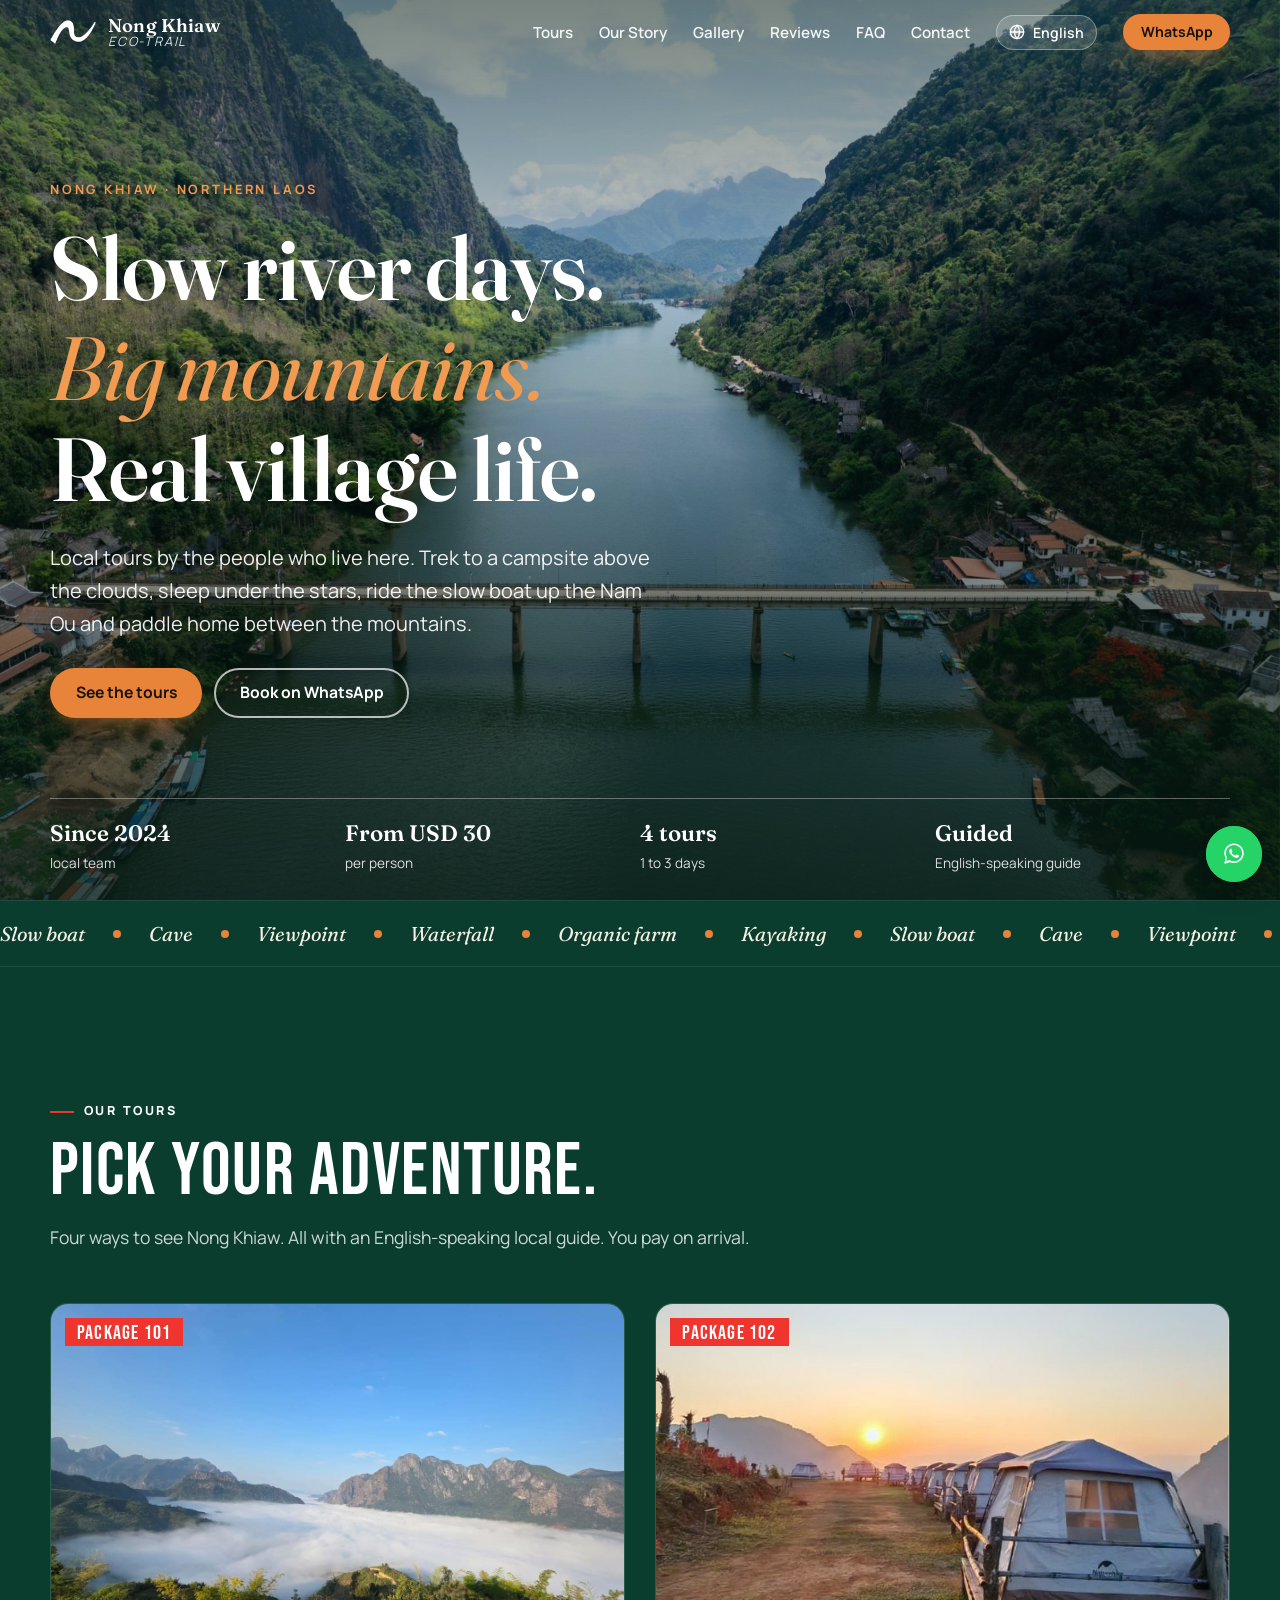
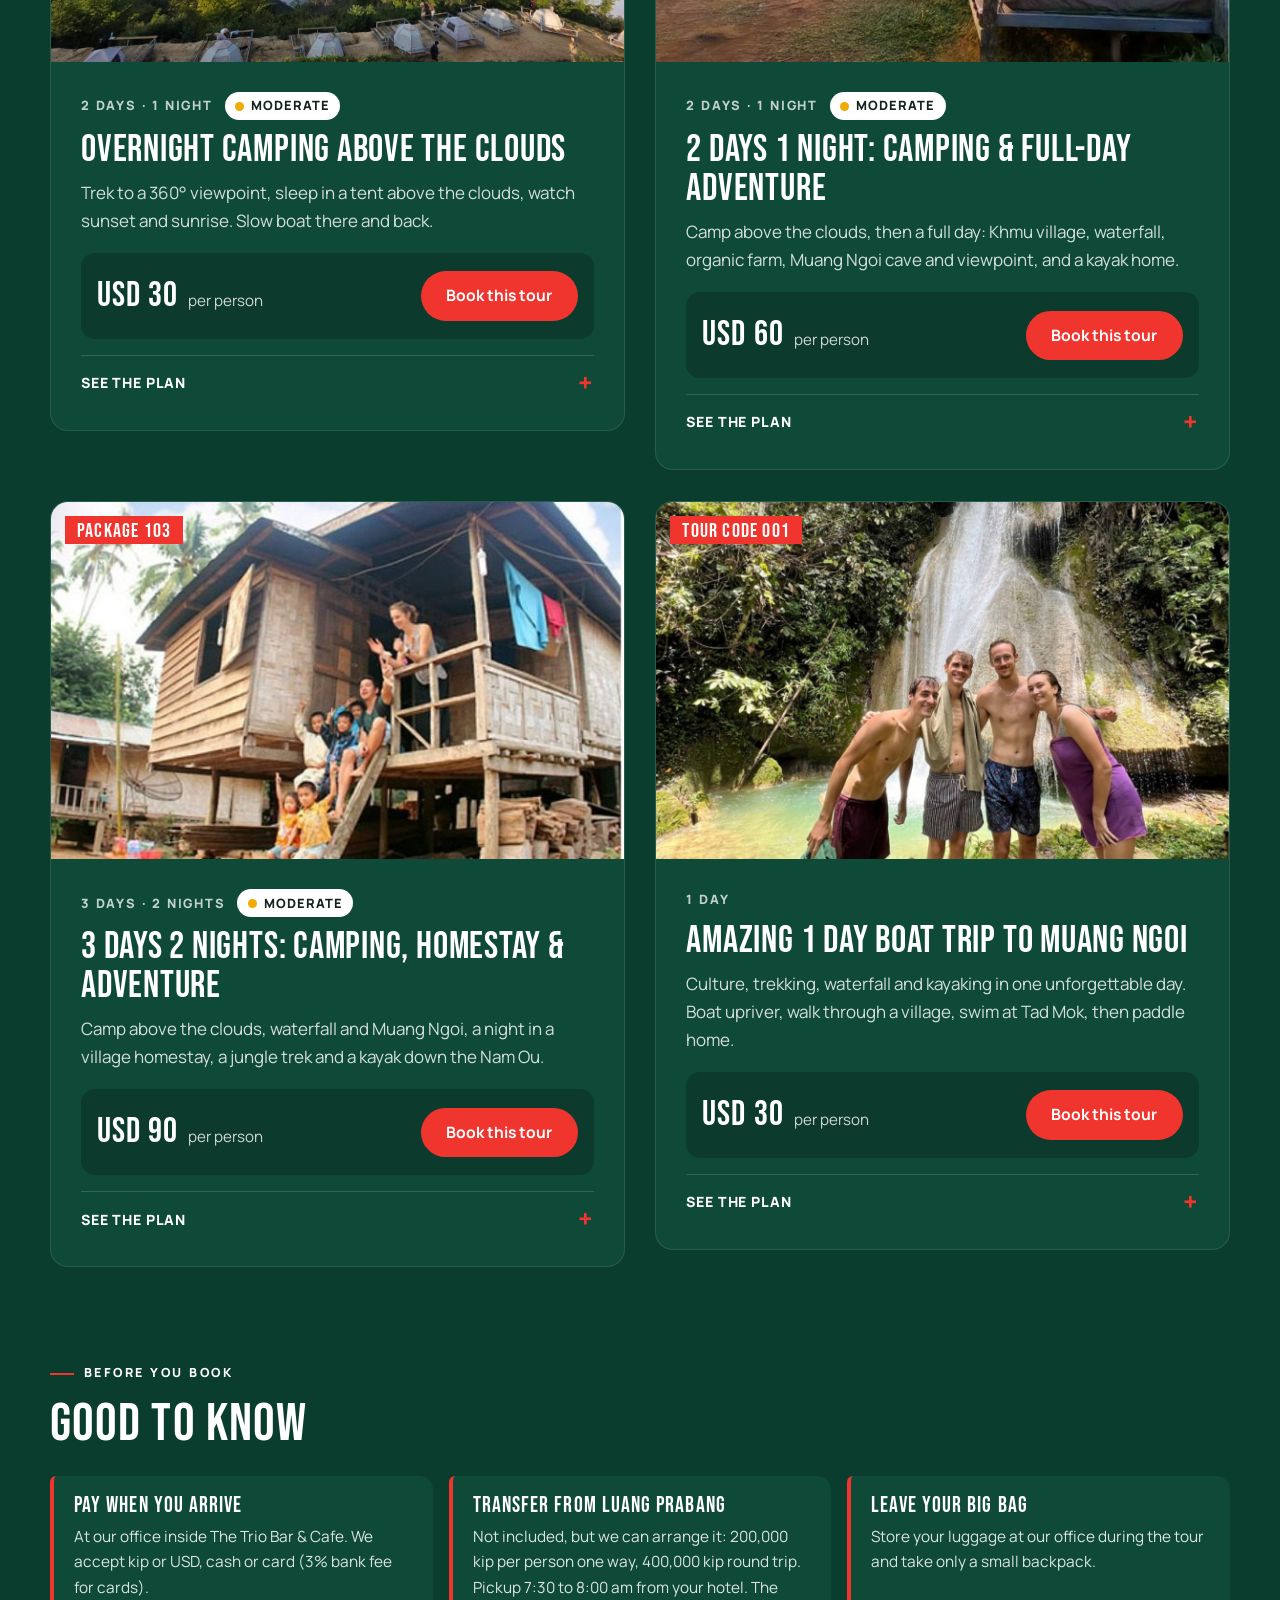
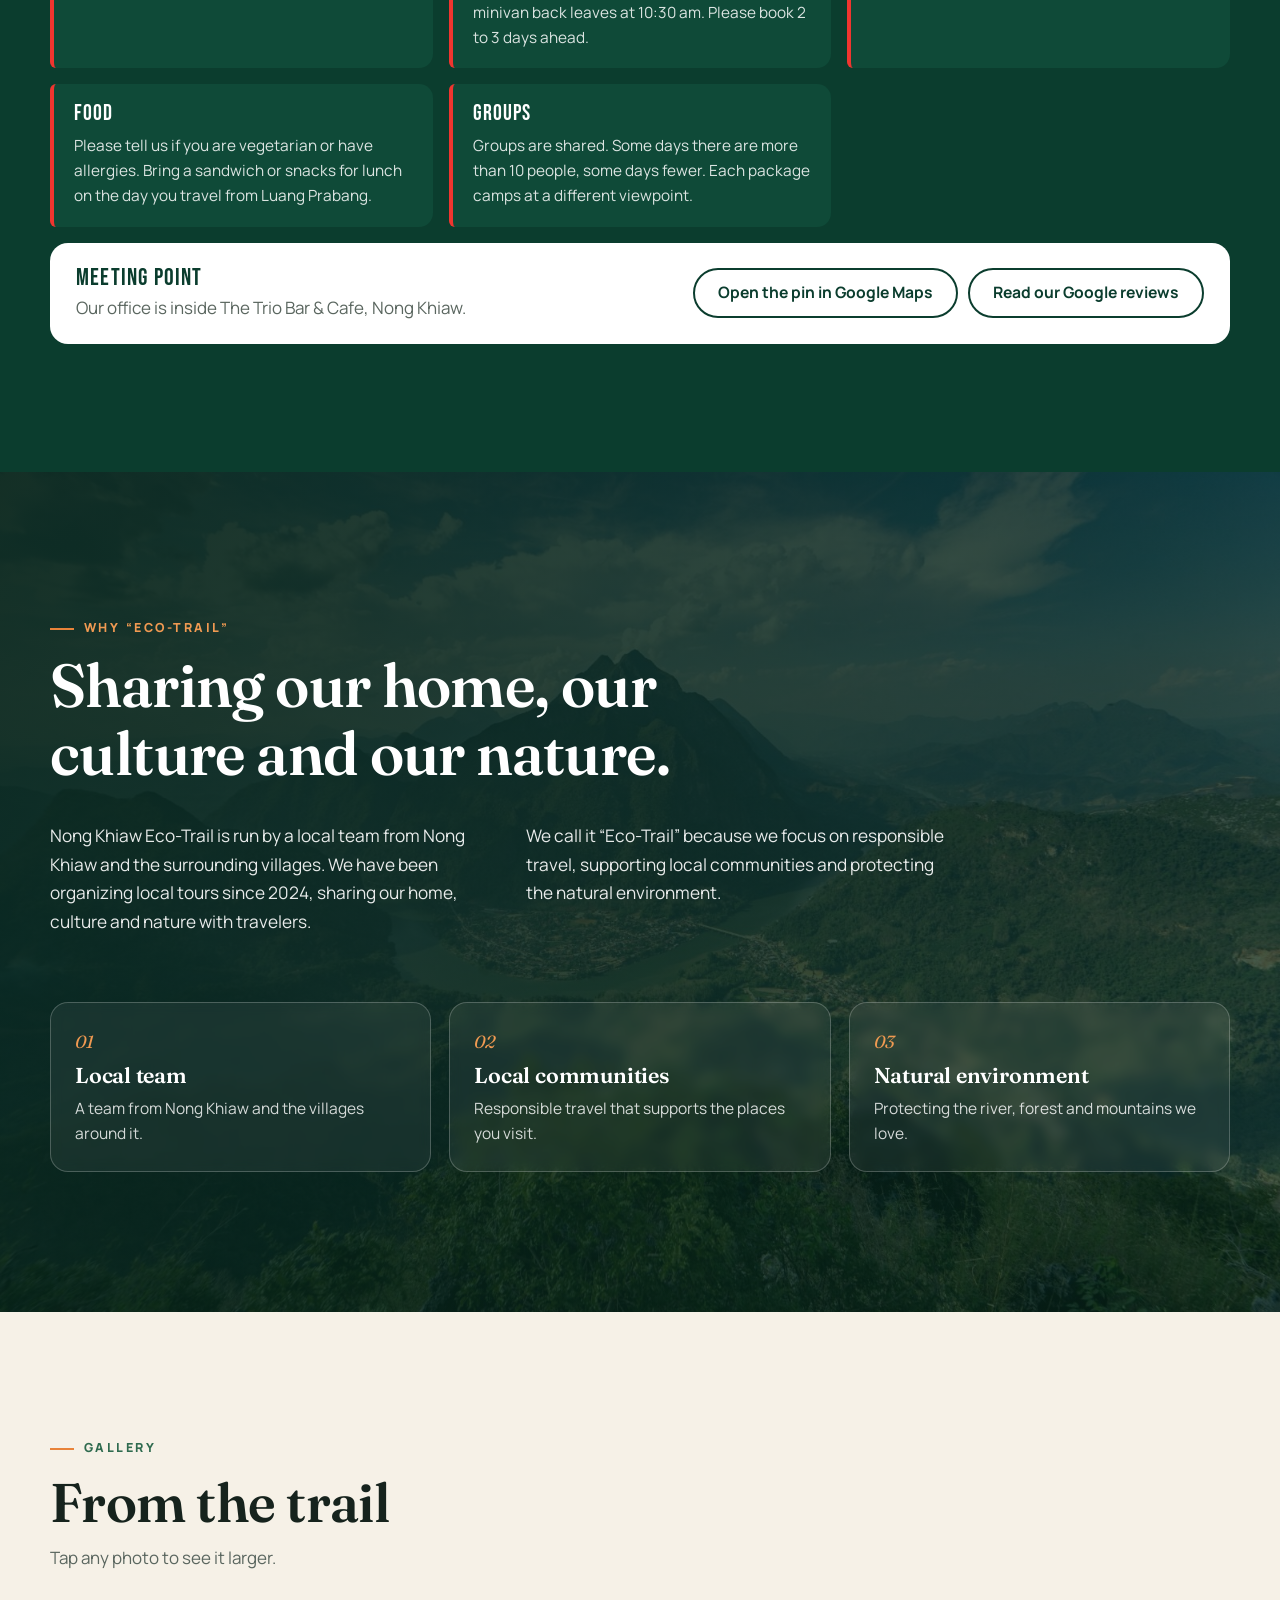
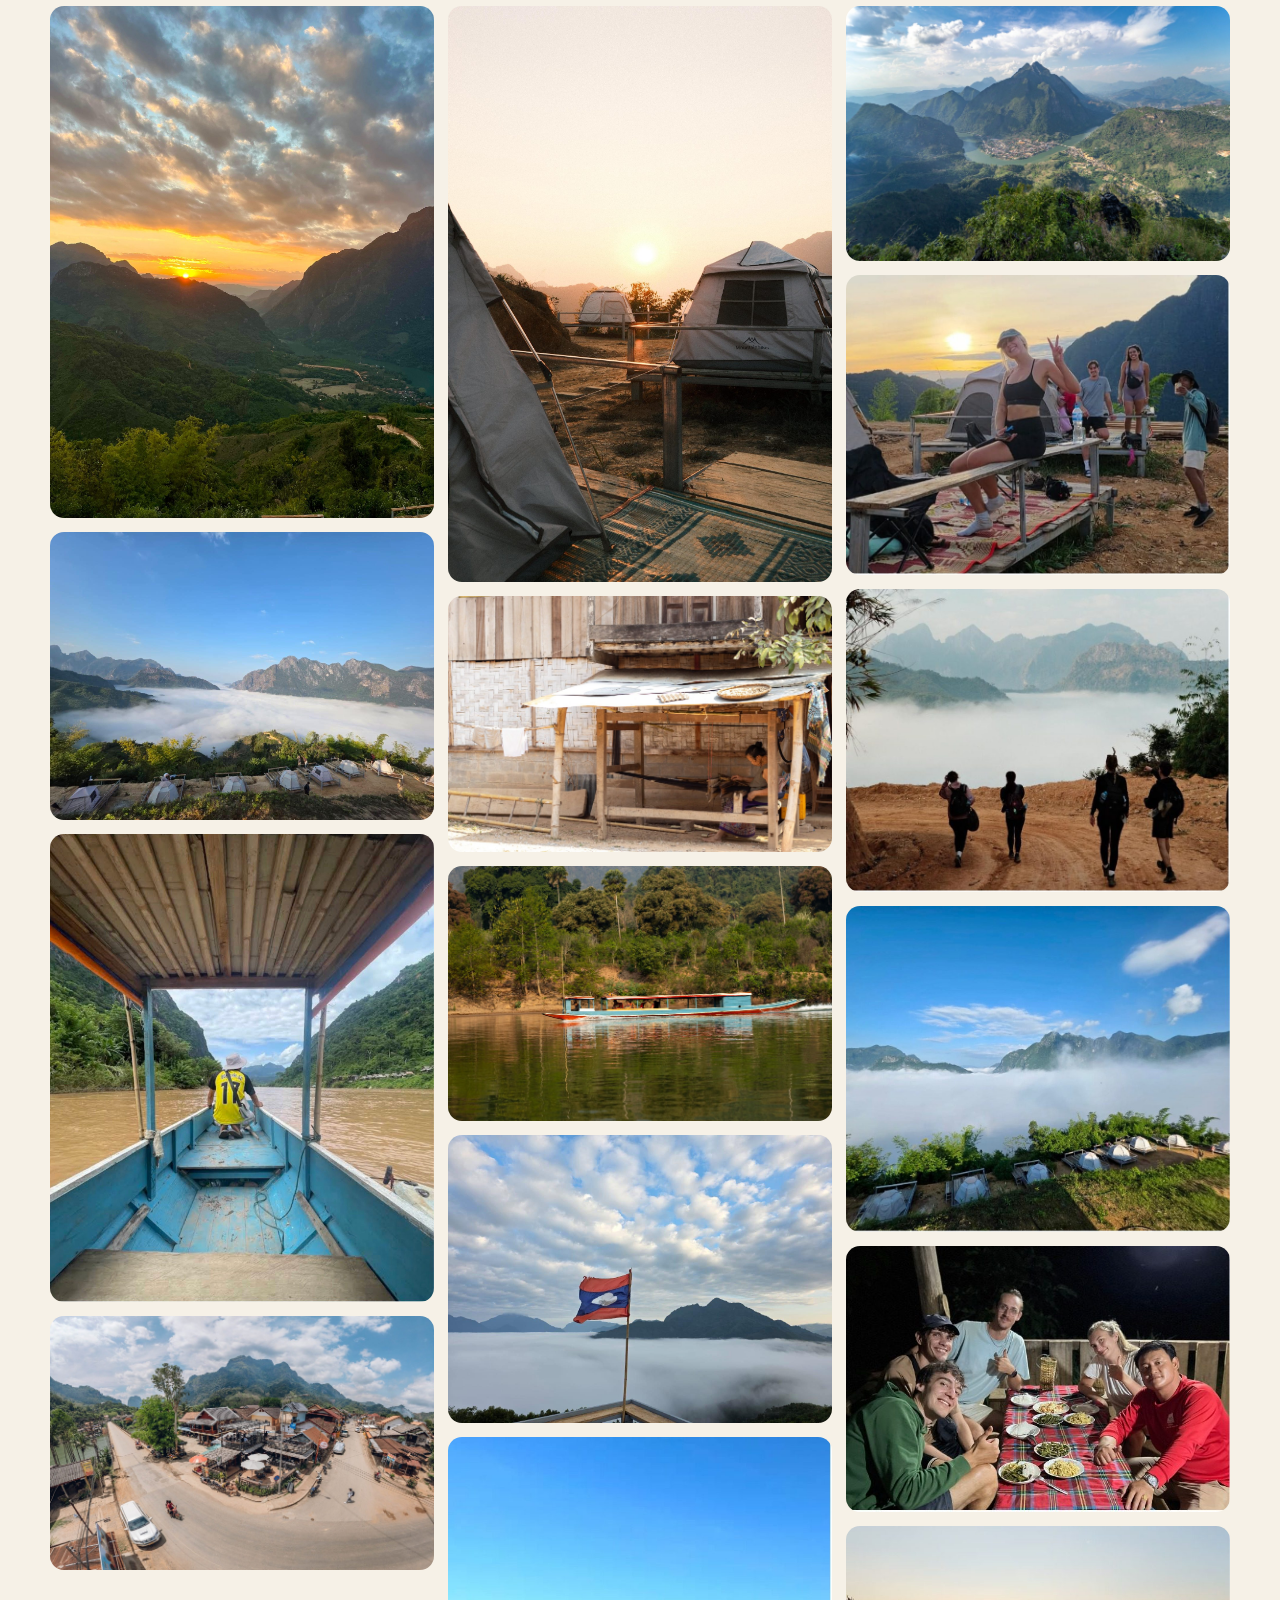
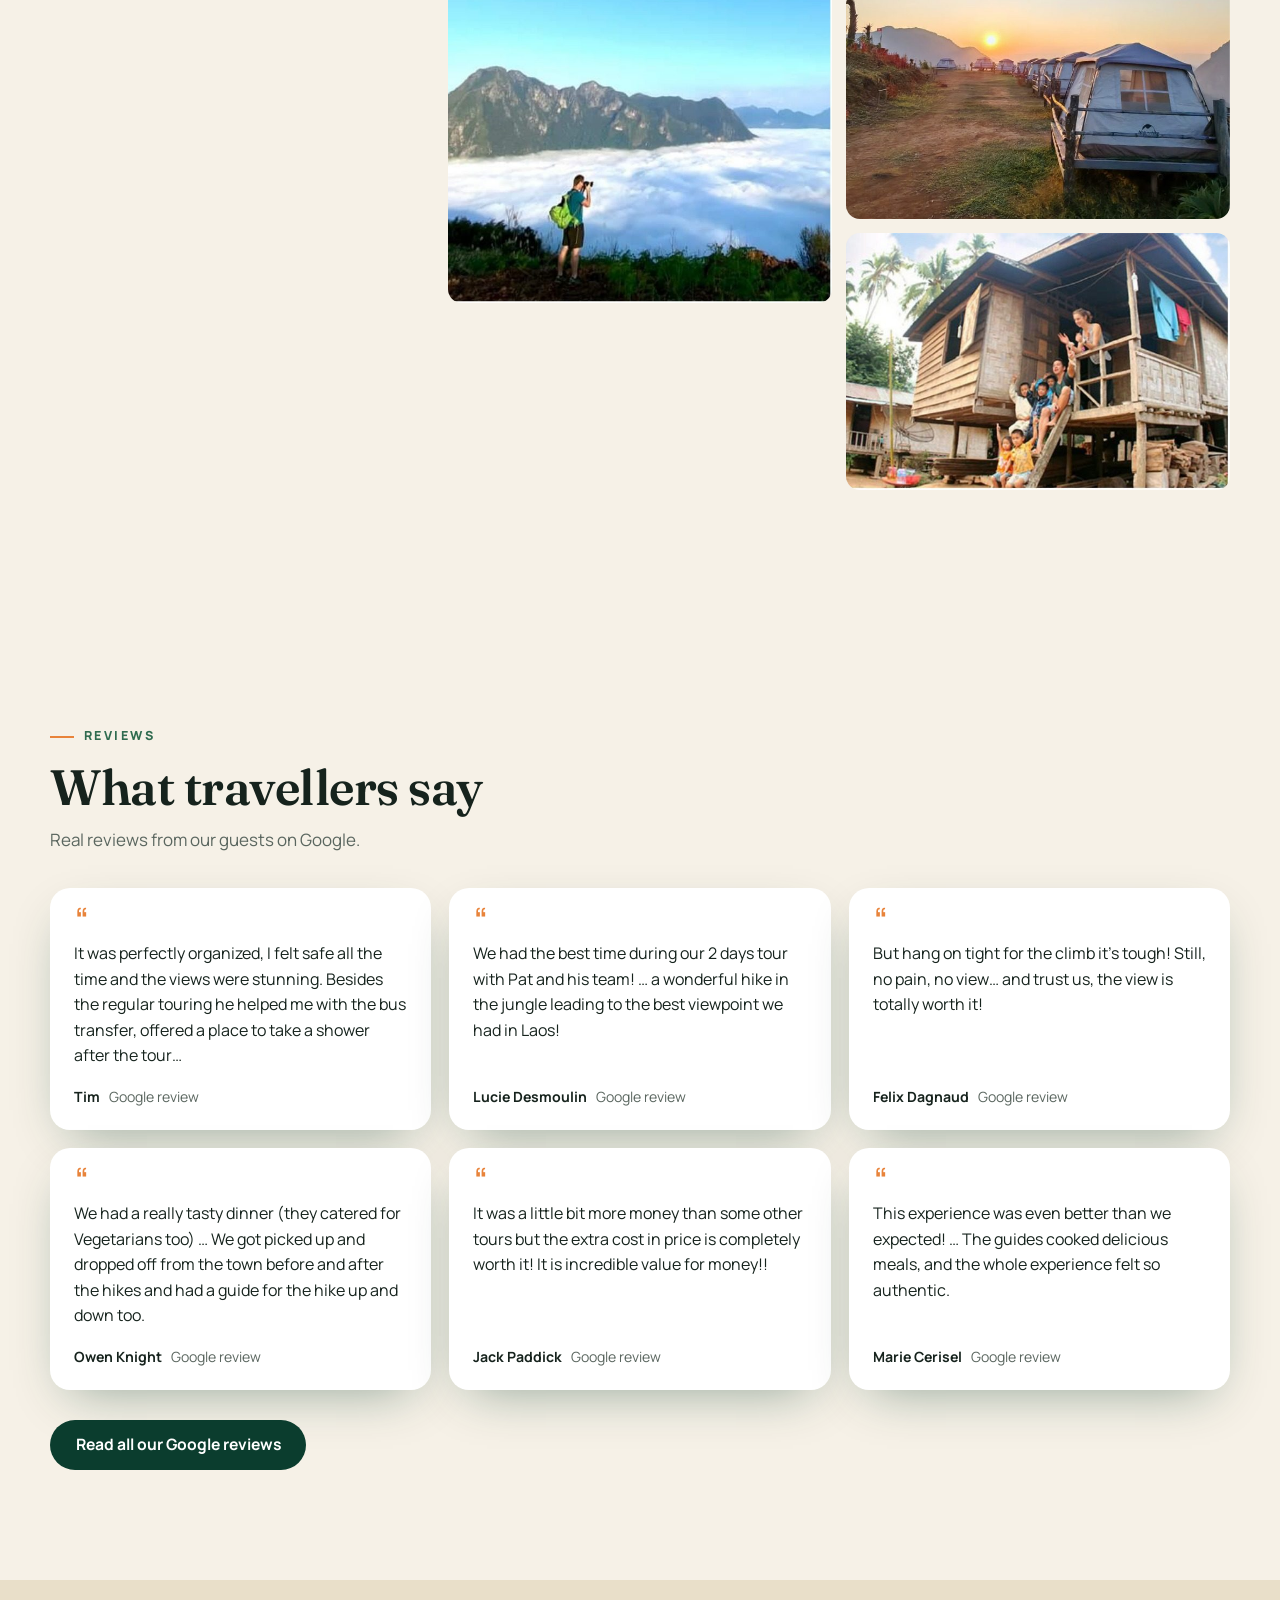
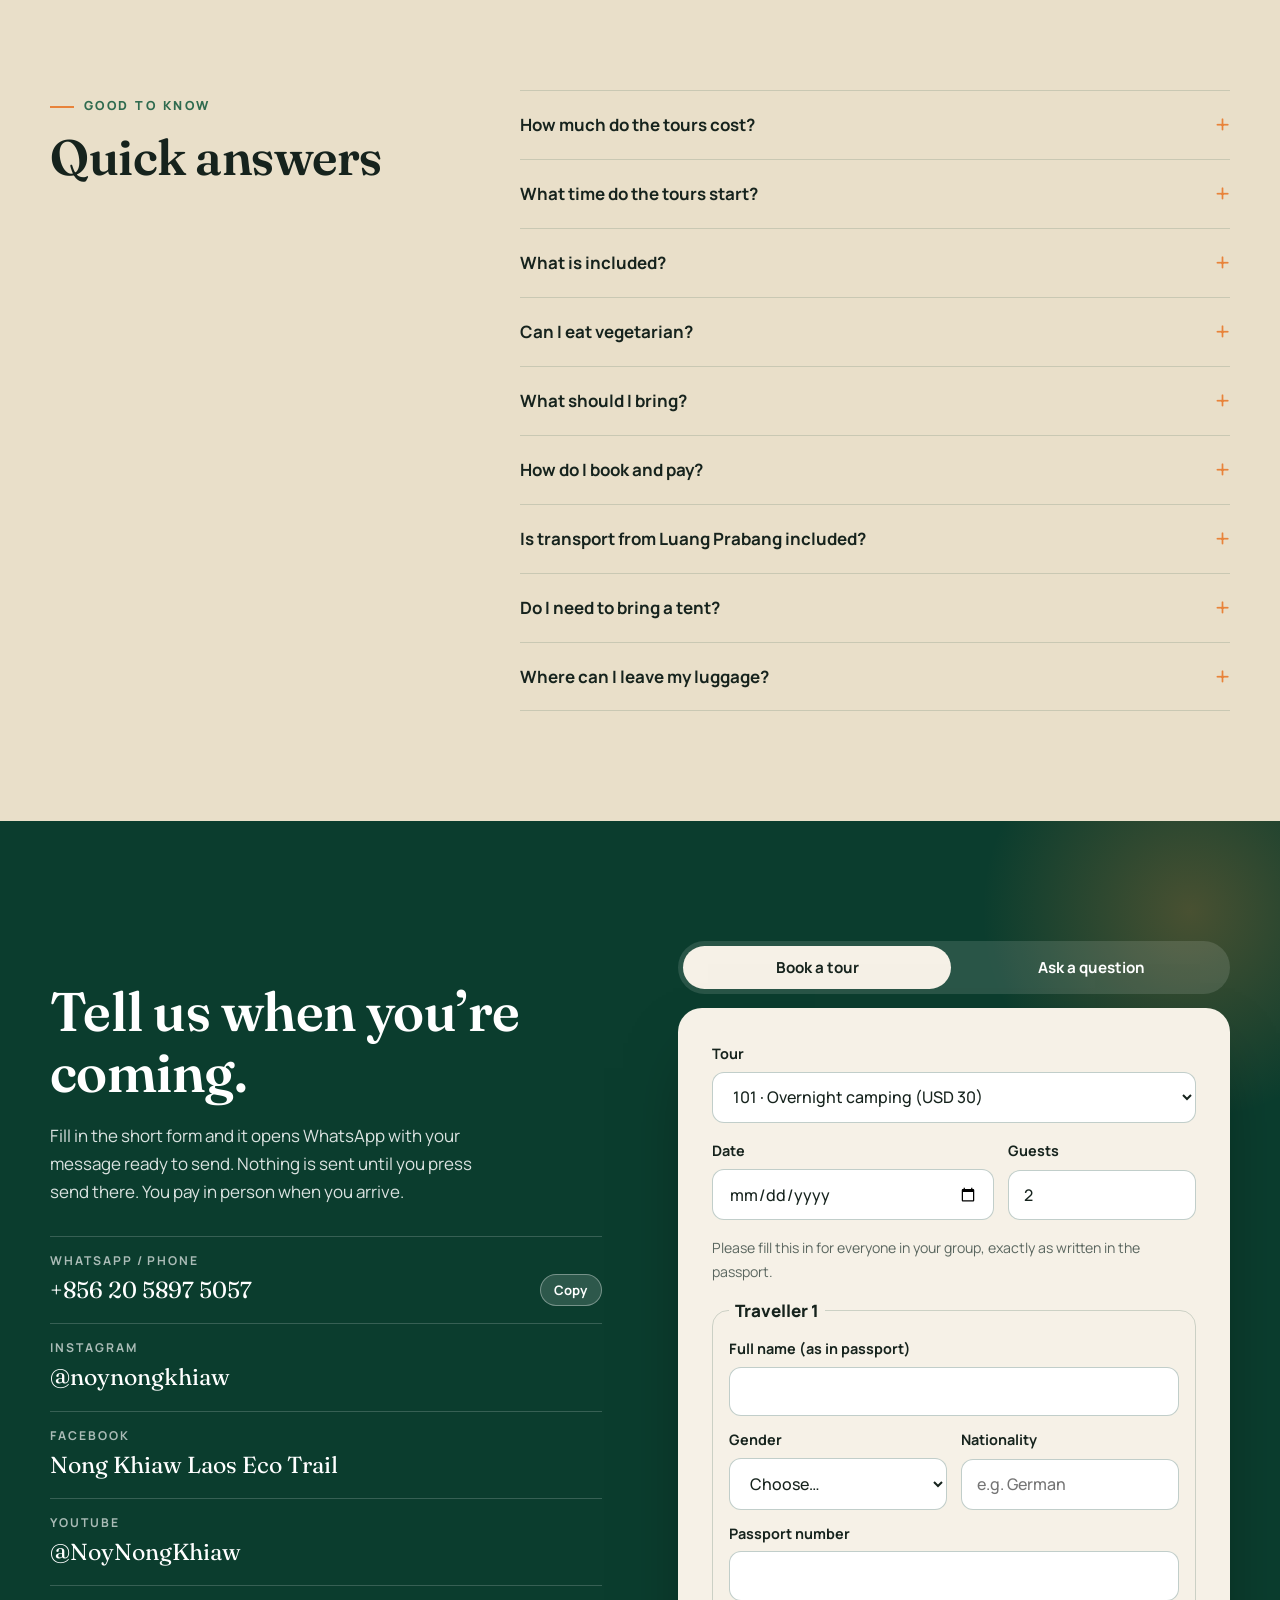
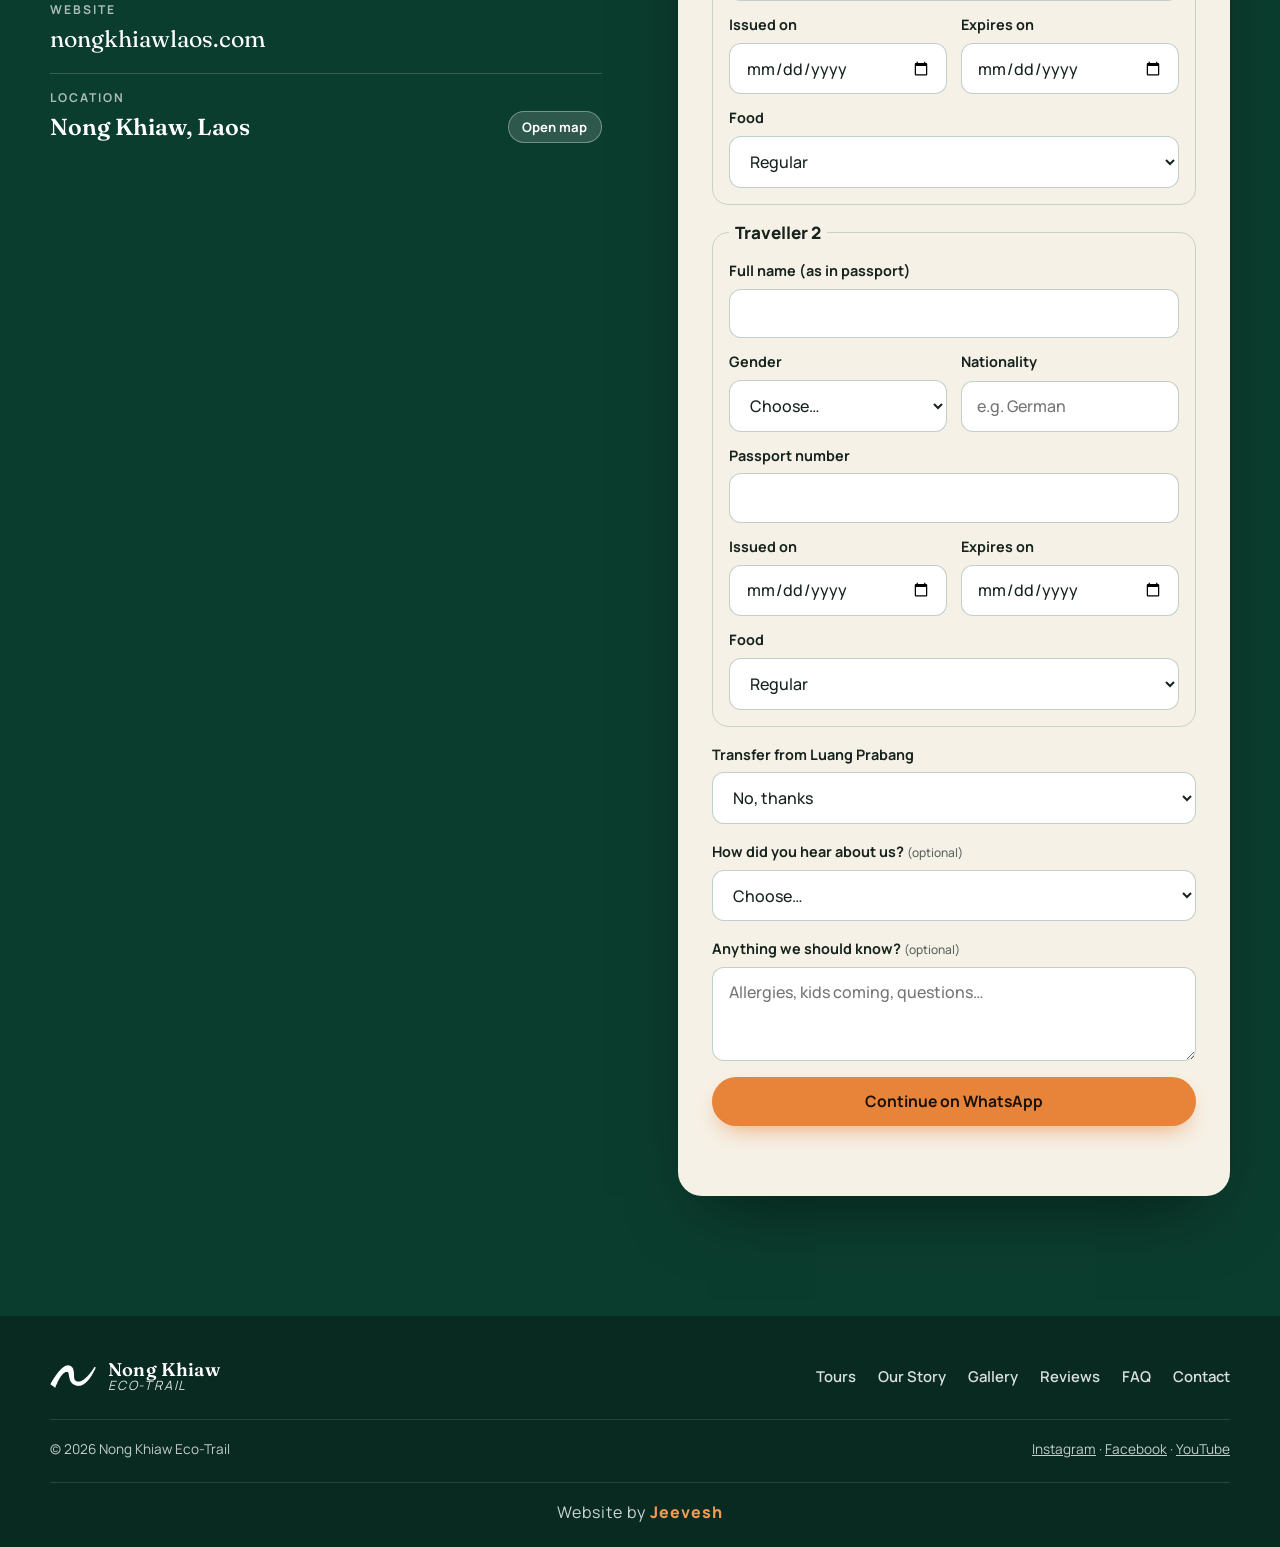
==== index.html @ 2d336e3b "Footer: 'Website by Jeevesh' centred on its own line, larger Co-Authored-By: Claude Opus 5.5 <norepl" ====
<!doctype html>
<html lang="en" class="no-js">
<head>
<meta charset="utf-8">
<meta name="viewport" content="width=device-width, initial-scale=1">
<title>Nong Khiaw Eco-Trail | Camping above the clouds &amp; tours, Nong Khiaw, Laos</title>
<meta name="description" content="Overnight camping above the clouds, 2-day and 3-day treks, homestay, kayaking and a 1-day boat trip from Nong Khiaw, Laos. Locally run since 2024. Pay on arrival. Book on WhatsApp.">
<meta name="theme-color" content="#0b3d2e">
<link rel="icon" href="favicon.png" type="image/png">
<link rel="apple-touch-icon" href="apple-touch-icon.png">
<meta property="og:type" content="website">
<meta property="og:title" content="Nong Khiaw Eco-Trail | Camping above the clouds &amp; tours, Nong Khiaw, Laos">
<meta property="og:description" content="Camp above the clouds, trek, slow boat and kayak. 1 to 3 day tours run by a local team since 2024.">
<link rel="canonical" href="https://nongkhiawlaos.com/">
<meta property="og:url" content="https://nongkhiawlaos.com/">
<meta property="og:image" content="https://nongkhiawlaos.com/images/og-cover.jpg">
<meta name="twitter:card" content="summary_large_image">
<script>document.documentElement.classList.remove('no-js');</script>
<link rel="preconnect" href="https://fonts.googleapis.com">
<link rel="preconnect" href="https://fonts.gstatic.com" crossorigin>
<link href="https://fonts.googleapis.com/css2?family=Fraunces:ital,opsz,wght@0,9..144,400;0,9..144,600;1,9..144,400&family=Bebas+Neue&family=Manrope:wght@400;500;600;700;800&family=Noto+Sans+Lao:wght@400;600;700&family=Noto+Sans+Thai:wght@400;600;700&display=swap" rel="stylesheet">
<link rel="stylesheet" href="css/style.css">
<script type="application/ld+json">
{
  "@context": "https://schema.org",
  "@type": "TouristAttraction",
  "name": "Nong Khiaw Eco-Trail",
  "url": "https://nongkhiawlaos.com/",
  "image": "https://nongkhiawlaos.com/images/og-cover.jpg",
  "description": "Locally run tours from Nong Khiaw, Laos: overnight camping above the clouds, 2 and 3 day treks with homestay, slow boat, waterfall and kayaking.",
  "telephone": "+856 20 5897 5057",
  "address": { "@type": "PostalAddress", "addressLocality": "Nong Khiaw", "addressCountry": "LA" },
  "sameAs": ["https://www.instagram.com/noynongkhiaw/", "https://www.facebook.com/profile.php?id=61571539602130", "https://www.youtube.com/@NoyNongKhiaw"]
}
</script>
</head>
<body>
<a class="skip" href="#main">Skip to content</a>

<header class="site-header" id="top">
  <div class="wrap bar">
    <a class="brand" href="#top" aria-label="Nong Khiaw Eco-Trail">
      <img class="brand-logo" src="images/logo-white.png" alt="" width="46" height="23">
      <span class="brand-text">Nong Khiaw <em>Eco-Trail</em></span>
    </a>
    <nav class="nav" id="nav" aria-label="Main">
      <a href="#tour" data-i18n="nav_tour">The Tour</a>
      <a href="#story" data-i18n="nav_story">Our Story</a>
      <a href="#gallery" data-i18n="nav_gallery">Gallery</a>
      <a href="#reviews" data-i18n="nav_reviews">Reviews</a>
      <a href="#faq" data-i18n="nav_faq">FAQ</a>
      <a href="#book" data-i18n="nav_contact">Contact</a>
      <div class="lang" id="lang">
        <button class="lang-btn" id="langBtn" type="button" aria-haspopup="listbox" aria-expanded="false" aria-label="Language">
          <svg viewBox="0 0 24 24" fill="none" stroke="currentColor" stroke-width="2" stroke-linecap="round" stroke-linejoin="round" aria-hidden="true"><circle cx="12" cy="12" r="10"/><path d="M2 12h20M12 2a15 15 0 0 1 0 20M12 2a15 15 0 0 0 0 20"/></svg>
          <span id="langLabel">English</span>
        </button>
        <ul class="lang-menu" id="langMenu" role="listbox" aria-label="Language"></ul>
      </div>
      <a class="btn btn-sun btn-sm" href="https://wa.me/8562058975057?text=Hi%21%20I%27d%20like%20to%20know%20more%20about%20your%20tours." target="_blank" rel="noopener">WhatsApp</a>
    </nav>
    <button class="burger" id="burger" type="button" aria-label="Menu" aria-expanded="false" aria-controls="nav"><span></span><span></span></button>
  </div>
</header>

<main id="main">

<!-- HERO -->
<section class="hero">
  <img class="hero-img" src="images/bridge-aerial.jpg" alt="The Nam Ou river and bridge at Nong Khiaw, seen from above, between steep green mountains" fetchpriority="high">
  <div class="hero-shade"></div>
  <div class="wrap hero-inner">
    <p class="kicker" data-i18n="kicker">Nong Khiaw &middot; Northern Laos</p>
    <h1 data-i18n-html="h1">Slow river days.<br><em>Big mountains.</em><br>Real village life.</h1>
    <p class="lead" data-i18n="lead">Local tours from the people who live here. Float up the Nam Ou, walk to a waterfall, paddle home through the mountains.</p>
    <div class="hero-cta">
      <a class="btn btn-sun" href="#tour" data-i18n="cta_see">See the tours</a>
      <a class="btn btn-ghost" href="https://wa.me/8562058975057?text=Hi%21%20I%27d%20like%20to%20book%20a%20tour%20with%20you." target="_blank" rel="noopener" data-i18n="cta_book">Book on WhatsApp</a>
    </div>
  </div>
  <ul class="hero-facts wrap" aria-label="Quick facts">
    <li><strong data-i18n="f1s">Since 2024</strong><span data-i18n="f1l">local team</span></li>
    <li><strong data-i18n="f2s">From USD 30</strong><span data-i18n="f2l">per person</span></li>
    <li><strong data-i18n="f3s">4 tours</strong><span data-i18n="f3l">1 to 3 days</span></li>
    <li><strong data-i18n="f4s">Guided</strong><span data-i18n="f4l">English-speaking guide</span></li>
  </ul>
</section>

<!-- TICKER -->
<div class="ticker" aria-hidden="true">
  <div class="ticker-track">
    <span data-i18n="w_boat">Slow boat</span><i></i><span data-i18n="w_cave">Cave</span><i></i><span data-i18n="w_view">Viewpoint</span><i></i><span data-i18n="w_fall">Waterfall</span><i></i><span data-i18n="w_farm">Organic farm</span><i></i><span data-i18n="w_kayak">Kayaking</span><i></i>
    <span data-i18n="w_boat">Slow boat</span><i></i><span data-i18n="w_cave">Cave</span><i></i><span data-i18n="w_view">Viewpoint</span><i></i><span data-i18n="w_fall">Waterfall</span><i></i><span data-i18n="w_farm">Organic farm</span><i></i><span data-i18n="w_kayak">Kayaking</span><i></i>
  </div>
</div>

<!-- TOUR -->
<section class="tour" id="tour">
  <div class="wrap">
    <header class="tours-head">
      <p class="tag reveal" data-i18n="tours_tag">Our tours</p>
      <h2 class="reveal" data-i18n="tours_h">Pick your adventure.</h2>
      <p class="tours-sub reveal" data-i18n="tours_sub">Four ways to see Nong Khiaw.</p>
    </header>
    <div class="tgrid">
    <article class="tcard reveal" id="t101">
      <div class="tcard-img"><img src="images/camp-sea-of-clouds.jpg" alt="Tents above a sea of clouds at sunrise" loading="lazy"><span class="chip"><span data-i18n="pkg">Package</span> 101</span></div>
      <div class="tcard-body">
        <p class="tmeta"><span data-i18n="dur_1n">1n</span><span class="lvl lvl-mod" data-i18n="lvl_mod">Moderate</span></p>
        <h3 data-i18n="p101_t">title</h3>
        <p class="tsum" data-i18n="p101_s">sum</p>
        <div class="price">
          <div><span class="price-num">USD 30</span><span class="price-per" data-i18n="per_person">per person</span></div>
          <a class="btn btn-sun" href="#book" data-tour="101" data-i18n="book_this">Book this tour</a>
        </div>
        <details class="plan">
          <summary data-i18n="see_plan">See the plan</summary>
<div class="day"><span class="daychip" data-i18n="d1l">Day</span><p data-i18n="camp_d1">text</p></div><div class="day"><span class="daychip" data-i18n="d2l">Day</span><p data-i18n="p101_d2">text</p></div>          <div class="lists">
            <div class="list"><h4 data-i18n="inc_h">Included</h4><p data-i18n="inc_camp">x</p><p data-i18n="inc_101">x</p></div>
            <div class="list"><h4 data-i18n="bring_h">What to bring</h4><p data-i18n="br_camp">x</p></div>
          </div><p class="pnote" data-i18n="inf3p">Store your luggage at our office during the tour.</p>
        </details>
      </div>
    </article>
    <article class="tcard reveal" id="t102">
      <div class="tcard-img"><img src="images/sunset-tents.jpg" alt="Tents on the ridge at sunset" loading="lazy"><span class="chip"><span data-i18n="pkg">Package</span> 102</span></div>
      <div class="tcard-body">
        <p class="tmeta"><span data-i18n="dur_1n">1n</span><span class="lvl lvl-mod" data-i18n="lvl_mod">Moderate</span></p>
        <h3 data-i18n="p102_t">title</h3>
        <p class="tsum" data-i18n="p102_s">sum</p>
        <div class="price">
          <div><span class="price-num">USD 60</span><span class="price-per" data-i18n="per_person">per person</span></div>
          <a class="btn btn-sun" href="#book" data-tour="102" data-i18n="book_this">Book this tour</a>
        </div>
        <details class="plan">
          <summary data-i18n="see_plan">See the plan</summary>
<div class="day"><span class="daychip" data-i18n="d1l">Day</span><p data-i18n="camp_d1">text</p></div><div class="day"><span class="daychip" data-i18n="d2l">Day</span><p data-i18n="p102_d2">text</p></div><p class="pnote" data-i18n="p102_note">x</p>          <div class="lists">
            <div class="list"><h4 data-i18n="inc_h">Included</h4><p data-i18n="inc_camp">x</p><p data-i18n="inc_102">x</p></div>
            <div class="list"><h4 data-i18n="bring_h">What to bring</h4><p data-i18n="br_camp">x</p></div>
          </div><p class="pnote" data-i18n="opt_massage">Optional massage.</p><p class="pnote" data-i18n="inf3p">Store your luggage at our office during the tour.</p>
        </details>
      </div>
    </article>
    <article class="tcard reveal" id="t103">
      <div class="tcard-img"><img src="images/village-house.jpg" alt="A village house near Nong Khiaw" loading="lazy"><span class="chip"><span data-i18n="pkg">Package</span> 103</span></div>
      <div class="tcard-body">
        <p class="tmeta"><span data-i18n="dur_2n">2n</span><span class="lvl lvl-mod" data-i18n="lvl_mod">Moderate</span></p>
        <h3 data-i18n="p103_t">title</h3>
        <p class="tsum" data-i18n="p103_s">sum</p>
        <div class="price">
          <div><span class="price-num">USD 90</span><span class="price-per" data-i18n="per_person">per person</span></div>
          <a class="btn btn-sun" href="#book" data-tour="103" data-i18n="book_this">Book this tour</a>
        </div>
        <details class="plan">
          <summary data-i18n="see_plan">See the plan</summary>
<div class="day"><span class="daychip" data-i18n="d1l">Day</span><p data-i18n="camp_d1">text</p></div><div class="day"><span class="daychip" data-i18n="d2l">Day</span><p data-i18n="p103_d2">text</p></div><div class="day"><span class="daychip" data-i18n="d3l">Day</span><p data-i18n="p103_d3">text</p></div>          <div class="lists">
            <div class="list"><h4 data-i18n="inc_h">Included</h4><p data-i18n="inc_103">x</p></div>
            <div class="list"><h4 data-i18n="bring_h">What to bring</h4><p data-i18n="br_103">x</p></div>
          </div><p class="pnote" data-i18n="opt_massage">Optional massage.</p><p class="pnote" data-i18n="inf3p">Store your luggage at our office during the tour.</p>
        </details>
      </div>
    </article>
    <article class="tcard reveal" id="t001">
      <div class="tcard-img"><img src="images/tad-mok-waterfall.jpg" alt="Travellers at Tad Mok waterfall" loading="lazy"><span class="chip" data-i18n="code_day">Tour code 001</span></div>
      <div class="tcard-body">
        <p class="tmeta"><span data-i18n="dur_1d">1d</span></p>
        <h3 data-i18n-html="t_title">title</h3>
        <p class="tsum" data-i18n="t_sum">sum</p>
        <div class="price">
          <div><span class="price-num">USD 30</span><span class="price-per" data-i18n="per_person">per person</span></div>
          <a class="btn btn-sun" href="#book" data-tour="001" data-i18n="book_this">Book this tour</a>
        </div>
        <details class="plan">
          <summary data-i18n="see_plan">See the plan</summary>
<ol class="trail"><li><time data-i18n="time1">t</time><h5 data-i18n="s1t">t</h5><p data-i18n="s1p">p</p></li><li><time data-i18n="time2">t</time><h5 data-i18n="s2t">t</h5><p data-i18n="s2p">p</p></li><li><time data-i18n="time3">t</time><h5 data-i18n="s3t">t</h5><p data-i18n="s3p">p</p></li><li><time data-i18n="time4">t</time><h5 data-i18n="s4t">t</h5><p data-i18n="s4p">p</p></li><li><time data-i18n="time5">t</time><h5 data-i18n="s5t">t</h5><p data-i18n="s5p">p</p></li><li><time data-i18n="time6">t</time><h5 data-i18n="s6t">t</h5><p data-i18n="s6p">p</p></li><li><time data-i18n="time7">t</time><h5 data-i18n="s7t">t</h5><p data-i18n="s7p">p</p></li></ol>          <div class="lists">
            <div class="list"><h4 data-i18n="inc_h">Included</h4><ul><li data-i18n="inc1">a</li><li data-i18n="inc2">b</li><li data-i18n="inc3">c</li><li data-i18n="inc4">d</li></ul></div>
            <div class="list"><h4 data-i18n="bring_h">What to bring</h4><ul><li data-i18n="br1">a</li><li data-i18n="br2">b</li><li data-i18n="br3">c</li><li data-i18n="br4">d</li><li data-i18n="br5">e</li></ul></div>
          </div>
        </details>
      </div>
    </article>
    </div>

    <div class="info" id="info">
      <div class="info-head">
        <p class="tag reveal" data-i18n="info_tag">Before you book</p>
        <h2 class="reveal" data-i18n="info_h">Good to know</h2>
      </div>
      <ul class="info-list"><li class="reveal"><h4 data-i18n="inf1h">h</h4><p data-i18n="inf1p">p</p></li><li class="reveal"><h4 data-i18n="inf2h">h</h4><p data-i18n="inf2p">p</p></li><li class="reveal"><h4 data-i18n="inf3h">h</h4><p data-i18n="inf3p">p</p></li><li class="reveal"><h4 data-i18n="inf4h">h</h4><p data-i18n="inf4p">p</p></li><li class="reveal"><h4 data-i18n="inf5h">h</h4><p data-i18n="inf5p">p</p></li></ul>
      <div class="office reveal">
        <div>
          <h4 data-i18n="office_h">Meeting point</h4>
          <p data-i18n="office_p">Our office is inside The Trio Bar &amp; Cafe, Nong Khiaw.</p>
        </div>
        <div class="office-links">
          <a class="btn btn-ghost" href="https://maps.app.goo.gl/4onhcHpjxjDnTqvj6" target="_blank" rel="noopener" data-i18n="office_map">Open the pin in Google Maps</a>
          <a class="btn btn-ghost" href="https://maps.app.goo.gl/GKx2G52TMqxoz4YeA" target="_blank" rel="noopener" data-i18n="review_link">Read our Google reviews</a>
        </div>
      </div>
    </div>
  </div>
</section>

<!-- STORY -->
<section class="story" id="story">
  <img class="story-bg" src="images/mountain-panorama.jpg" alt="" loading="lazy">
  <div class="story-shade"></div>
  <div class="wrap story-inner">
    <p class="tag tag-light reveal" data-i18n="story_tag">Why &ldquo;Eco-Trail&rdquo;</p>
    <h2 class="reveal" data-i18n="story_h">Sharing our home, our culture and our nature.</h2>
    <div class="story-cols">
      <p class="reveal" data-i18n="story_p1">Nong Khiaw Eco-Trail is run by a local team from Nong Khiaw and the surrounding villages. We have been organizing local tours since 2024, sharing our home, culture and nature with travelers.</p>
      <p class="reveal" data-i18n="story_p2">We call it &ldquo;Eco-Trail&rdquo; because we focus on responsible travel, supporting local communities and protecting the natural environment.</p>
    </div>
    <ul class="pillars">
      <li class="reveal"><span class="pillar-n">01</span><h3 data-i18n="pil1h">Local team</h3><p data-i18n="pil1p">A team from Nong Khiaw and the villages around it.</p></li>
      <li class="reveal"><span class="pillar-n">02</span><h3 data-i18n="pil2h">Local communities</h3><p data-i18n="pil2p">Responsible travel that supports the places you visit.</p></li>
      <li class="reveal"><span class="pillar-n">03</span><h3 data-i18n="pil3h">Natural environment</h3><p data-i18n="pil3p">Protecting the river, forest and mountains we love.</p></li>
    </ul>
  </div>
</section>

<!-- GALLERY -->
<section class="gallery" id="gallery">
  <div class="wrap">
    <p class="tag reveal" data-i18n="gal_tag">Gallery</p>
    <h2 class="reveal" data-i18n="gal_h">From the trail</h2>
    <p class="gal-sub reveal" data-i18n="gal_sub">Tap any photo to see it larger.</p>
    <div class="masonry" id="masonry">
      <button type="button" class="g" data-full="images/sunset-valley.jpg"><img src="images/sunset-valley.jpg" alt="Sunset glowing over a green valley near Nong Khiaw" loading="lazy"></button>
      <button type="button" class="g" data-full="images/camp-sea-of-clouds.jpg"><img src="images/camp-sea-of-clouds.jpg" alt="Tents above a sea of clouds at sunrise" loading="lazy"></button>
      <button type="button" class="g" data-full="images/boat-view.jpg"><img src="images/boat-view.jpg" alt="View from inside a wooden boat on the brown Nam Ou river" loading="lazy"></button>
      <button type="button" class="g" data-full="images/nong-khiaw-aerial.jpg"><img src="images/nong-khiaw-aerial.jpg" alt="Aerial view of Nong Khiaw town and its main road" loading="lazy"></button>
      <button type="button" class="g" data-full="images/sunset-tent.jpg"><img src="images/sunset-tent.jpg" alt="Sun setting behind a camping tent" loading="lazy"></button>
      <button type="button" class="g" data-full="images/weaving.jpg"><img src="images/weaving.jpg" alt="A villager weaving under a wooden house" loading="lazy"></button>
      <button type="button" class="g" data-full="images/river-boat.jpg"><img src="images/river-boat.jpg" alt="A blue long-tail boat on calm green water" loading="lazy"></button>
      <button type="button" class="g" data-full="images/lao-flag-clouds.jpg"><img src="images/lao-flag-clouds.jpg" alt="The Lao flag flying above the clouds" loading="lazy"></button>
      <button type="button" class="g" data-full="images/photographer-clouds.jpg"><img src="images/photographer-clouds.jpg" alt="A traveller photographing a sea of clouds" loading="lazy"></button>
      <button type="button" class="g" data-full="images/mountain-panorama.jpg"><img src="images/mountain-panorama.jpg" alt="Panorama of the mountains and the Nam Ou valley" loading="lazy"></button>
      <button type="button" class="g" data-full="images/sunset-camp-friends.jpg"><img src="images/sunset-camp-friends.jpg" alt="Friends relaxing at camp at golden hour" loading="lazy"></button>
      <button type="button" class="g" data-full="images/trail-walkers.jpg"><img src="images/trail-walkers.jpg" alt="Hikers walking a dirt trail toward misty mountains" loading="lazy"></button>
      <button type="button" class="g" data-full="images/camp-clouds-wide.jpg"><img src="images/camp-clouds-wide.jpg" alt="Wide view of camp tents above the clouds" loading="lazy"></button>
      <button type="button" class="g" data-full="images/night-dinner.jpg"><img src="images/night-dinner.jpg" alt="Guests and a guide sharing a Lao dinner at night" loading="lazy"></button>
      <button type="button" class="g" data-full="images/sunset-tents.jpg"><img src="images/sunset-tents.jpg" alt="A row of tents at sunset" loading="lazy"></button>
      <button type="button" class="g" data-full="images/village-house.jpg"><img src="images/village-house.jpg" alt="Smiling children and travellers on the steps of a village house" loading="lazy"></button>
    </div>
  </div>
</section>

<!-- FAQ -->
<!-- REVIEWS -->
<section class="reviews" id="reviews">
  <div class="wrap">
    <div class="rev-head">
      <p class="tag reveal" data-i18n="rev_tag">Reviews</p>
      <h2 class="reveal" data-i18n="rev_h">What travellers say</h2>
      <p class="reveal" data-i18n="rev_sub">Real reviews from our guests on Google.</p>
    </div>
    <div class="rev-grid">
      <figure class="rev reveal"><blockquote lang="en">It was perfectly organized, I felt safe all the time and the views were stunning. Besides the regular touring he helped me with the bus transfer, offered a place to take a shower after the tour…</blockquote><figcaption><strong>Tim</strong> <span data-i18n="rev_src">Google review</span></figcaption></figure>
      <figure class="rev reveal"><blockquote lang="en">We had the best time during our 2 days tour with Pat and his team! … a wonderful hike in the jungle leading to the best viewpoint we had in Laos!</blockquote><figcaption><strong>Lucie Desmoulin</strong> <span data-i18n="rev_src">Google review</span></figcaption></figure>
      <figure class="rev reveal"><blockquote lang="en">But hang on tight for the climb it’s tough! Still, no pain, no view… and trust us, the view is totally worth it!</blockquote><figcaption><strong>Felix Dagnaud</strong> <span data-i18n="rev_src">Google review</span></figcaption></figure>
      <figure class="rev reveal"><blockquote lang="en">We had a really tasty dinner (they catered for Vegetarians too) … We got picked up and dropped off from the town before and after the hikes and had a guide for the hike up and down too.</blockquote><figcaption><strong>Owen Knight</strong> <span data-i18n="rev_src">Google review</span></figcaption></figure>
      <figure class="rev reveal"><blockquote lang="en">It was a little bit more money than some other tours but the extra cost in price is completely worth it! It is incredible value for money!!</blockquote><figcaption><strong>Jack Paddick</strong> <span data-i18n="rev_src">Google review</span></figcaption></figure>
      <figure class="rev reveal"><blockquote lang="en">This experience was even better than we expected! … The guides cooked delicious meals, and the whole experience felt so authentic.</blockquote><figcaption><strong>Marie Cerisel</strong> <span data-i18n="rev_src">Google review</span></figcaption></figure>
    </div>
    <a class="btn btn-forest reveal" href="https://maps.app.goo.gl/GKx2G52TMqxoz4YeA" target="_blank" rel="noopener" data-i18n="rev_more">Read all our Google reviews</a>
  </div>
</section>

<section class="faq" id="faq">
  <div class="wrap faq-grid">
    <div>
      <p class="tag reveal" data-i18n="faq_tag">Good to know</p>
      <h2 class="reveal" data-i18n="faq_h">Quick answers</h2>
    </div>
    <div class="faq-list reveal">
      <details><summary data-i18n="q1">How much do the tours cost?</summary><p data-i18n="a1">USD 30 per person.</p></details>
      <details><summary data-i18n="q2">What time does it start?</summary><p data-i18n="a2">The day starts at 8:30 am with a scenic boat ride upstream on the Nam Ou.</p></details>
      <details><summary data-i18n="q3">What is included?</summary><p data-i18n="a3">An English-speaking guide, entrance fee tickets to sightseeing, 2 bottles of drinking water and lunch.</p></details>
      <details><summary data-i18n="q4">Can I eat vegetarian?</summary><p data-i18n="a4">Yes, vegetarian options are available for the picnic lunch.</p></details>
      <details><summary data-i18n="q5">What should I bring?</summary><p data-i18n="a5">Mosquito repellent, comfortable shoes, sunscreen, sunglasses, a hat, toiletries, a swimming suit and a change of clothes.</p></details>
      <details><summary data-i18n="q6">How do I book?</summary><p data-i18n="a6">Message us on WhatsApp at +856 20 5897 5057, or use the form below and it will open WhatsApp for you.</p></details>
      <details><summary data-i18n="q7">Is transport from Luang Prabang included?</summary><p data-i18n="a7">No, but we can arrange it.</p></details>
      <details><summary data-i18n="q8">Do I need to bring a tent?</summary><p data-i18n="a8">No.</p></details>
      <details><summary data-i18n="q9">Where can I leave my luggage?</summary><p data-i18n="a9">At our office.</p></details>
    </div>
  </div>
</section>

<!-- BOOK -->
<section class="book" id="book">
  <div class="wrap book-grid">
    <div class="book-copy">
      <p class="tag tag-light reveal" data-i18n="book_tag">Book your tour</p>
      <h2 class="reveal" data-i18n="book_h">Tell us when you&rsquo;re coming.</h2>
      <p class="reveal" data-i18n="book_p">Fill in the short form and it opens WhatsApp with your message ready to send. Nothing is sent until you press send there.</p>
      <ul class="contact reveal">
        <li>
          <span data-i18n="c_wa">WhatsApp / phone</span>
          <div class="contact-row">
            <a href="https://wa.me/8562058975057" target="_blank" rel="noopener">+856 20 5897 5057</a>
            <button type="button" class="copy" id="copyBtn" data-i18n="copy">Copy</button>
          </div>
        </li>
        <li><span data-i18n="c_ig">Instagram</span><a href="https://www.instagram.com/noynongkhiaw/" target="_blank" rel="noopener">@noynongkhiaw</a></li>
        <li><span>Facebook</span><a href="https://www.facebook.com/profile.php?id=61571539602130" target="_blank" rel="noopener">Nong Khiaw Laos Eco Trail</a></li>
        <li><span>YouTube</span><a href="https://www.youtube.com/@NoyNongKhiaw" target="_blank" rel="noopener">@NoyNongKhiaw</a></li>
        <li><span data-i18n="c_web">Website</span><a href="https://nongkhiawlaos.com">nongkhiawlaos.com</a></li>
        <li>
          <span data-i18n="c_loc">Location</span>
          <div class="contact-row">
            <strong class="loc" data-i18n="loc_val">Nong Khiaw, Laos</strong>
            <a class="copy" href="https://www.google.com/maps/search/?api=1&amp;query=Nong+Khiaw+Laos" target="_blank" rel="noopener" data-i18n="map_open">Open map</a>
          </div>
        </li>
      </ul>
    </div>
    <div class="form-col reveal">
    <div class="form-tabs" role="tablist">
      <button type="button" class="tab" role="tab" id="tabBook" aria-selected="true" aria-controls="bookForm" data-i18n="tab_book">Book a tour</button>
      <button type="button" class="tab" role="tab" id="tabAsk" aria-selected="false" aria-controls="askForm" data-i18n="tab_ask">Ask a question</button>
    </div>
    <form class="form" id="bookForm" novalidate>
      <label><span data-i18n="lbl_tour">Tour</span>
        <select id="fTour" name="tour">
          <option value="101" data-i18n="tour_101">101 · Overnight camping (USD 30)</option>
          <option value="102" data-i18n="tour_102">102 · 2 days 1 night (USD 60)</option>
          <option value="103" data-i18n="tour_103">103 · 3 days 2 nights (USD 90)</option>
          <option value="001" data-i18n="tour_001">001 · 1-day boat trip (USD 30)</option>
        </select>
      </label>
      <div class="row2">
        <label><span data-i18n="lbl_date">Date</span>
          <input type="date" id="fDate" name="date" required>
        </label>
        <label><span data-i18n="lbl_guests">Guests</span>
          <input type="number" id="fGuests" name="guests" min="1" max="30" value="2" required>
        </label>
      </div>
      <div class="travellers" id="travellers">
        <p class="trav-p" data-i18n="trav_p">Please fill this in for everyone in your group, exactly as written in the passport.</p>
      </div>
      <label><span data-i18n="lbl_transfer">Transfer from Luang Prabang</span>
        <select id="fTransfer" name="transfer"><option value="No" data-i18n="tr_none">No, thanks</option><option value="One way to Nong Khiaw" data-i18n="tr_one">One way to Nong Khiaw (200,000 kip)</option><option value="Round trip" data-i18n="tr_round">Round trip (400,000 kip)</option></select>
      </label>
      <div class="pickup" id="hotelRow" hidden>
        <label><span data-i18n="lbl_hotel">Accommodation in Luang Prabang</span>
          <input type="text" id="fHotel" name="hotel" data-i18n-ph="ph_hotel" placeholder="Name of your hotel or hostel">
        </label>
        <div class="map-field">
          <label for="fMap"><span data-i18n="lbl_map">Google Maps link of your accommodation</span></label>
          <div class="map-actions">
            <a class="btn btn-line btn-sm" id="findMap" href="https://www.google.com/maps/search/?api=1&amp;query=Luang+Prabang" target="_blank" rel="noopener" data-i18n="btn_findmap">Find on Google Maps</a>
            <button type="button" class="btn btn-line btn-sm" id="pasteMap" hidden data-i18n="btn_paste">Paste link</button>
          </div>
          <input type="url" id="fMap" name="map" inputmode="url" placeholder="https://maps.app.goo.gl/…">
          <small data-i18n="map_help">Open Google Maps, find your accommodation, tap Share › Copy link, then paste it here.</small>
          <a class="map-ok" id="mapOk" href="#" target="_blank" rel="noopener" hidden data-i18n="map_ok">✓ Check the pin on Google Maps</a>
        </div>
      </div>
      <label><span><span data-i18n="lbl_source">How did you hear about us?</span> <small data-i18n="opt">(optional)</small></span>
        <select id="fSource" name="source"><option value="" data-i18n="src_choose">Choose…</option><option value="Google" data-i18n="src_google">Google search</option><option value="Google Maps" data-i18n="src_maps">Google Maps</option><option value="Facebook">Facebook</option><option value="Instagram">Instagram</option><option value="TripAdvisor">TripAdvisor</option><option value="Hostel / hotel" data-i18n="src_hostel">My hostel or hotel</option><option value="Friend" data-i18n="src_friend">A friend</option><option value="Walk-in" data-i18n="src_walk">Walked past your office</option><option value="Other" data-i18n="src_other">Other</option></select>
      </label>
      <input type="text" name="website" class="hp" tabindex="-1" autocomplete="off" aria-hidden="true">
      <label><span><span data-i18n="lbl_note">Anything we should know?</span> <small data-i18n="opt">(optional)</small></span>
        <textarea id="fNote" name="note" rows="3" data-i18n-ph="ph_note" placeholder="Allergies, kids coming, questions&hellip;"></textarea>
      </label>
      <button class="btn btn-sun btn-block" type="submit" data-i18n="submit">Continue on WhatsApp</button>
      <p class="form-hint" id="formHint" role="status" aria-live="polite"></p>
    </form>
    <form class="form" id="askForm" novalidate hidden>
      <p class="trav-p" data-i18n="ask_p">Ask us anything. Your question opens in WhatsApp, and we usually reply the same day.</p>
      <label><span data-i18n="lbl_name">Your name</span>
        <input type="text" id="qName" name="name" autocomplete="name" required>
      </label>
      <label><span data-i18n="lbl_contact">WhatsApp number or email</span>
        <input type="text" id="qContact" name="contact" autocomplete="email" data-i18n-ph="ph_contact" placeholder="+49 … or you@email.com" required>
      </label>
      <label><span><span data-i18n="lbl_tour">Tour</span> <small data-i18n="opt">(optional)</small></span>
        <select id="qTour" name="tour">
          <option value="" data-i18n="tour_any">Not sure yet</option>
          <option value="101" data-i18n="tour_101">101 · Overnight camping (USD 30)</option>
          <option value="102" data-i18n="tour_102">102 · 2 days 1 night (USD 60)</option>
          <option value="103" data-i18n="tour_103">103 · 3 days 2 nights (USD 90)</option>
          <option value="001" data-i18n="tour_001">001 · 1-day boat trip (USD 30)</option>
        </select>
      </label>
      <label><span data-i18n="lbl_question">Your question</span>
        <textarea id="qText" name="question" rows="4" data-i18n-ph="ph_question" placeholder="Is it cold at night? Can we join on Friday?" required></textarea>
      </label>
      <label><span><span data-i18n="lbl_source">How did you hear about us?</span> <small data-i18n="opt">(optional)</small></span>
        <select id="qSource" name="source"><option value="" data-i18n="src_choose">Choose…</option><option value="Google" data-i18n="src_google">Google search</option><option value="Google Maps" data-i18n="src_maps">Google Maps</option><option value="Facebook">Facebook</option><option value="Instagram">Instagram</option><option value="TripAdvisor">TripAdvisor</option><option value="Hostel / hotel" data-i18n="src_hostel">My hostel or hotel</option><option value="Friend" data-i18n="src_friend">A friend</option><option value="Walk-in" data-i18n="src_walk">Walked past your office</option><option value="Other" data-i18n="src_other">Other</option></select>
      </label>
      <input type="text" name="website" class="hp" tabindex="-1" autocomplete="off" aria-hidden="true">
      <button class="btn btn-sun btn-block" type="submit" data-i18n="ask_submit">Send on WhatsApp</button>
      <p class="form-hint" id="askHint" role="status" aria-live="polite"></p>
    </form>
    </div>
  </div>
</section>

</main>

<footer class="site-footer">
  <div class="wrap foot">
    <a class="brand" href="#top" aria-label="Back to top">
      <img class="brand-logo" src="images/logo-white.png" alt="" width="46" height="23">
      <span class="brand-text">Nong Khiaw <em>Eco-Trail</em></span>
    </a>
    <nav aria-label="Footer">
      <a href="#tour" data-i18n="nav_tour">The Tour</a>
      <a href="#story" data-i18n="nav_story">Our Story</a>
      <a href="#gallery" data-i18n="nav_gallery">Gallery</a>
      <a href="#reviews" data-i18n="nav_reviews">Reviews</a>
      <a href="#faq" data-i18n="nav_faq">FAQ</a>
      <a href="#book" data-i18n="nav_contact">Contact</a>
    </nav>
  </div>
  <div class="wrap foot-bottom">
    <span>&copy; <span id="year">2026</span> Nong Khiaw Eco-Trail</span>
    <span class="social"><a href="https://www.instagram.com/noynongkhiaw/" target="_blank" rel="noopener">Instagram</a> · <a href="https://www.facebook.com/profile.php?id=61571539602130" target="_blank" rel="noopener">Facebook</a> · <a href="https://www.youtube.com/@NoyNongKhiaw" target="_blank" rel="noopener">YouTube</a></span>
  </div>
  <p class="wrap credit">Website by <strong>Jeevesh</strong></p>
</footer>

<button type="button" class="to-top" id="toTop" aria-label="Back to top">&uarr;</button>

<a class="wa-float" href="https://wa.me/8562058975057?text=Hi%21%20I%27d%20like%20to%20know%20more%20about%20your%20tours." target="_blank" rel="noopener" aria-label="Chat on WhatsApp">
  <svg viewBox="0 0 32 32" width="26" height="26" aria-hidden="true"><path fill="currentColor" d="M16.04 3C9.4 3 4.02 8.37 4.02 15c0 2.12.55 4.18 1.6 6L4 28l7.17-1.88A12 12 0 0 0 16.04 27C22.67 27 28 21.63 28 15S22.67 3 16.04 3Zm0 21.98c-1.8 0-3.56-.49-5.1-1.4l-.37-.22-4.25 1.11 1.14-4.14-.24-.38A9.94 9.94 0 0 1 6.07 15c0-5.5 4.47-9.97 9.97-9.97S26 9.5 26 15s-4.46 9.98-9.96 9.98Zm5.47-7.46c-.3-.15-1.77-.87-2.04-.97-.27-.1-.47-.15-.67.15-.2.3-.77.97-.94 1.17-.17.2-.35.22-.65.07-.3-.15-1.26-.46-2.4-1.48-.89-.79-1.49-1.77-1.66-2.07-.17-.3-.02-.46.13-.61.14-.13.3-.35.45-.52.15-.17.2-.3.3-.5.1-.2.05-.37-.03-.52-.07-.15-.67-1.61-.92-2.2-.24-.58-.49-.5-.67-.51h-.57c-.2 0-.52.07-.8.37-.27.3-1.04 1.02-1.04 2.48s1.07 2.88 1.22 3.08c.15.2 2.1 3.2 5.08 4.49.71.3 1.26.49 1.7.63.71.23 1.36.2 1.87.12.57-.08 1.77-.72 2.02-1.42.25-.7.25-1.3.17-1.42-.07-.12-.27-.2-.57-.35Z"/></svg>
</a>

<div class="lightbox" id="lightbox" hidden role="dialog" aria-modal="true" aria-label="Photo viewer">
  <button type="button" class="lb-close" id="lbClose" aria-label="Close">&times;</button>
  <button type="button" class="lb-nav lb-prev" id="lbPrev" aria-label="Previous photo">&#8249;</button>
  <img id="lbImg" alt="">
  <button type="button" class="lb-nav lb-next" id="lbNext" aria-label="Next photo">&#8250;</button>
</div>

<script src="js/i18n.js"></script>
<script src="js/i18n-tours.js"></script>
<script src="js/main.js"></script>
</body>
</html>
---- css/style.css ----
/* Nong Khiaw Eco-Trail — static site styles */
:root{
  --forest:#0b3d2e;
  --forest-2:#0f4a38;
  --logo:#03523a;
  --moss:#2f6b4f;
  --cream:#f6f1e7;
  --sand:#e9dfc9;
  --ink:#16231d;
  --muted:#5a665f;
  --sun:#e8833a;
  --sun-2:#f19a52;
  --line:rgba(11,61,46,.14);
  --radius:18px;
  --shadow:0 18px 50px -20px rgba(11,61,46,.45);
  --serif:"Fraunces","Noto Serif",Georgia,serif;
  --sans:"Manrope","Noto Sans Thai","Noto Sans Lao","Hiragino Sans","PingFang SC","Microsoft YaHei","Noto Sans KR","Malgun Gothic",system-ui,-apple-system,"Segoe UI",sans-serif;
}
*,*::before,*::after{box-sizing:border-box}
html{scroll-behavior:smooth;scroll-padding-top:74px;-webkit-text-size-adjust:100%}
body{margin:0;font-family:var(--sans);color:var(--ink);background:var(--cream);line-height:1.65;font-size:17px;-webkit-font-smoothing:antialiased}
img{max-width:100%;display:block}
a{color:inherit}
h1,h2,h3,h4{font-family:var(--serif);font-weight:600;line-height:1.12;margin:0;letter-spacing:-.01em}
:lang(th) h1,:lang(th) h2,:lang(th) h3,:lang(th) h4,
:lang(lo) h1,:lang(lo) h2,:lang(lo) h3,:lang(lo) h4,
:lang(zh) h1,:lang(zh) h2,:lang(zh) h3,:lang(zh) h4,
:lang(ko) h1,:lang(ko) h2,:lang(ko) h3,:lang(ko) h4,
:lang(ja) h1,:lang(ja) h2,:lang(ja) h3,:lang(ja) h4{font-family:var(--sans);font-weight:700;line-height:1.3;letter-spacing:0}
p{margin:0 0 1em}
em{font-style:italic}
.wrap{width:min(1180px,100% - 40px);margin-inline:auto}
.skip{position:absolute;left:-999px;top:8px;background:#fff;color:var(--forest);padding:10px 14px;border-radius:8px;z-index:200}
.skip:focus{left:8px}
:focus-visible{outline:3px solid var(--sun);outline-offset:3px}

/* Buttons */
.btn{display:inline-flex;align-items:center;justify-content:center;gap:.5em;padding:.9em 1.5em;border-radius:999px;font-weight:700;font-size:.98rem;text-decoration:none;border:2px solid transparent;cursor:pointer;transition:transform .2s,background .2s,color .2s,border-color .2s,box-shadow .2s;font-family:var(--sans);line-height:1.1}
.btn:hover{transform:translateY(-2px)}
.btn-sm{padding:.6em 1.1em;font-size:.88rem}
.btn-sun{background:var(--sun);color:#1a1209;box-shadow:0 10px 24px -10px rgba(232,131,58,.8)}
.btn-sun:hover{background:var(--sun-2)}
.btn-ghost{border-color:rgba(255,255,255,.7);color:#fff}
.btn-ghost:hover{background:#fff;color:var(--forest)}
.btn-forest{background:var(--forest);color:#fff}
.btn-forest:hover{background:var(--moss)}
.btn-block{width:100%}

/* Header */
.site-header{position:fixed;inset:0 0 auto 0;z-index:100;transition:background .3s,box-shadow .3s,padding .3s;padding:14px 0}
.site-header.solid{background:rgba(11,61,46,.96);backdrop-filter:blur(10px);box-shadow:0 6px 24px -12px rgba(0,0,0,.5);padding:8px 0}
.bar{display:flex;align-items:center;justify-content:space-between;gap:16px}
.brand{display:flex;align-items:center;gap:12px;text-decoration:none;color:#fff}
.brand-logo{width:46px;height:auto}
.brand-text{font-family:var(--serif);font-weight:600;font-size:1.15rem;letter-spacing:.01em;line-height:1.05}
.brand-text em{display:block;font-size:.8rem;font-style:italic;font-weight:400;opacity:.85;letter-spacing:.14em;text-transform:uppercase;font-family:var(--sans)}
.nav{display:flex;align-items:center;gap:26px}
.nav a:not(.btn){color:#fff;text-decoration:none;font-weight:600;font-size:.95rem;opacity:.92;position:relative}
.nav a:not(.btn)::after{content:"";position:absolute;left:0;right:0;bottom:-6px;height:2px;background:var(--sun);transform:scaleX(0);transform-origin:left;transition:transform .25s}
.nav a:not(.btn):hover::after{transform:scaleX(1)}
.burger{display:none;width:44px;height:44px;border:0;background:transparent;cursor:pointer;position:relative}
.burger span{position:absolute;left:10px;right:10px;height:2px;background:#fff;border-radius:2px;transition:transform .25s,top .25s}
.burger span:first-child{top:17px}.burger span:last-child{top:26px}
.burger[aria-expanded="true"] span:first-child{top:21px;transform:rotate(45deg)}
.burger[aria-expanded="true"] span:last-child{top:21px;transform:rotate(-45deg)}

/* Language switcher */
.lang{position:relative}
.lang-btn{display:inline-flex;align-items:center;gap:8px;background:rgba(255,255,255,.14);color:#fff;border:1px solid rgba(255,255,255,.35);padding:.5em .85em;border-radius:999px;font:600 .88rem var(--sans);cursor:pointer;transition:background .2s}
.lang-btn:hover{background:rgba(255,255,255,.26)}
.lang-btn svg{width:16px;height:16px}
.lang-menu{position:absolute;right:0;top:calc(100% + 10px);min-width:190px;background:#fff;color:var(--ink);border-radius:14px;padding:6px;box-shadow:var(--shadow);list-style:none;margin:0;display:none;z-index:150}
.lang-menu.open{display:block}
.lang-menu button{display:flex;align-items:center;justify-content:space-between;gap:12px;width:100%;text-align:left;background:none;border:0;padding:.65em .85em;border-radius:10px;font:600 .95rem var(--sans);color:var(--ink);cursor:pointer}
.lang-menu button:hover,.lang-menu button[aria-current="true"]{background:var(--sand)}
.lang-menu button small{color:var(--muted);font-weight:500}

/* Hero */
.hero{position:relative;min-height:100svh;display:flex;flex-direction:column;justify-content:flex-end;color:#fff;overflow:hidden;isolation:isolate}
.hero-img{position:absolute;inset:0;width:100%;height:100%;object-fit:cover;z-index:-2;animation:slow 24s ease-out both}
@keyframes slow{from{transform:scale(1.08)}to{transform:scale(1)}}
.hero-shade{position:absolute;inset:0;z-index:-1;background:linear-gradient(180deg,rgba(7,30,22,.55) 0%,rgba(7,30,22,.18) 34%,rgba(7,30,22,.78) 100%)}
.hero-inner{padding-top:140px;padding-bottom:36px}
.kicker{font-size:.8rem;font-weight:700;letter-spacing:.22em;text-transform:uppercase;color:var(--sun-2);margin-bottom:18px}
.hero h1{font-size:clamp(2.5rem,7.4vw,5.6rem);max-width:15ch;font-weight:600}
.hero h1 em{color:var(--sun-2);font-weight:400}
:lang(th) .hero h1,:lang(lo) .hero h1,:lang(zh) .hero h1,:lang(ko) .hero h1,:lang(ja) .hero h1{font-size:clamp(2.1rem,6vw,4.4rem);max-width:18ch}
.lead{max-width:50ch;font-size:clamp(1.05rem,1.8vw,1.25rem);margin:22px 0 28px;color:rgba(255,255,255,.92)}
.hero-cta{display:flex;flex-wrap:wrap;gap:12px}
.hero-facts{list-style:none;padding:0;margin:44px auto 26px;display:grid;grid-template-columns:repeat(4,1fr);gap:0;border-top:1px solid rgba(255,255,255,.35)}
.hero-facts li{padding:16px 18px 0 0;display:flex;flex-direction:column}
.hero-facts strong{font-family:var(--serif);font-size:1.4rem;font-weight:600}
.hero-facts span{font-size:.85rem;opacity:.85}

/* Ticker */
.ticker{background:var(--forest);color:var(--cream);overflow:hidden;padding:16px 0;border-block:1px solid rgba(255,255,255,.08)}
.ticker-track{display:flex;align-items:center;gap:28px;width:max-content;animation:tick 38s linear infinite;font-family:var(--serif);font-size:1.25rem;font-style:italic;white-space:nowrap}
.ticker-track i{width:8px;height:8px;border-radius:50%;background:var(--sun);display:inline-block}
@keyframes tick{to{transform:translateX(-50%)}}

/* Tour */
.tour{padding:clamp(70px,10vw,130px) 0;position:relative}
.tour-grid{display:grid;grid-template-columns:5fr 6fr;gap:clamp(30px,5vw,80px);align-items:start}
.tour-media{position:sticky;top:100px;display:grid;grid-template-columns:1fr 1fr;grid-template-rows:auto auto;gap:14px}
.tm{margin:0;overflow:hidden;border-radius:var(--radius);box-shadow:var(--shadow)}
.tm img{width:100%;height:100%;object-fit:cover}
.tm-a{grid-column:1/3;aspect-ratio:4/3.4}
.tm-b{aspect-ratio:1/1.15}
.tm-c{aspect-ratio:1/1.15}
.tag{display:inline-block;font-size:.78rem;font-weight:800;letter-spacing:.2em;text-transform:uppercase;color:var(--moss);margin-bottom:14px;padding-left:34px;position:relative}
.tag::before{content:"";position:absolute;left:0;top:50%;width:24px;height:2px;background:var(--sun)}
.tag-light{color:var(--sun-2)}
.tour h2{font-size:clamp(2rem,4.4vw,3.4rem);margin-bottom:18px}
.tour h2 em{color:var(--moss)}
.tour-sum{font-size:1.1rem;color:var(--muted);max-width:52ch}
.price{display:flex;align-items:center;justify-content:space-between;gap:18px;flex-wrap:wrap;background:var(--forest);color:#fff;border-radius:var(--radius);padding:20px 24px;margin:26px 0 44px;position:relative;overflow:hidden}
.price::after{content:"";position:absolute;right:-30px;top:-30px;width:150px;height:150px;border-radius:50%;background:radial-gradient(circle,rgba(232,131,58,.45),transparent 70%)}
.price-num{font-family:var(--serif);font-size:2.4rem;font-weight:600;margin-right:10px}
.price-per{opacity:.8;font-size:.95rem}
.price .btn{position:relative;z-index:1;background:var(--sun);color:#1a1209}
.price .btn:hover{background:var(--sun-2)}
.sub{font-size:1.5rem;margin-bottom:22px}

/* Trail timeline */
.trail{list-style:none;margin:0 0 44px;padding:0 0 0 38px;position:relative}
.trail::before{content:"";position:absolute;left:11px;top:8px;bottom:8px;width:3px;border-radius:3px;background:repeating-linear-gradient(180deg,var(--moss) 0 10px,transparent 10px 18px)}
.trail li{position:relative;padding:0 0 28px}
.trail li::before{content:"";position:absolute;left:-36px;top:5px;width:20px;height:20px;border-radius:50%;background:var(--cream);border:4px solid var(--moss);box-shadow:0 0 0 4px var(--cream)}
.trail li:first-child::before{border-color:var(--sun);background:var(--sun)}
.trail li:last-child{padding-bottom:0}
.trail time{display:inline-block;font-size:.76rem;font-weight:800;letter-spacing:.14em;text-transform:uppercase;color:var(--sun);margin-bottom:4px}
.trail h4{font-size:1.28rem;margin-bottom:6px}
.trail p{margin:0;color:var(--muted)}
.lists{display:grid;grid-template-columns:1fr 1fr;gap:18px}
.list{background:#fff;border:1px solid var(--line);border-radius:var(--radius);padding:22px 22px 14px}
.list h3{font-size:1.2rem;margin-bottom:12px}
.list ul{list-style:none;margin:0;padding:0}
.list li{padding:8px 0 8px 28px;position:relative;border-top:1px dashed var(--line);font-size:.97rem}
.list li::before{content:"";position:absolute;left:2px;top:15px;width:14px;height:8px;border-left:3px solid var(--moss);border-bottom:3px solid var(--moss);transform:rotate(-45deg)}

/* Story */
.story{position:relative;color:#fff;padding:clamp(80px,11vw,140px) 0;overflow:hidden;isolation:isolate}
.story-bg{position:absolute;inset:0;width:100%;height:100%;object-fit:cover;z-index:-2}
.story-shade{position:absolute;inset:0;background:linear-gradient(120deg,rgba(7,36,26,.95),rgba(7,36,26,.72));z-index:-1}
.story h2{font-size:clamp(2rem,5vw,3.8rem);max-width:20ch;margin-bottom:34px}
.story-cols{display:grid;grid-template-columns:1fr 1fr;gap:clamp(20px,4vw,60px);max-width:900px;font-size:1.08rem;color:rgba(255,255,255,.9)}
.pillars{list-style:none;padding:0;margin:48px 0 0;display:grid;grid-template-columns:repeat(3,1fr);gap:18px}
.pillars li{border:1px solid rgba(255,255,255,.22);background:rgba(255,255,255,.06);backdrop-filter:blur(6px);border-radius:var(--radius);padding:24px}
.pillar-n{font-family:var(--serif);font-style:italic;color:var(--sun-2);font-size:1.1rem}
.pillars h3{font-size:1.35rem;margin:8px 0 8px}
.pillars p{margin:0;color:rgba(255,255,255,.82);font-size:.97rem}

/* Gallery */
.gallery{padding:clamp(70px,10vw,120px) 0}
.gallery h2{font-size:clamp(2rem,4.6vw,3.4rem)}
.gal-sub{color:var(--muted);margin:10px 0 34px}
.masonry{column-count:3;column-gap:14px}
.g{display:block;width:100%;padding:0;border:0;background:var(--sand);margin:0 0 14px;border-radius:14px;overflow:hidden;cursor:zoom-in;break-inside:avoid;position:relative}
.g img{width:100%;height:auto;transition:transform .6s,filter .3s}
.g:hover img{transform:scale(1.05)}
.g::after{content:"";position:absolute;inset:0;background:linear-gradient(180deg,transparent 60%,rgba(7,30,22,.35));opacity:0;transition:opacity .3s}
.g:hover::after{opacity:1}

/* Book */
.book{background:var(--forest);color:#fff;padding:clamp(70px,10vw,120px) 0;position:relative;overflow:hidden}
.book::before{content:"";position:absolute;right:-120px;top:-120px;width:420px;height:420px;border-radius:50%;background:radial-gradient(circle,rgba(232,131,58,.28),transparent 70%)}
.book-grid{display:grid;grid-template-columns:1fr 1fr;gap:clamp(30px,6vw,90px);align-items:start;position:relative}
.book h2{font-size:clamp(2rem,4.6vw,3.4rem);margin-bottom:18px}
.book-copy p{color:rgba(255,255,255,.85);max-width:46ch}
.contact{list-style:none;padding:0;margin:30px 0 0}
.contact li{display:flex;flex-direction:column;padding:14px 0;border-top:1px solid rgba(255,255,255,.18)}
.contact span{font-size:.76rem;letter-spacing:.16em;text-transform:uppercase;opacity:.65;font-weight:700}
.contact a{font-family:var(--serif);font-size:1.45rem;text-decoration:none}
.contact a:hover{color:var(--sun-2)}
.form{background:var(--cream);color:var(--ink);border-radius:24px;padding:clamp(22px,3vw,34px);box-shadow:0 30px 70px -30px rgba(0,0,0,.6);display:grid;gap:16px}
.form label{display:grid;gap:6px;font-weight:700;font-size:.9rem}
.form small{font-weight:500;color:var(--muted)}
.form input,.form textarea{font:500 1rem var(--sans);padding:.8em .95em;border-radius:12px;border:1.5px solid rgba(11,61,46,.25);background:#fff;color:var(--ink);width:100%}
.form input:focus,.form textarea:focus{outline:none;border-color:var(--moss);box-shadow:0 0 0 4px rgba(47,107,79,.18)}
.row2{display:grid;grid-template-columns:1.5fr 1fr;gap:14px}
.form-hint{margin:0;min-height:1.4em;font-size:.88rem;color:#a33b10;font-weight:600}

/* Footer */
.site-footer{background:#082a20;color:rgba(255,255,255,.85);padding:44px 0 22px}
.foot{display:flex;justify-content:space-between;align-items:center;gap:20px;flex-wrap:wrap;padding-bottom:26px;border-bottom:1px solid rgba(255,255,255,.12)}
.foot nav{display:flex;gap:22px;flex-wrap:wrap}
.foot nav a{text-decoration:none;font-weight:600;font-size:.93rem}
.foot nav a:hover{color:var(--sun-2)}
.foot-bottom{display:flex;justify-content:space-between;gap:12px;flex-wrap:wrap;padding-top:18px;font-size:.85rem;opacity:.9}
.credit{text-align:center;font-size:1rem;letter-spacing:.06em;margin:22px auto 0;padding-top:16px;border-top:1px solid rgba(255,255,255,.12);color:rgba(255,255,255,.8)}
.credit strong{color:var(--sun-2);font-weight:800}

/* Floating WhatsApp */
.wa-float{position:fixed;right:18px;bottom:18px;z-index:90;width:56px;height:56px;border-radius:50%;background:#25d366;color:#fff;display:grid;place-items:center;box-shadow:0 12px 28px -8px rgba(0,0,0,.5);transition:transform .2s}
.wa-float:hover{transform:scale(1.08)}
.wa-float::after{content:"";position:absolute;inset:0;border-radius:50%;border:2px solid #25d366;animation:ping 2.4s infinite}
@keyframes ping{0%{transform:scale(1);opacity:.8}100%{transform:scale(1.7);opacity:0}}

/* Back to top */
.to-top{position:fixed;right:24px;bottom:86px;z-index:90;width:44px;height:44px;border-radius:50%;border:0;background:var(--forest);color:#fff;font-size:1.2rem;cursor:pointer;opacity:0;pointer-events:none;transition:opacity .25s;box-shadow:0 8px 20px -8px rgba(0,0,0,.5)}
.to-top.show{opacity:1;pointer-events:auto}

/* Lightbox */
.lightbox{position:fixed;inset:0;z-index:300;background:rgba(5,20,15,.94);display:flex;align-items:center;justify-content:center;padding:30px}
.lightbox[hidden]{display:none}
.lightbox img{max-width:min(94vw,1500px);max-height:88vh;border-radius:10px;box-shadow:0 30px 80px rgba(0,0,0,.6)}
.lb-close,.lb-nav{position:absolute;background:rgba(255,255,255,.14);color:#fff;border:0;width:48px;height:48px;border-radius:50%;font-size:1.8rem;cursor:pointer;line-height:1}
.lb-close{top:18px;right:18px}
.lb-nav{top:50%;transform:translateY(-50%)}
.lb-prev{left:18px}.lb-next{right:18px}
.lb-close:hover,.lb-nav:hover{background:rgba(255,255,255,.3)}

/* Reveal on scroll */
.reveal{opacity:0;transform:translateY(24px);transition:opacity .8s ease,transform .8s ease}
.reveal.in{opacity:1;transform:none}
.no-js .reveal{opacity:1;transform:none}

/* Responsive */
@media (max-width:960px){
  .tour-grid,.book-grid{grid-template-columns:1fr}
  .tour-media{position:static}
  .story-cols{grid-template-columns:1fr}
  .pillars{grid-template-columns:1fr}
  .masonry{column-count:2}
  .hero-facts{grid-template-columns:1fr 1fr;gap:6px 0}
}
@media (max-width:820px){
  .burger{display:block}
  .nav{position:fixed;inset:0 0 auto 0;top:0;padding:88px 24px 30px;flex-direction:column;align-items:flex-start;gap:18px;background:var(--forest);transform:translateY(-105%);transition:transform .35s;box-shadow:0 20px 50px rgba(0,0,0,.5);z-index:-1}
  .nav.open{transform:none}
  .nav a:not(.btn){font-size:1.25rem}
  .lang-menu{left:0;right:auto}
}
@media (max-width:560px){
  body{font-size:16px}
  .lists{grid-template-columns:1fr}
  .masonry{column-gap:10px}
  .g{margin-bottom:10px}
  .row2{grid-template-columns:1fr}
  .brand-text{font-size:1rem}
  .hero-cta .btn{flex:1 1 100%}
  .price{padding:18px}
}
@media (prefers-reduced-motion:reduce){
  *{animation:none!important;transition:none!important;scroll-behavior:auto!important}
  .reveal{opacity:1;transform:none}
}

/* FAQ */
.faq{padding:clamp(60px,9vw,110px) 0;background:var(--sand)}
.faq-grid{display:grid;grid-template-columns:4fr 7fr;gap:clamp(24px,5vw,80px);align-items:start}
.faq h2{font-size:clamp(2rem,4.2vw,3.1rem)}
.faq-list details{border-top:1px solid var(--line);padding:2px 0}
.faq-list details:last-child{border-bottom:1px solid var(--line)}
.faq-list summary{cursor:pointer;list-style:none;display:flex;justify-content:space-between;align-items:center;gap:16px;padding:18px 0;font-weight:700;font-size:1.06rem}
.faq-list summary::-webkit-details-marker{display:none}
.faq-list summary::after{content:"+";font-family:var(--serif);font-size:1.7rem;line-height:1;color:var(--sun);transition:transform .25s;flex:none}
.faq-list details[open] summary::after{transform:rotate(45deg)}
.faq-list details p{margin:0 0 18px;color:var(--muted);max-width:60ch}

/* contact extras */
.contact-row{display:flex;align-items:center;justify-content:space-between;gap:12px;flex-wrap:wrap}
.contact .loc{font-family:var(--serif);font-size:1.45rem;font-weight:600}
.copy{font:700 .82rem var(--sans);color:#fff;background:rgba(255,255,255,.14);border:1px solid rgba(255,255,255,.35);padding:.45em 1em;border-radius:999px;cursor:pointer;text-decoration:none;transition:background .2s}
.copy:hover{background:rgba(255,255,255,.28);color:#fff}
.contact a.copy{font-family:var(--sans);font-size:.82rem}

@media (max-width:960px){.faq-grid{grid-template-columns:1fr}}
@media (max-width:820px){
  .lang{width:100%}
  .lang-menu{position:static;box-shadow:none;margin-top:8px;max-width:260px}
}
.kicker{text-shadow:0 1px 8px rgba(0,0,0,.55)}

/* ===== Tours (styled after Noy's package PDFs: dark green, red labels, condensed caps) ===== */
:root{--red:#f0352f;--display:"Bebas Neue","Oswald","Arial Narrow",Impact,sans-serif}
.tour{background:var(--forest);color:#fff}
.tour .tag{color:#fff}.tour .tag::before{background:var(--red)}
.tours-head{max-width:760px;margin-bottom:clamp(30px,4vw,56px)}
.tour h2{font-family:var(--display);font-weight:400;letter-spacing:.02em;text-transform:uppercase;font-size:clamp(2.6rem,6vw,4.6rem);line-height:1;margin-bottom:14px;color:#fff}
.tours-sub{color:rgba(255,255,255,.8);font-size:1.1rem;margin:0}
.tgrid{display:grid;grid-template-columns:repeat(2,1fr);gap:clamp(18px,2.4vw,32px);align-items:start}
.tcard{background:#0f4a38;border:1px solid rgba(255,255,255,.1);border-radius:var(--radius);overflow:hidden;display:flex;flex-direction:column}
.tcard-img{position:relative;aspect-ratio:16/10;overflow:hidden}
.tcard-img img{width:100%;height:100%;object-fit:cover;transition:transform .8s}
.tcard:hover .tcard-img img{transform:scale(1.05)}
.chip{position:absolute;left:14px;top:14px;background:var(--red);color:#fff;font-family:var(--display);font-size:1.25rem;letter-spacing:.06em;text-transform:uppercase;padding:.15em .6em .05em;line-height:1.2}
.tcard-body{padding:clamp(20px,2.4vw,30px)}
.tmeta{display:flex;align-items:center;gap:12px;flex-wrap:wrap;margin:0 0 10px;font-weight:800;font-size:.8rem;letter-spacing:.14em;text-transform:uppercase;color:rgba(255,255,255,.75)}
.lvl{display:inline-flex;align-items:center;gap:7px;background:#fff;color:#16231d;border-radius:999px;padding:.25em .8em;letter-spacing:.08em}
.lvl::before{content:"";width:9px;height:9px;border-radius:50%;background:#f2a900}
.lvl-easy::before{background:#2fa84f}
.tcard h3{font-family:var(--display);font-weight:400;letter-spacing:.02em;text-transform:uppercase;font-size:clamp(1.9rem,3vw,2.5rem);line-height:1.02;margin-bottom:10px;color:#fff}
.tcard h3 em{color:#fff;font-style:normal}
:lang(ja) .tcard h3,:lang(ko) .tcard h3,:lang(zh) .tcard h3,:lang(th) .tcard h3,:lang(lo) .tcard h3,:lang(ja) .tour h2,:lang(ko) .tour h2,:lang(zh) .tour h2,:lang(th) .tour h2,:lang(lo) .tour h2{font-family:var(--sans);font-weight:800;text-transform:none;letter-spacing:0;line-height:1.2}
.tsum{margin:0 0 18px;color:rgba(255,255,255,.82)}
.tcard .price{margin:0 0 16px;background:rgba(0,0,0,.22);padding:14px 16px;border-radius:14px}
.tcard .price::after{display:none}
.tcard .price-num{font-family:var(--display);font-size:2.2rem;letter-spacing:.03em;font-weight:400}
.tcard .btn-sun{background:var(--red);color:#fff;box-shadow:none}
.tcard .btn-sun:hover{background:#ff5550}
.plan{border-top:1px solid rgba(255,255,255,.15)}
.plan summary{cursor:pointer;list-style:none;display:flex;justify-content:space-between;align-items:center;padding:14px 0 4px;font-weight:800;letter-spacing:.06em;text-transform:uppercase;font-size:.88rem}
.plan summary::-webkit-details-marker{display:none}
.plan summary::after{content:"+";font-size:1.6rem;line-height:1;color:var(--red);transition:transform .25s}
.plan[open] summary::after{transform:rotate(45deg)}
.day{margin:16px 0}
.daychip{display:inline-block;background:var(--red);color:#fff;font-family:var(--display);letter-spacing:.1em;text-transform:uppercase;padding:.1em .6em 0;font-size:1.15rem;margin-bottom:6px}
.day p,.pnote{margin:0;color:rgba(255,255,255,.88)}
.pnote{font-size:.92rem;margin-top:12px;padding-left:12px;border-left:3px solid var(--red)}
.tcard .lists{grid-template-columns:1fr;gap:12px;margin-top:18px}
.tcard .list{background:rgba(0,0,0,.2);border:0;color:#fff;padding:16px 18px}
.tcard .list h4{font-family:var(--display);font-weight:400;letter-spacing:.06em;text-transform:uppercase;font-size:1.2rem;margin-bottom:6px;color:#fff}
.tcard .list p{margin:0 0 4px;color:rgba(255,255,255,.88);font-size:.96rem}
.tcard .list ul{padding-left:1.1em;list-style:disc}.tcard .list li{margin-bottom:3px;color:rgba(255,255,255,.88);font-size:.96rem}
.tcard .trail{margin:16px 0 0;padding-left:34px}
.tcard .trail::before{background:repeating-linear-gradient(180deg,rgba(255,255,255,.55) 0 10px,transparent 10px 18px)}
.tcard .trail li::before{background:#0f4a38;border-color:rgba(255,255,255,.7);box-shadow:0 0 0 4px #0f4a38}
.tcard .trail li:first-child::before{border-color:var(--red);background:var(--red)}
.tcard .trail time{color:#ff8a85}
.tcard .trail h5{font:800 1.05rem var(--sans);margin:0 0 4px;color:#fff}
.tcard .trail p{color:rgba(255,255,255,.8);margin:0}
.info{margin-top:clamp(50px,7vw,90px)}
.info-head{margin-bottom:24px}.info-head h2{font-size:clamp(2.2rem,4.6vw,3.4rem)}
.info-list{list-style:none;margin:0;padding:0;display:grid;grid-template-columns:repeat(3,1fr);gap:16px}
.info-list li{background:#0f4a38;border-left:4px solid var(--red);padding:18px 20px;border-radius:6px 14px 14px 6px}
.info-list h4{font-family:var(--display);font-weight:400;letter-spacing:.05em;text-transform:uppercase;font-size:1.35rem;margin-bottom:6px;color:#fff}
:lang(ja) .info-list h4,:lang(ko) .info-list h4,:lang(zh) .info-list h4,:lang(th) .info-list h4,:lang(lo) .info-list h4{font-family:var(--sans);font-weight:800;text-transform:none;letter-spacing:0}
.info-list p{margin:0;color:rgba(255,255,255,.85);font-size:.96rem}
.office{margin-top:16px;display:flex;justify-content:space-between;align-items:center;gap:20px;flex-wrap:wrap;background:#fff;color:var(--ink);border-radius:var(--radius);padding:22px 26px}
.office h4{font-family:var(--display);font-weight:400;font-size:1.5rem;letter-spacing:.05em;text-transform:uppercase;color:var(--forest);margin-bottom:2px}
.office p{margin:0;color:var(--muted)}
.office-links{display:flex;gap:10px;flex-wrap:wrap}
.office .btn-ghost{border-color:var(--forest);color:var(--forest)}.office .btn-ghost:hover{background:var(--forest);color:#fff}
.form select{font:500 1rem var(--sans);padding:.8em .95em;border-radius:12px;border:1.5px solid rgba(11,61,46,.25);background:#fff;color:var(--ink);width:100%}
.form select:focus{outline:none;border-color:var(--moss);box-shadow:0 0 0 4px rgba(47,107,79,.18)}
.row2 label{min-width:0}
.travellers{display:grid;gap:14px}
.trav-p{margin:0;font-size:.88rem;color:var(--muted)}
.trav{border:1.5px solid rgba(11,61,46,.18);border-radius:16px;padding:12px 16px 16px;margin:0;display:grid;gap:12px;min-width:0}
.pickup{display:grid;gap:16px}
.pickup[hidden]{display:none}
.map-field{display:grid;gap:8px}
.map-field label{font-weight:700;font-size:.9rem}
.map-actions{display:flex;flex-wrap:wrap;gap:8px}
.btn-line{background:#fff;border-color:var(--moss);color:var(--forest)}
.btn-line:hover{background:var(--moss);color:#fff}
.map-ok{font-size:.88rem;font-weight:700;color:var(--moss)}
.map-ok[hidden],.btn[hidden]{display:none}
.trav legend{font-weight:800;padding:0 6px}
.trav .row2{grid-template-columns:1fr 1fr}
@media (max-width:560px){.trav .row2{grid-template-columns:1fr}}
@media (max-width:960px){.info-list{grid-template-columns:1fr 1fr}}
@media (max-width:820px){.tgrid{grid-template-columns:1fr}}
@media (max-width:560px){.info-list{grid-template-columns:1fr}.office{padding:18px}}
.form-col{display:grid;gap:14px;min-width:0}
.form-tabs{display:flex;gap:6px;background:rgba(255,255,255,.12);padding:5px;border-radius:999px}
.tab{flex:1;border:0;border-radius:999px;padding:.7em 1em;font:700 .95rem var(--sans);background:transparent;color:#fff;cursor:pointer}
.tab[aria-selected="true"]{background:var(--cream);color:var(--ink)}
.form[hidden]{display:none}
.hp{position:absolute;left:-9999px;width:1px;height:1px;opacity:0}
.reviews{padding:clamp(60px,9vw,110px) 0;background:var(--cream)}
.rev-head{max-width:640px;margin-bottom:34px}
.rev-head h2{font-size:clamp(2rem,4.2vw,3.1rem);margin-bottom:10px}
.rev-head p:not(.tag){color:var(--muted);margin:0}
.rev-grid{display:grid;grid-template-columns:repeat(3,1fr);gap:18px;margin-bottom:30px}
.rev{margin:0;background:#fff;border-radius:20px;padding:22px 24px;box-shadow:var(--shadow);display:flex;flex-direction:column;justify-content:space-between;gap:16px}
.rev blockquote{margin:0;font-size:1rem;line-height:1.6}
.rev blockquote::before{content:"\201C";display:block;font-size:2.6rem;line-height:.6;color:var(--sun);margin-bottom:6px}
.rev figcaption{font-size:.88rem;color:var(--muted)}
.rev figcaption strong{color:var(--ink);margin-right:6px}
.foot-bottom .social a{color:inherit}
@media (max-width:960px){.rev-grid{grid-template-columns:1fr 1fr}}
@media (max-width:620px){.rev-grid{grid-template-columns:1fr}}
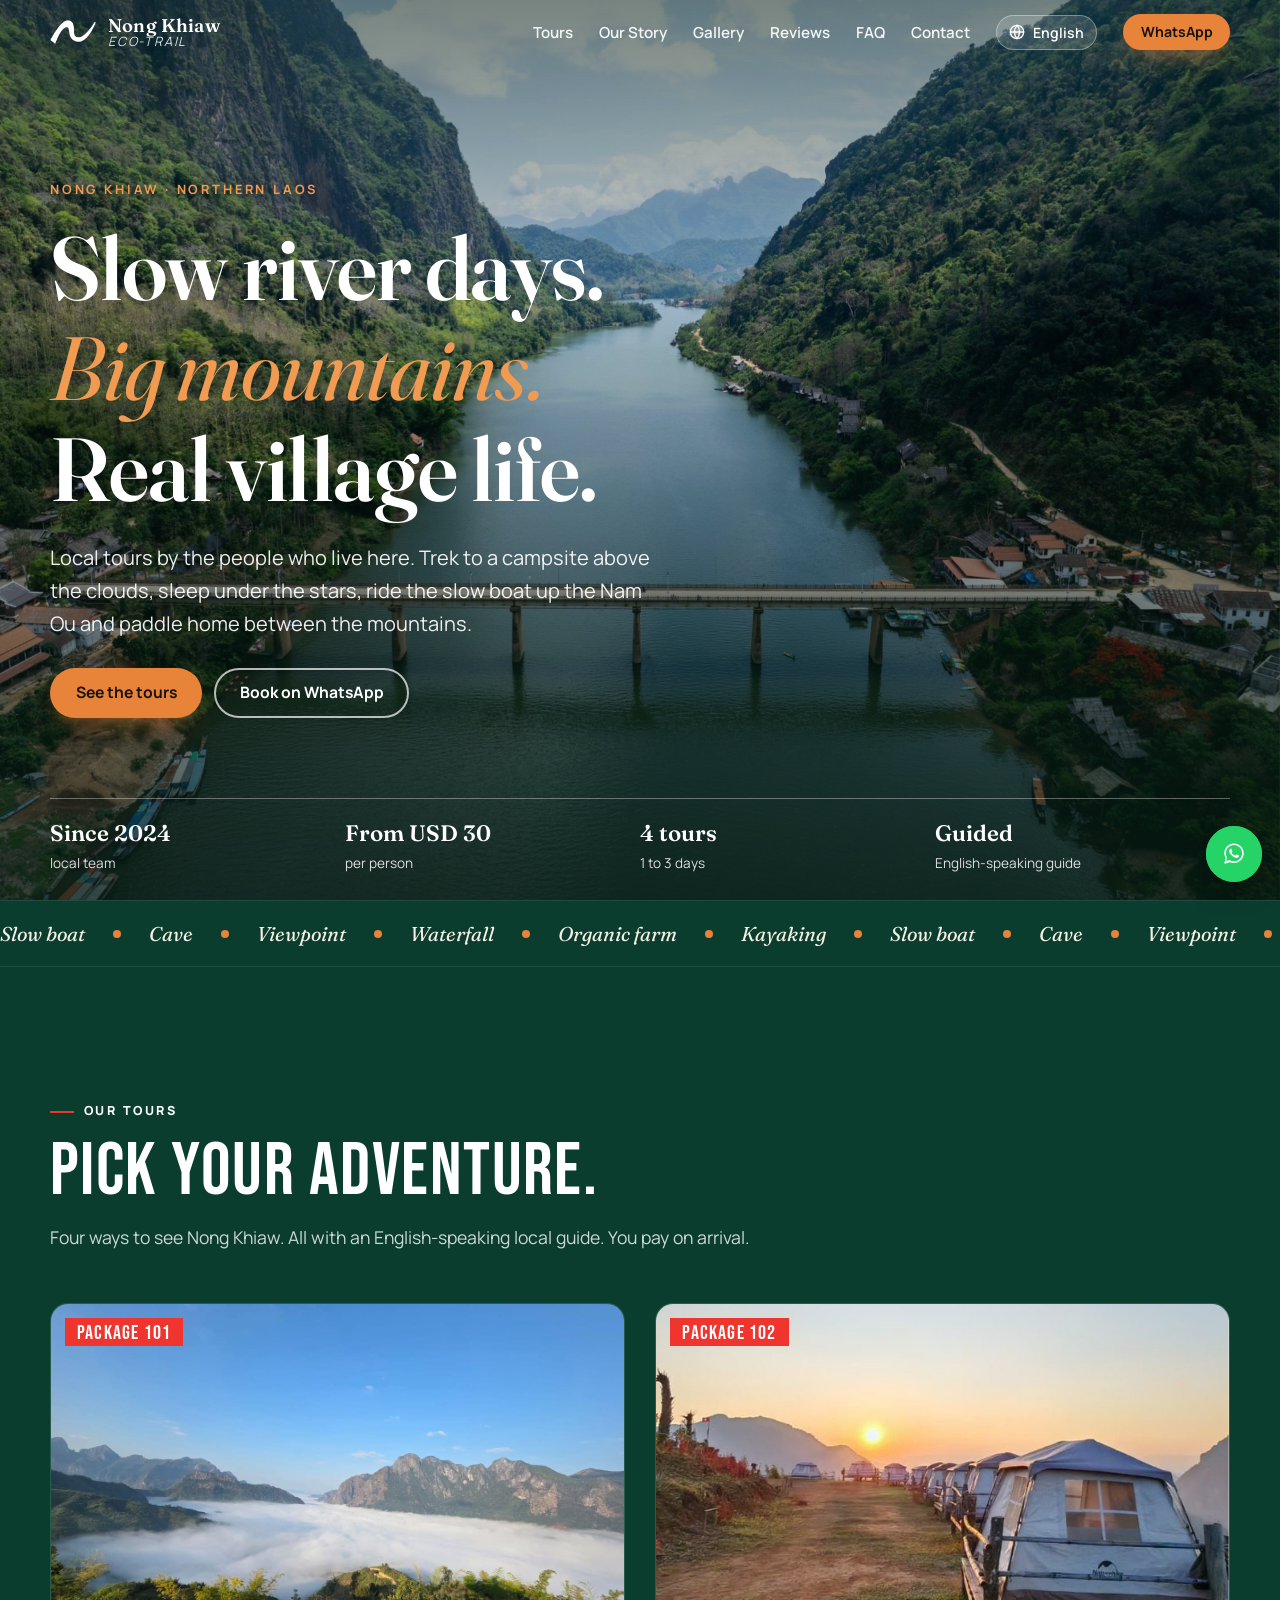
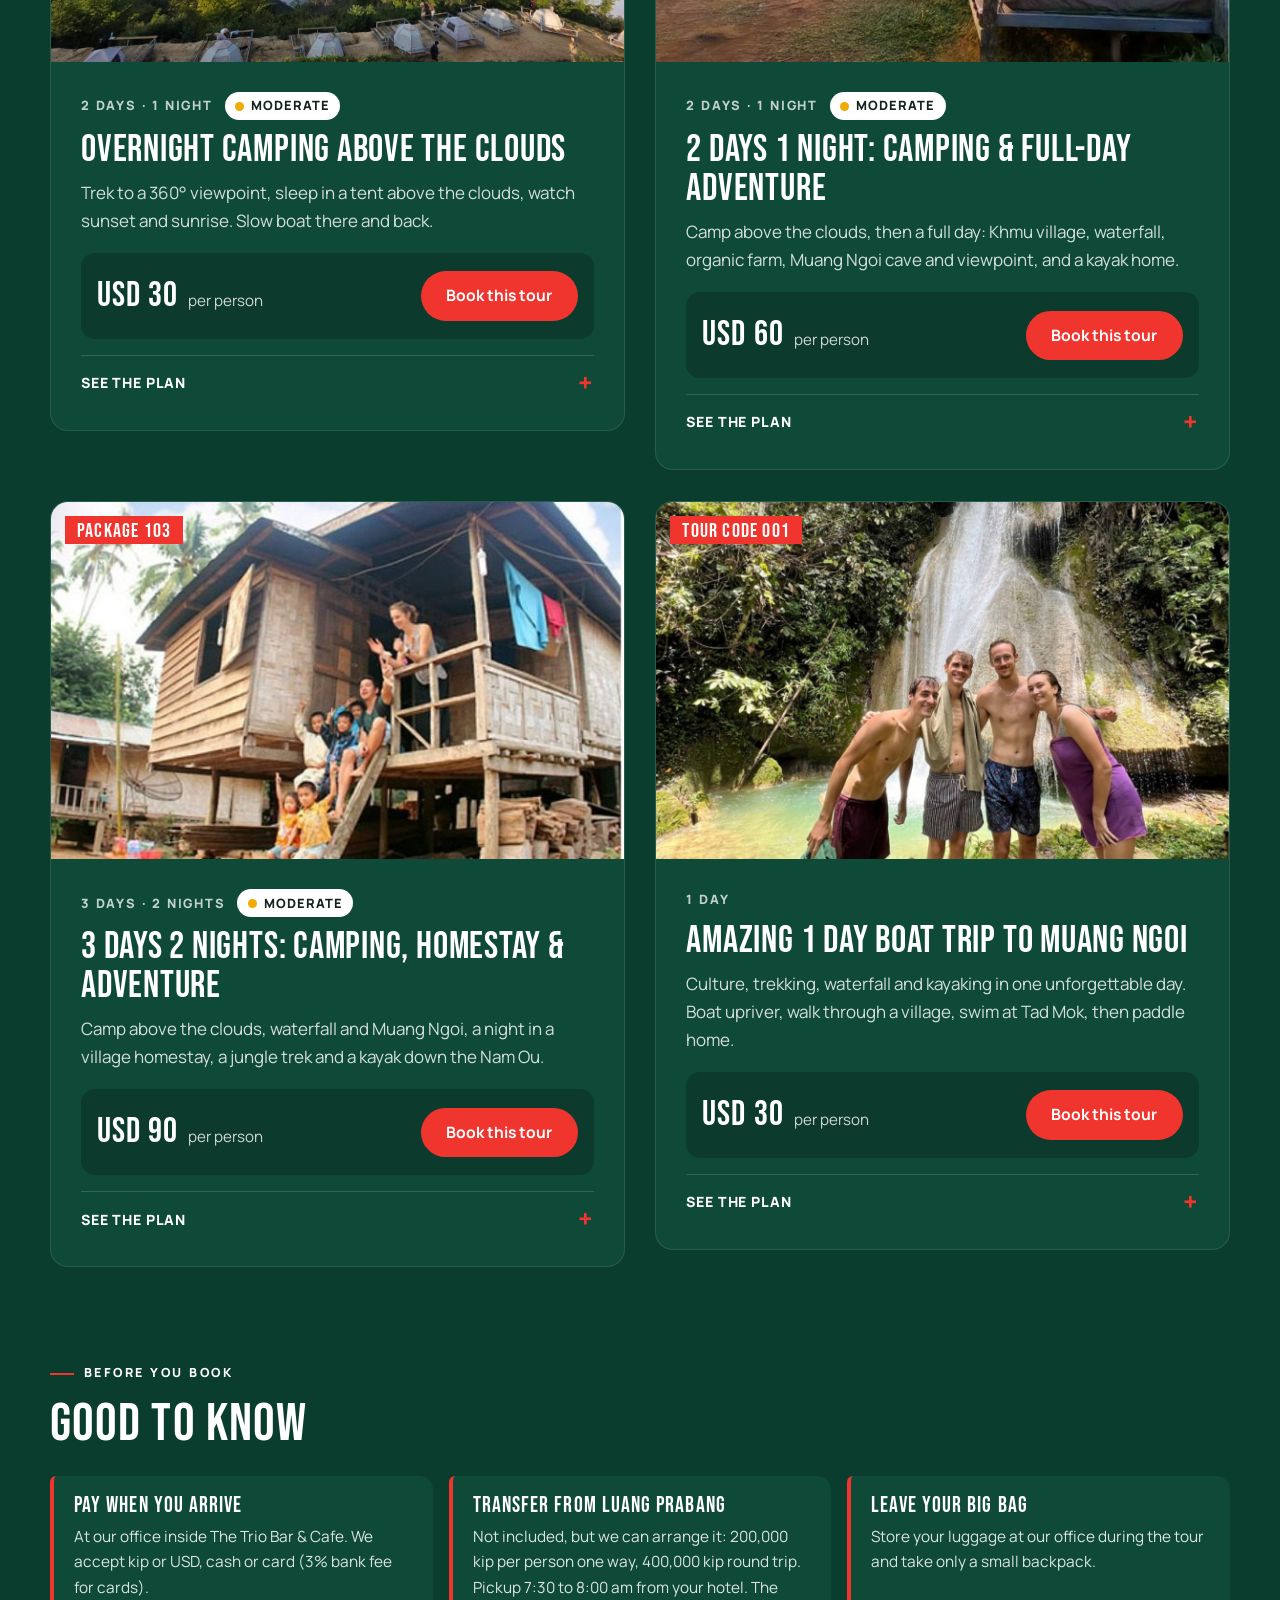
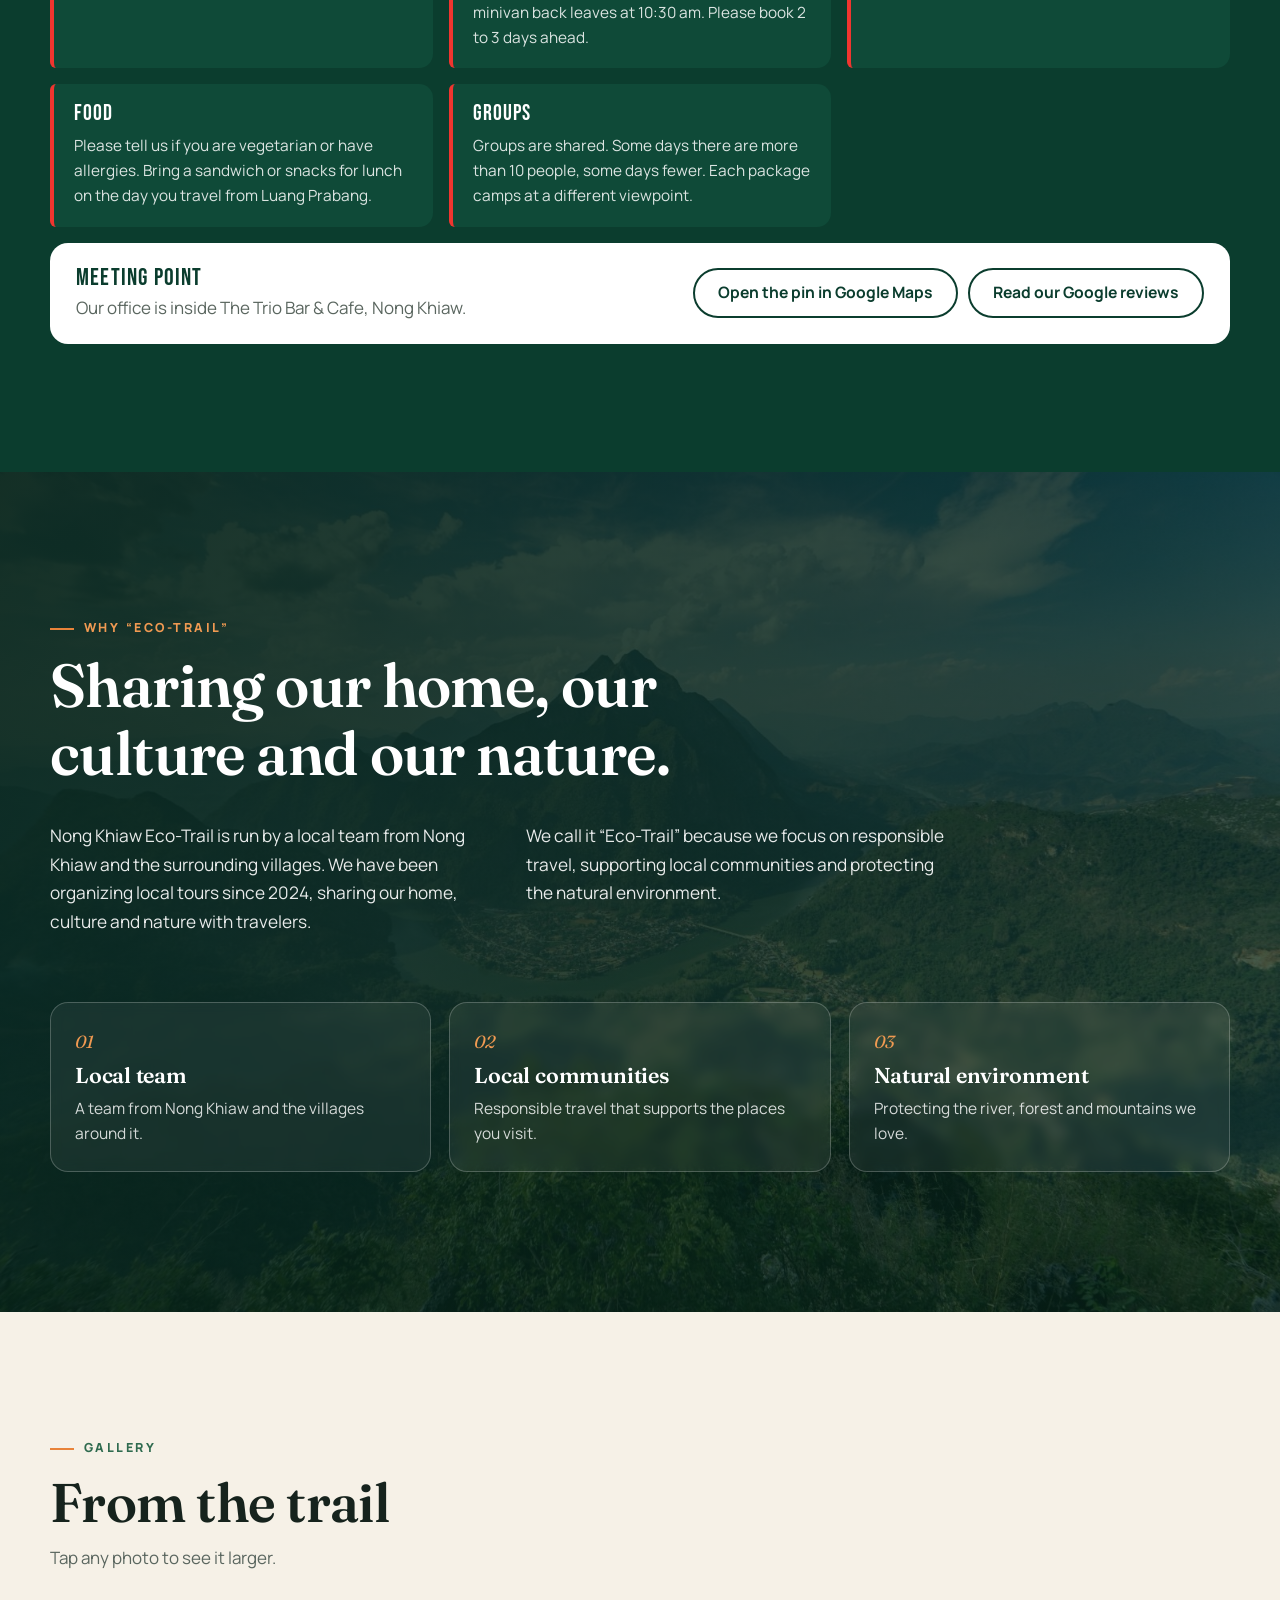
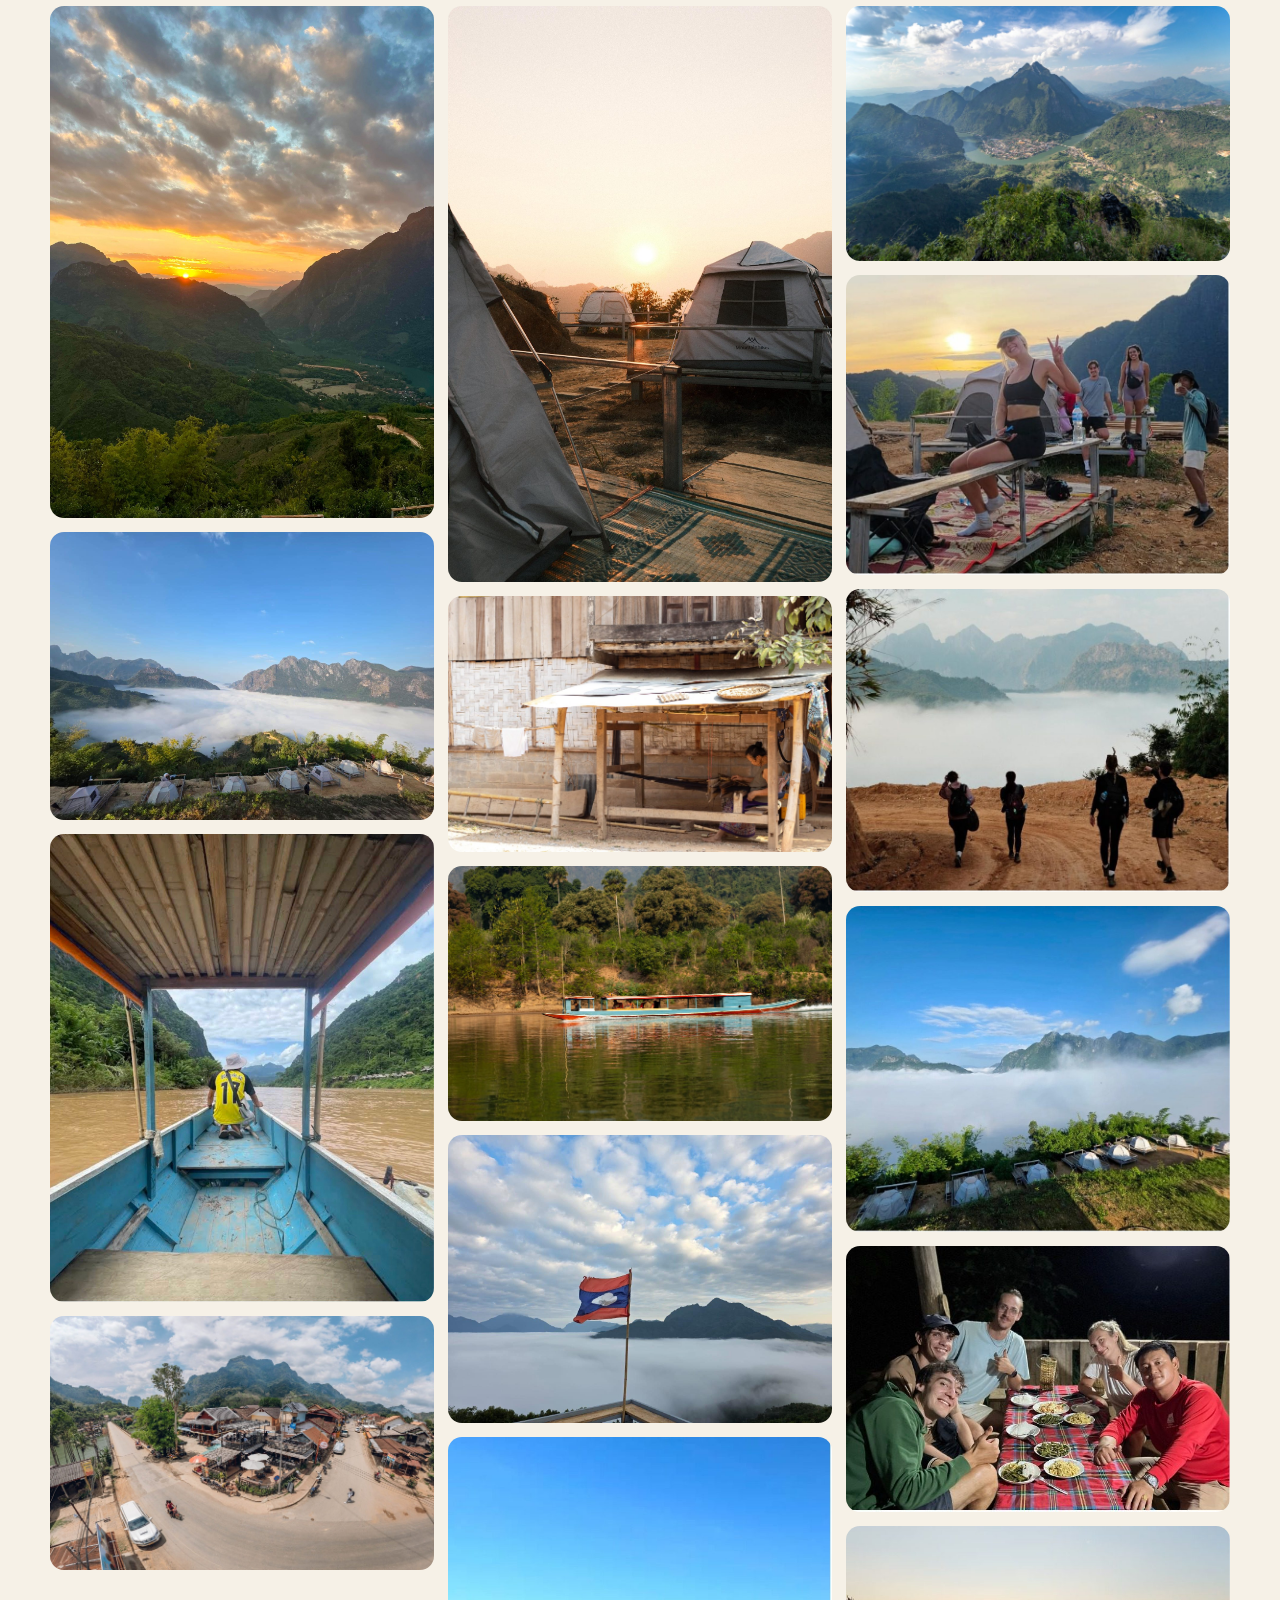
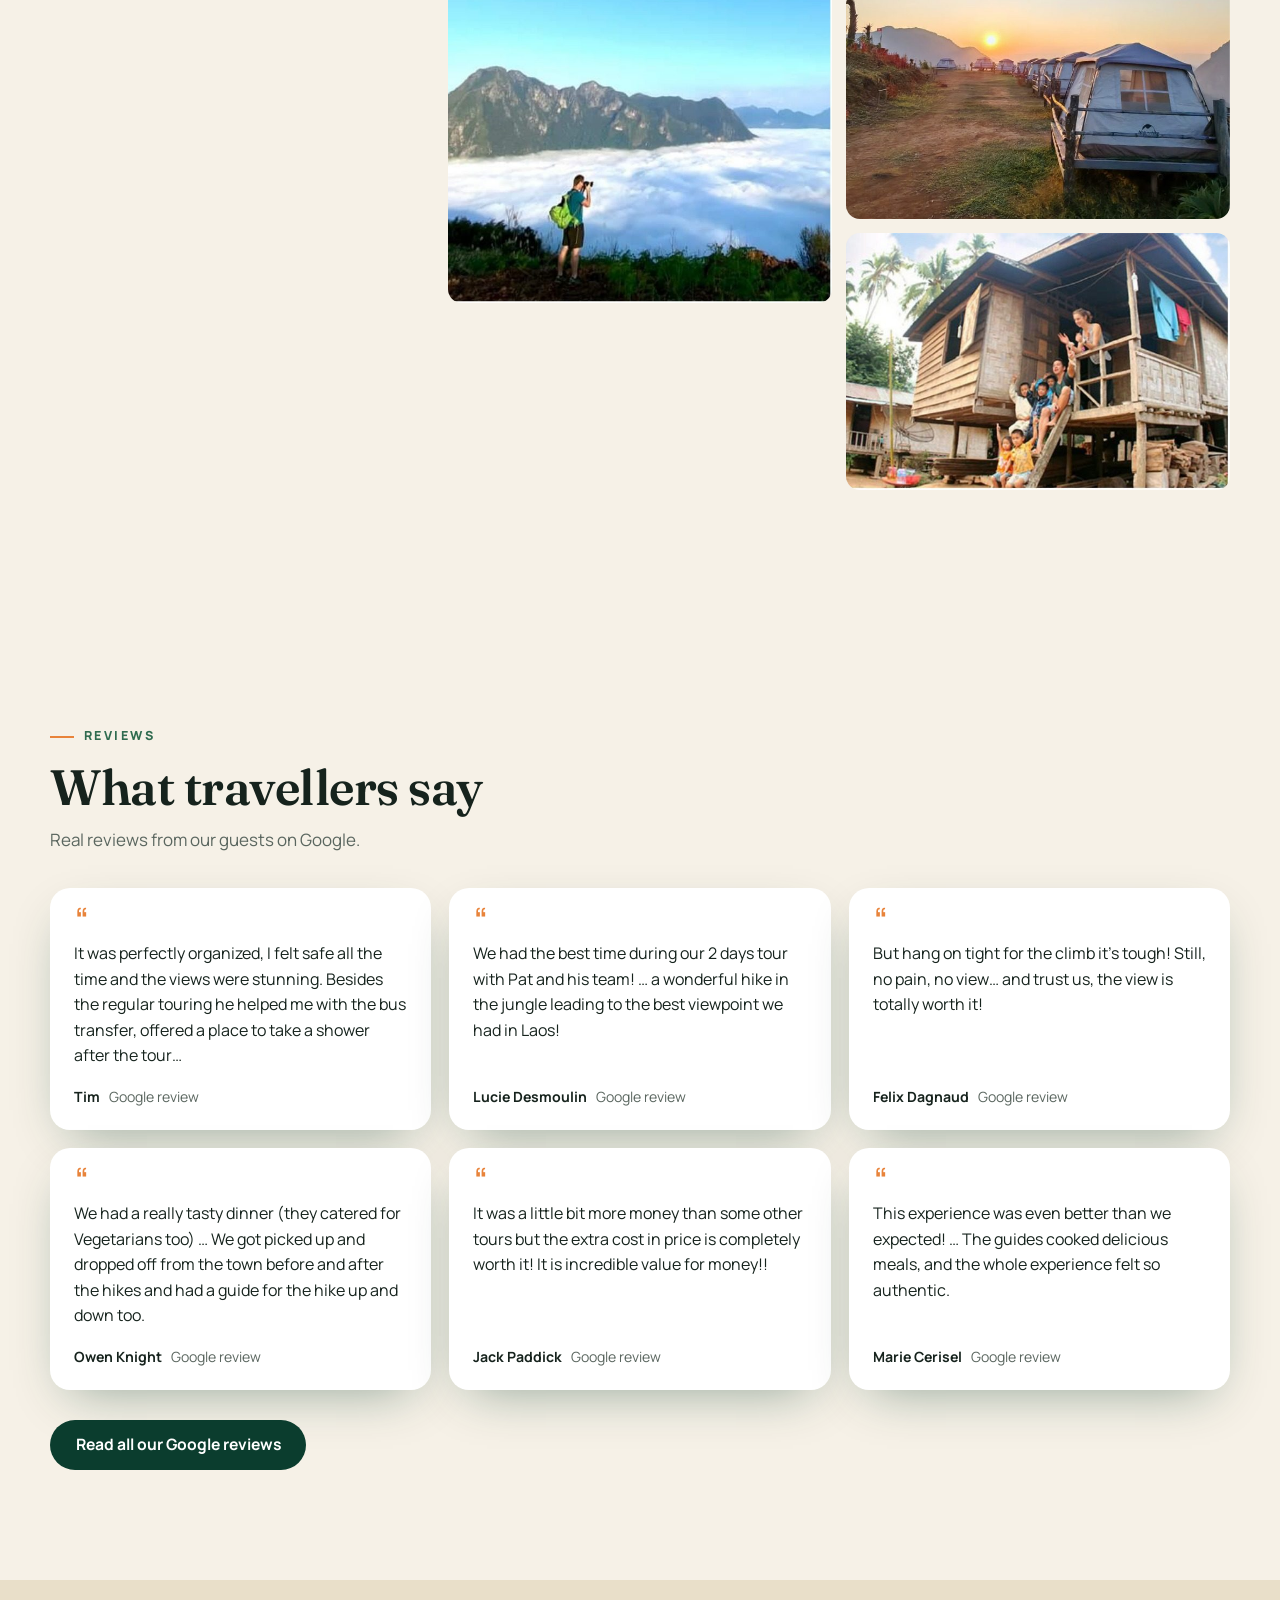
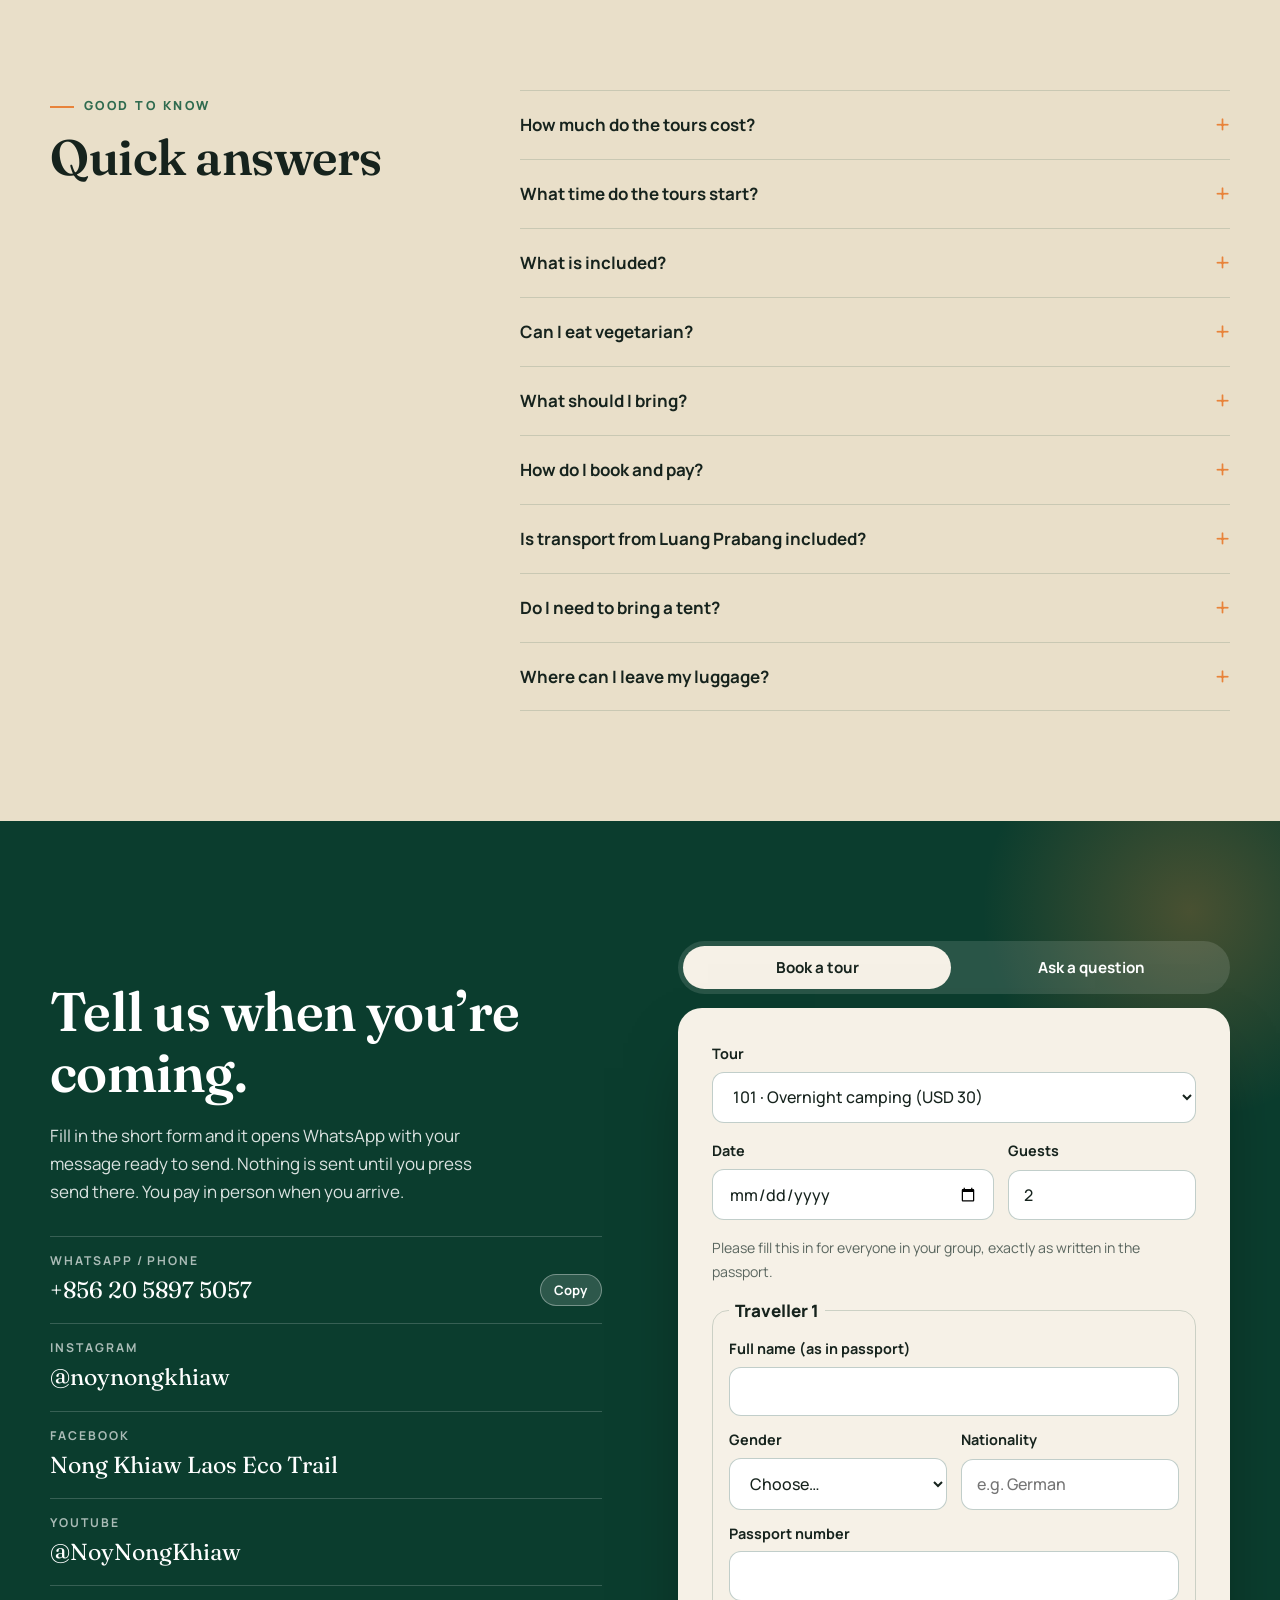
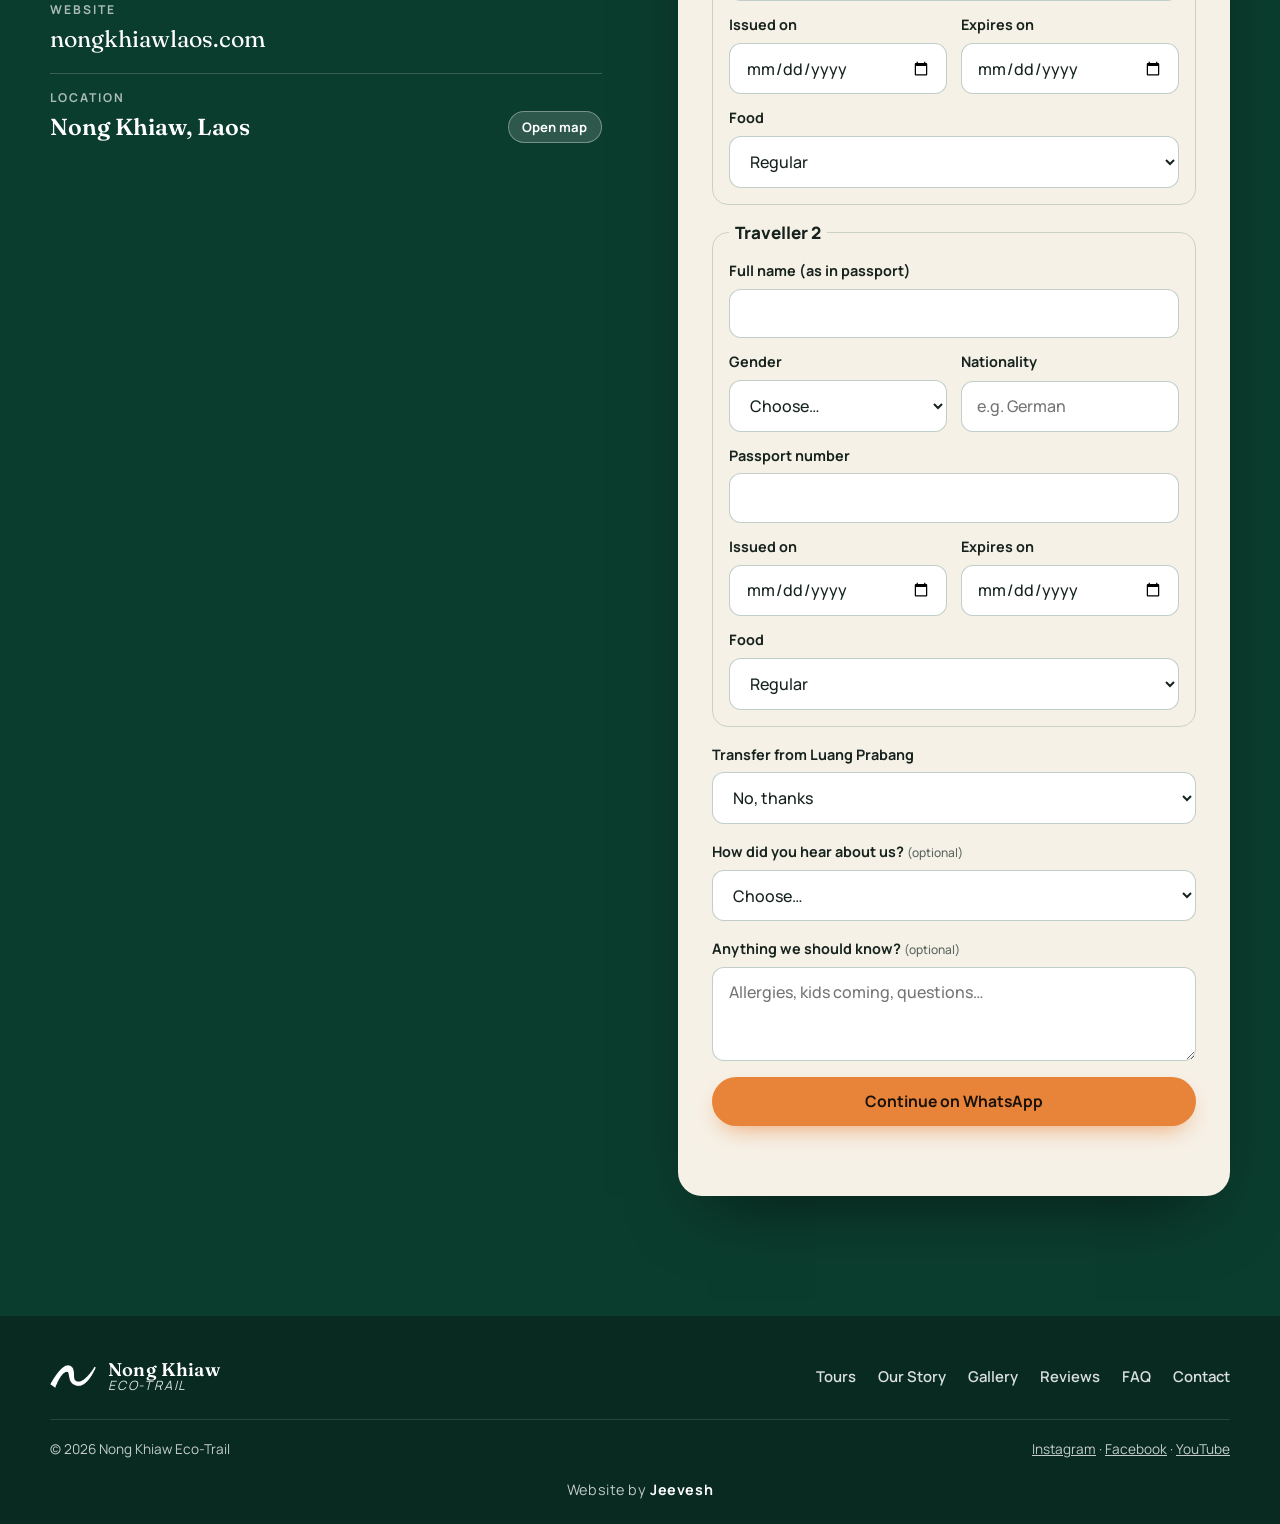
==== commit 7ffb9a41: "'Book this tour' jumps to the booking form, not the section heading On phones the heading and contac" ====
--- a/index.html
+++ b/index.html
@@ -111,7 +111,7 @@
         <p class="tsum" data-i18n="p101_s">sum</p>
         <div class="price">
           <div><span class="price-num">USD 30</span><span class="price-per" data-i18n="per_person">per person</span></div>
-          <a class="btn btn-sun" href="#book" data-tour="101" data-i18n="book_this">Book this tour</a>
+          <a class="btn btn-sun" href="#booking-form" data-tour="101" data-i18n="book_this">Book this tour</a>
         </div>
         <details class="plan">
           <summary data-i18n="see_plan">See the plan</summary>
@@ -130,7 +130,7 @@
         <p class="tsum" data-i18n="p102_s">sum</p>
         <div class="price">
           <div><span class="price-num">USD 60</span><span class="price-per" data-i18n="per_person">per person</span></div>
-          <a class="btn btn-sun" href="#book" data-tour="102" data-i18n="book_this">Book this tour</a>
+          <a class="btn btn-sun" href="#booking-form" data-tour="102" data-i18n="book_this">Book this tour</a>
         </div>
         <details class="plan">
           <summary data-i18n="see_plan">See the plan</summary>
@@ -149,7 +149,7 @@
         <p class="tsum" data-i18n="p103_s">sum</p>
         <div class="price">
           <div><span class="price-num">USD 90</span><span class="price-per" data-i18n="per_person">per person</span></div>
-          <a class="btn btn-sun" href="#book" data-tour="103" data-i18n="book_this">Book this tour</a>
+          <a class="btn btn-sun" href="#booking-form" data-tour="103" data-i18n="book_this">Book this tour</a>
         </div>
         <details class="plan">
           <summary data-i18n="see_plan">See the plan</summary>
@@ -168,7 +168,7 @@
         <p class="tsum" data-i18n="t_sum">sum</p>
         <div class="price">
           <div><span class="price-num">USD 30</span><span class="price-per" data-i18n="per_person">per person</span></div>
-          <a class="btn btn-sun" href="#book" data-tour="001" data-i18n="book_this">Book this tour</a>
+          <a class="btn btn-sun" href="#booking-form" data-tour="001" data-i18n="book_this">Book this tour</a>
         </div>
         <details class="plan">
           <summary data-i18n="see_plan">See the plan</summary>
@@ -316,7 +316,7 @@
         </li>
       </ul>
     </div>
-    <div class="form-col reveal">
+    <div class="form-col reveal" id="booking-form">
     <div class="form-tabs" role="tablist">
       <button type="button" class="tab" role="tab" id="tabBook" aria-selected="true" aria-controls="bookForm" data-i18n="tab_book">Book a tour</button>
       <button type="button" class="tab" role="tab" id="tabAsk" aria-selected="false" aria-controls="askForm" data-i18n="tab_ask">Ask a question</button>
--- a/css/style.css
+++ b/css/style.css
@@ -187,8 +187,8 @@
 .foot nav a{text-decoration:none;font-weight:600;font-size:.93rem}
 .foot nav a:hover{color:var(--sun-2)}
 .foot-bottom{display:flex;justify-content:space-between;gap:12px;flex-wrap:wrap;padding-top:18px;font-size:.85rem;opacity:.9}
-.credit{text-align:center;font-size:1rem;letter-spacing:.06em;margin:22px auto 0;padding-top:16px;border-top:1px solid rgba(255,255,255,.12);color:rgba(255,255,255,.8)}
-.credit strong{color:var(--sun-2);font-weight:800}
+.credit{text-align:center;font-size:.9rem;letter-spacing:.04em;margin:18px auto 0;color:rgba(255,255,255,.75)}
+.credit strong{font-weight:700;color:#fff}
 
 /* Floating WhatsApp */
 .wa-float{position:fixed;right:18px;bottom:18px;z-index:90;width:56px;height:56px;border-radius:50%;background:#25d366;color:#fff;display:grid;place-items:center;box-shadow:0 12px 28px -8px rgba(0,0,0,.5);transition:transform .2s}
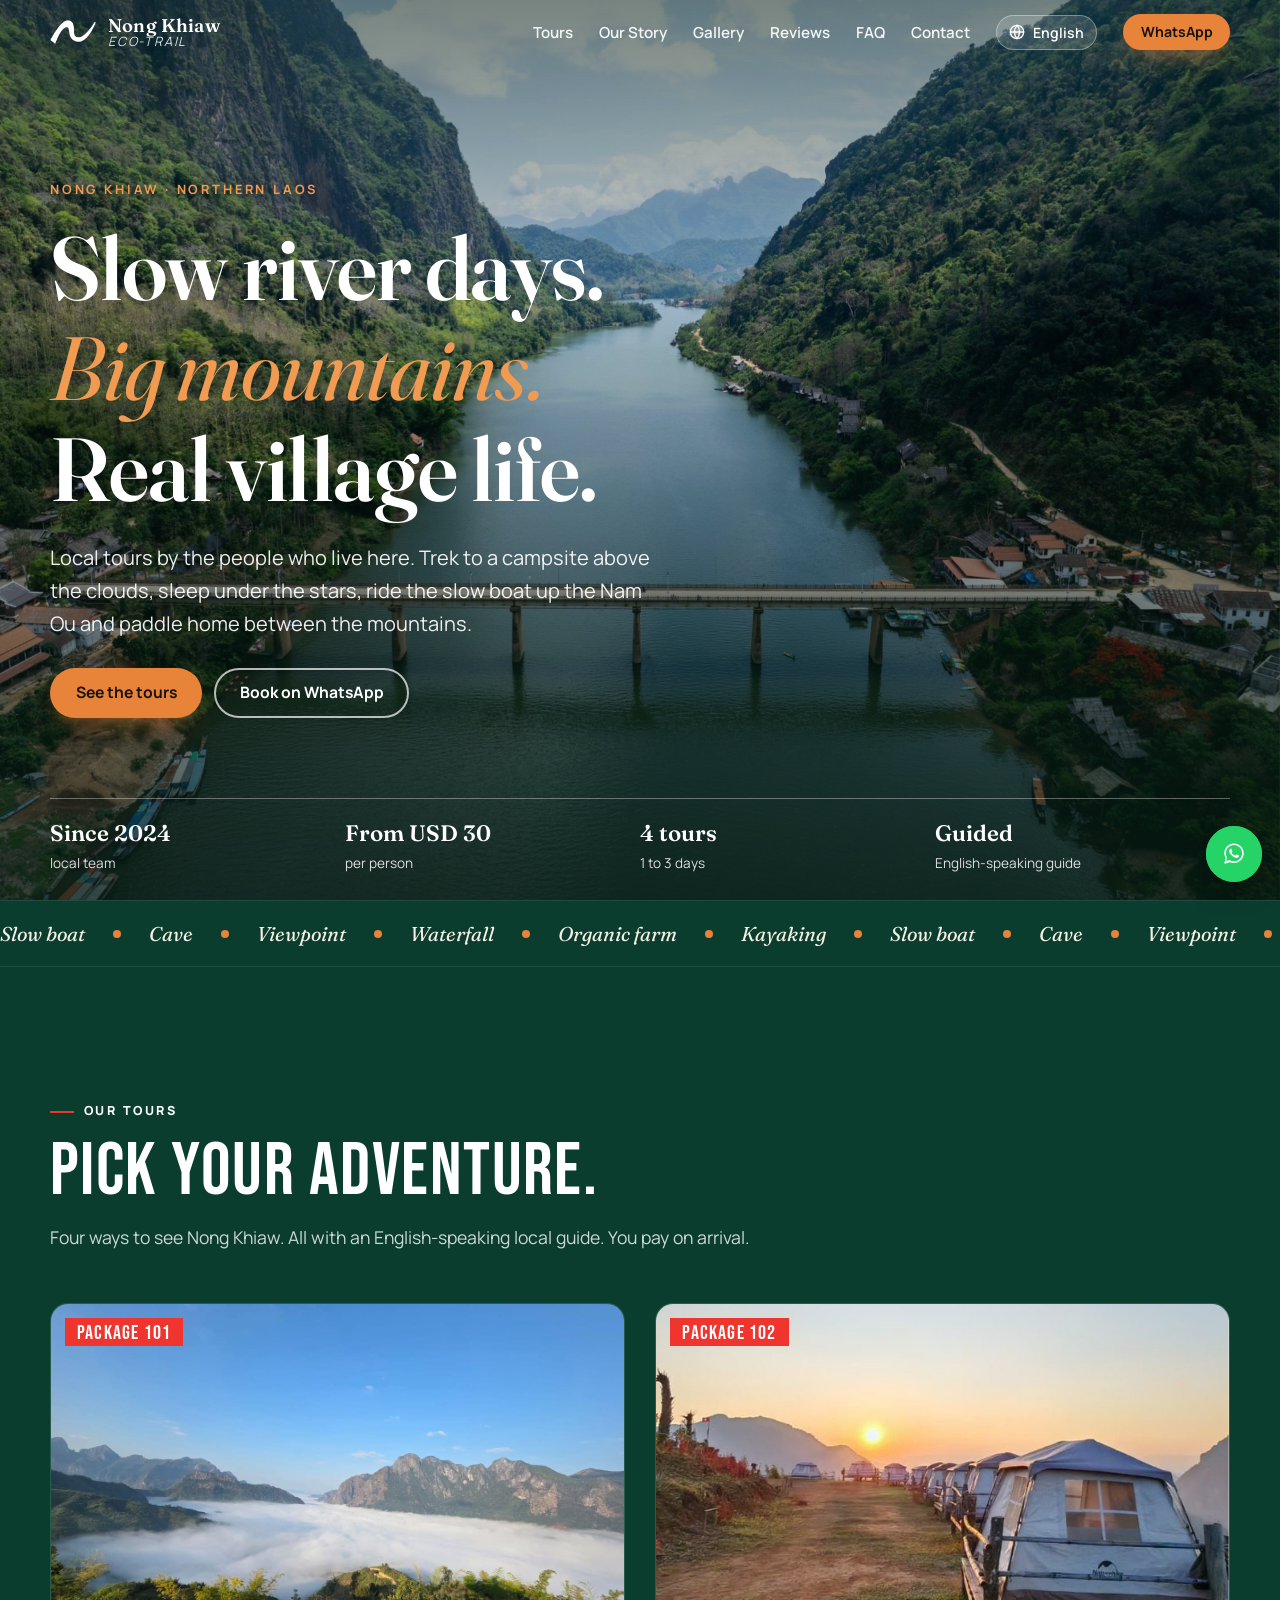
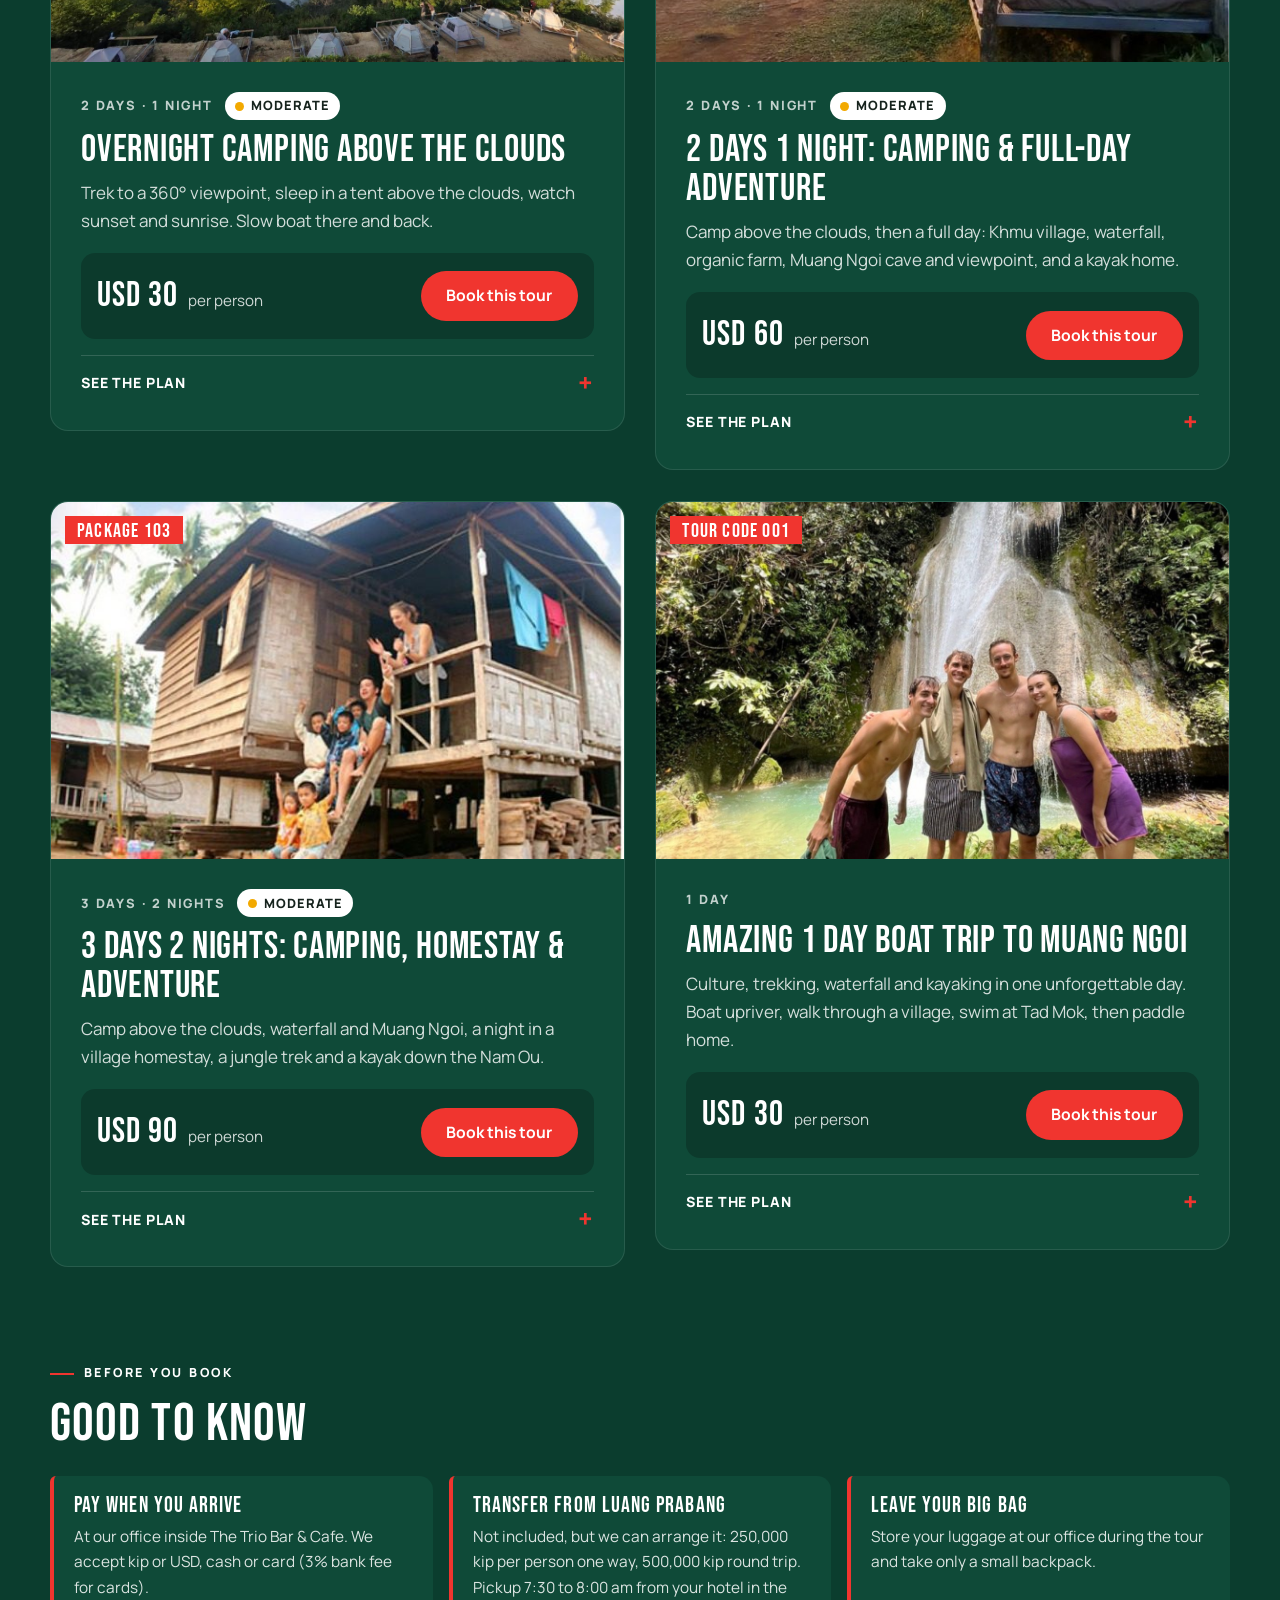
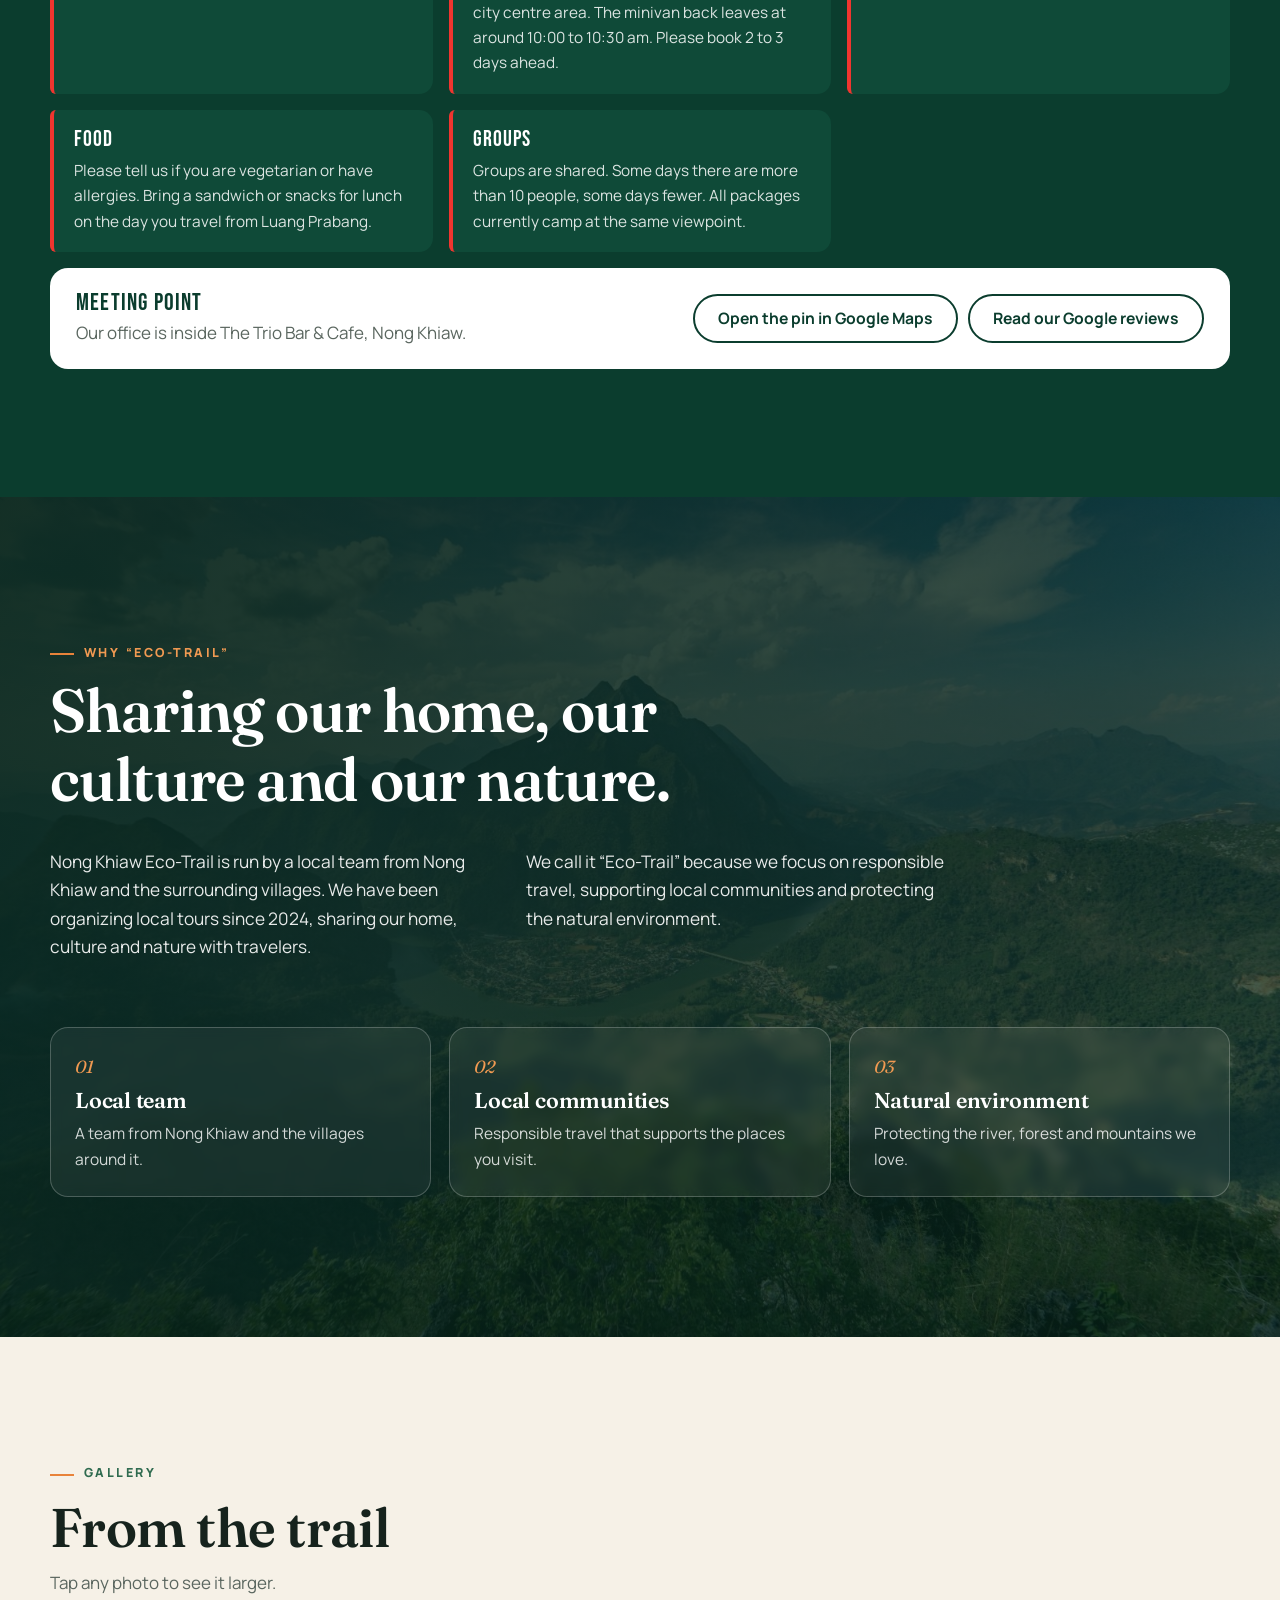
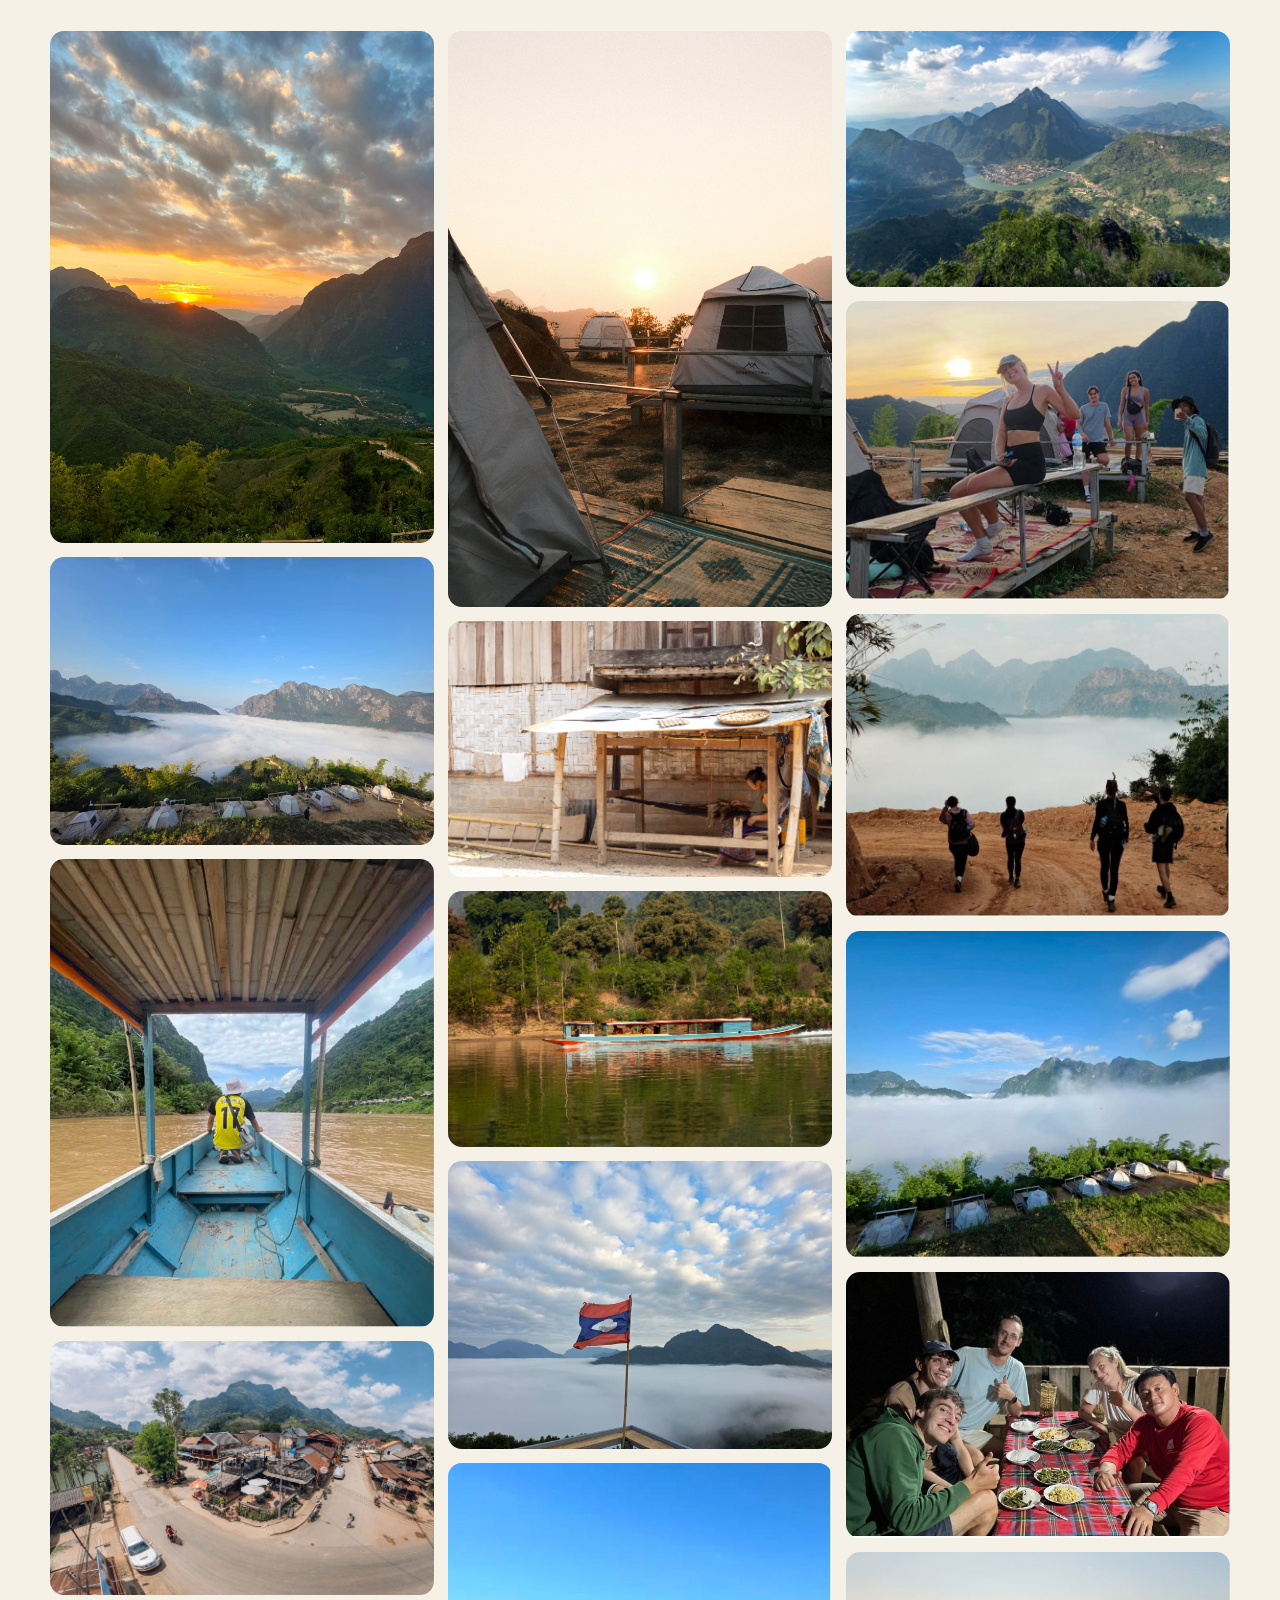
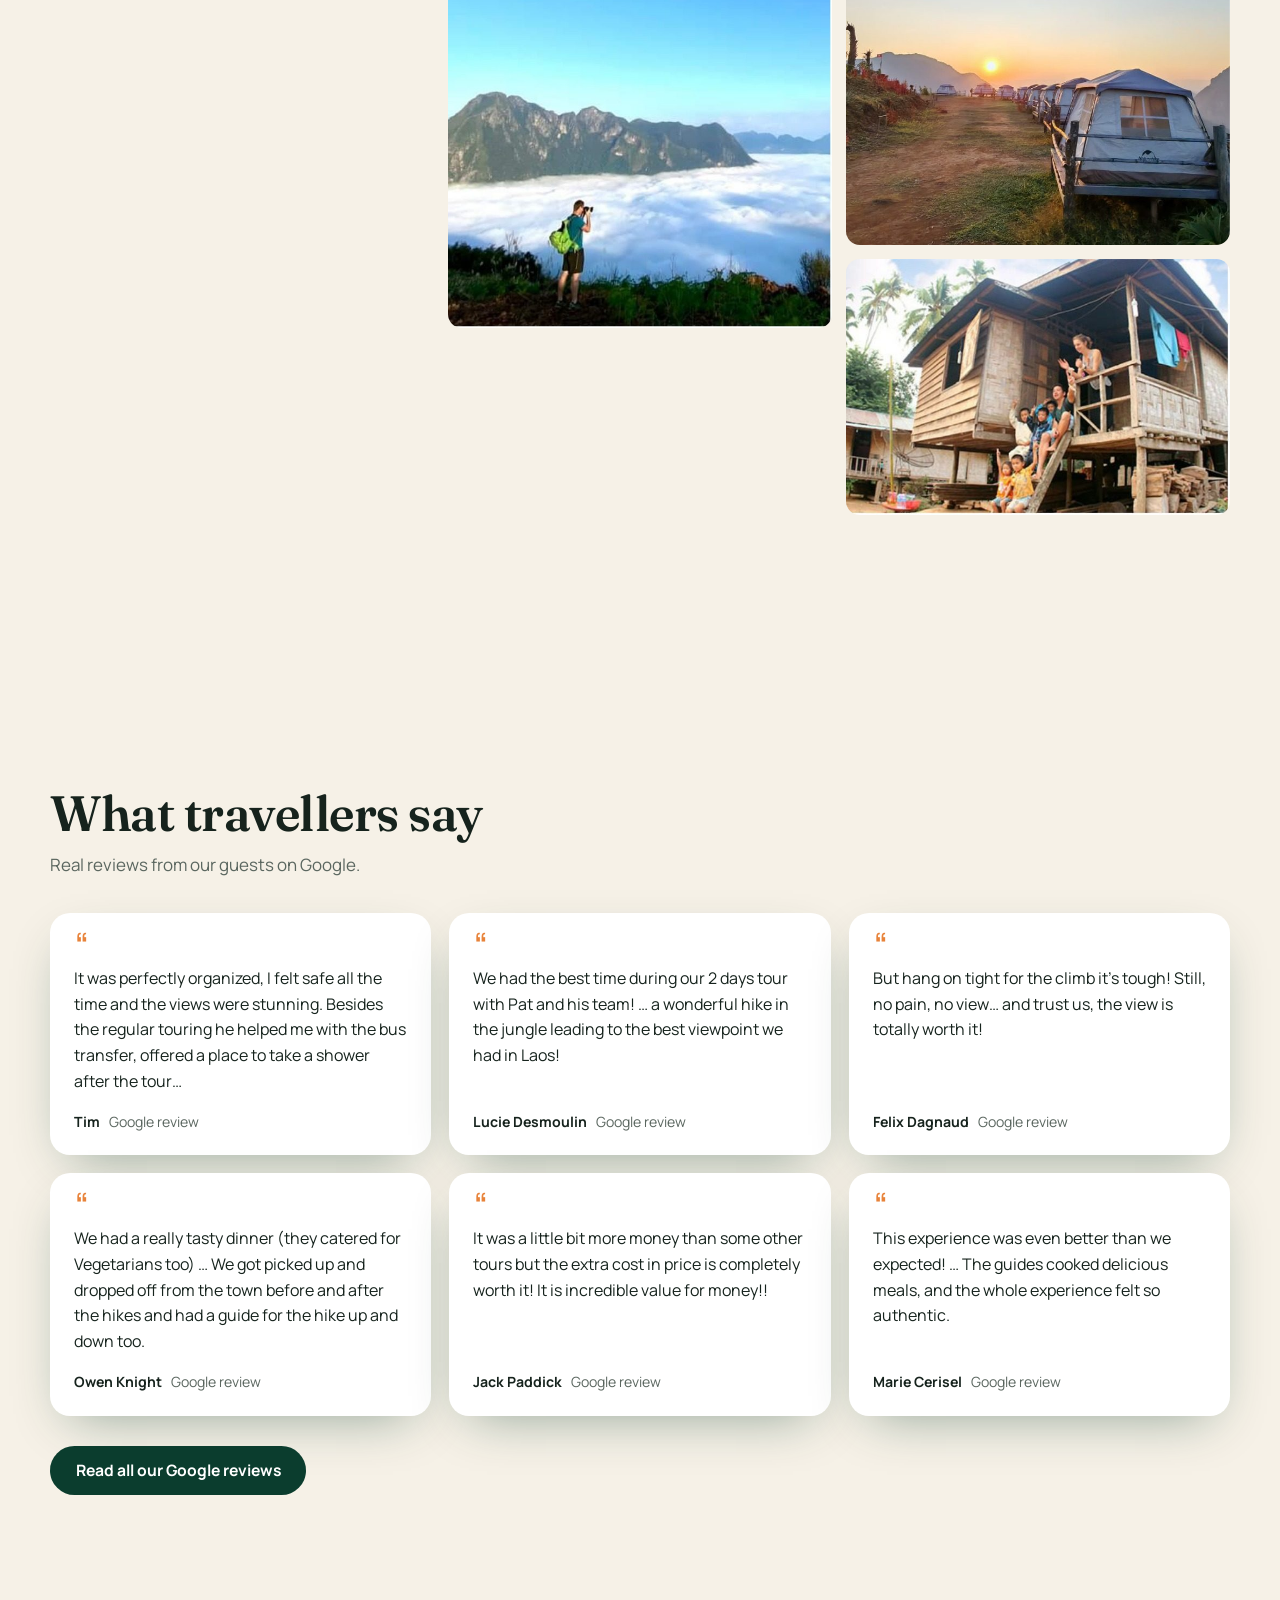
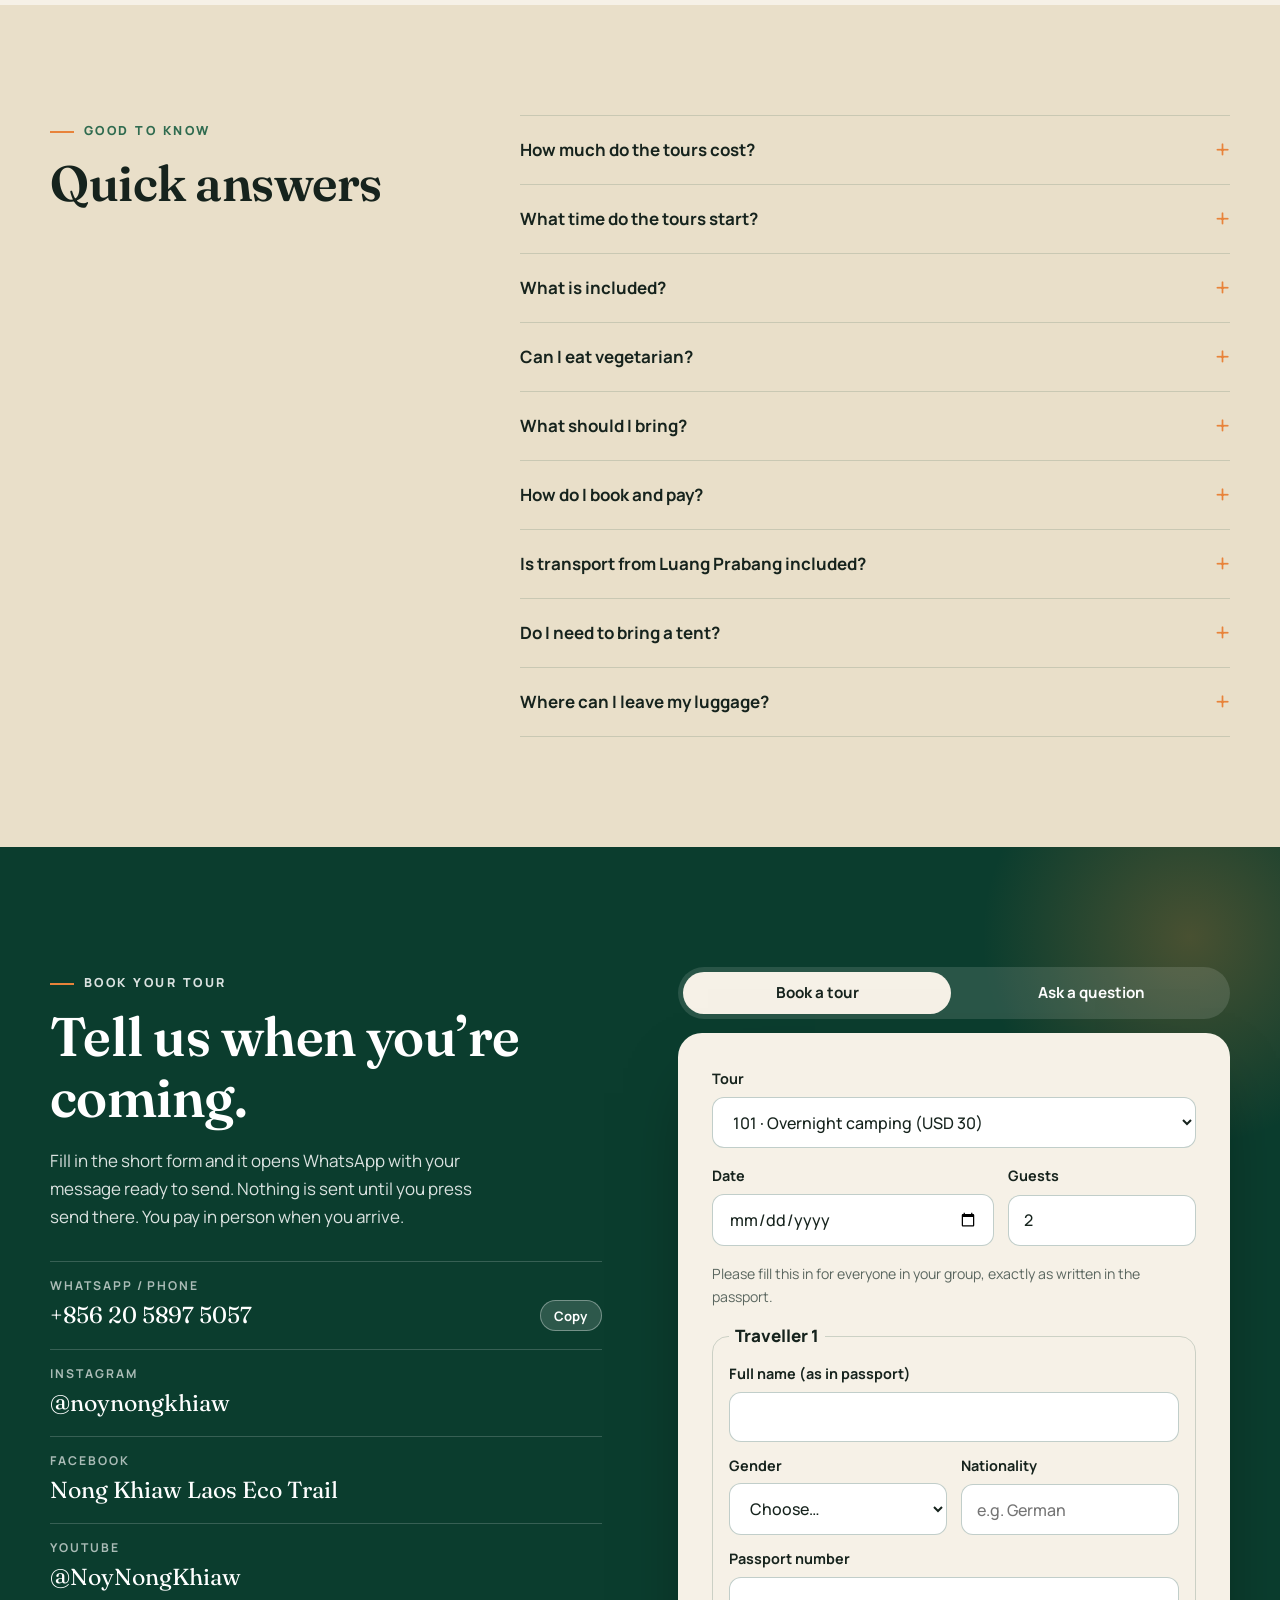
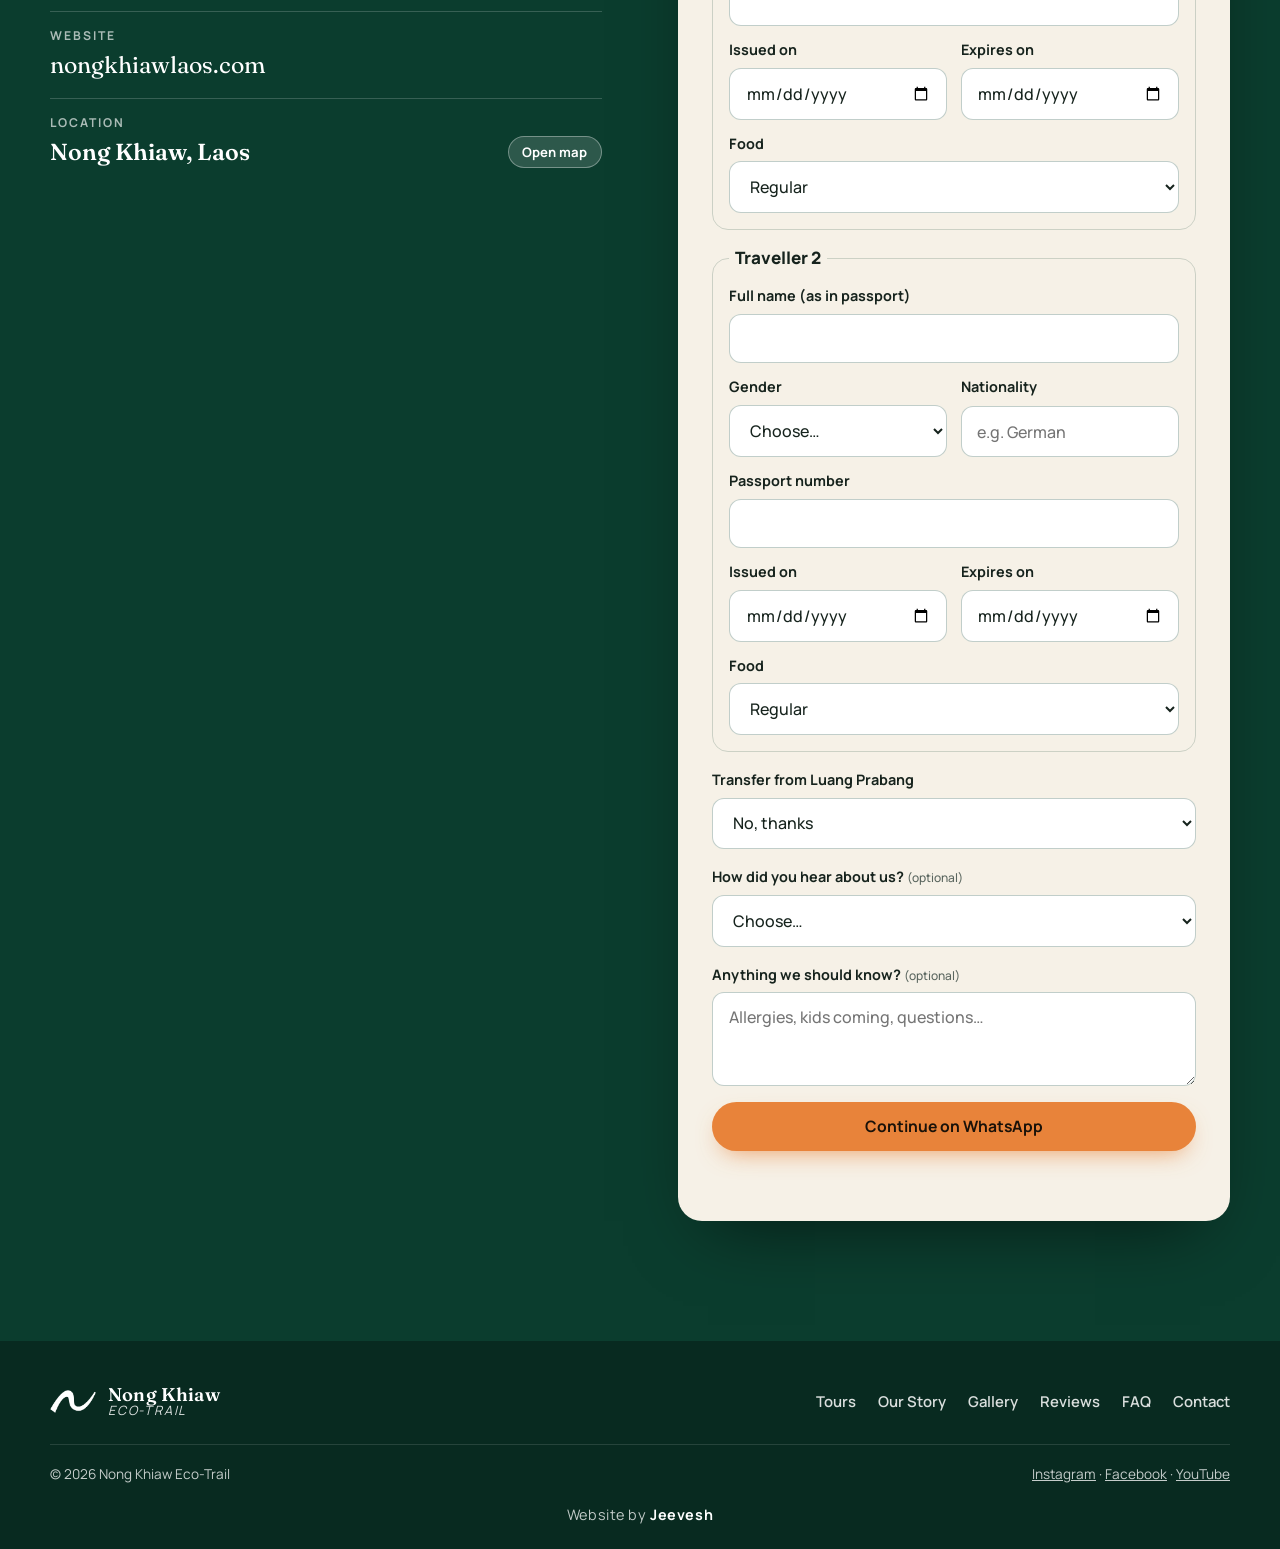
==== commit 2656d01a: "Transfer price: 250,000 kip one way, 500,000 kip round trip (per person) From Noy (was 200,000 / 400" ====
--- a/index.html
+++ b/index.html
@@ -342,7 +342,7 @@
         <p class="trav-p" data-i18n="trav_p">Please fill this in for everyone in your group, exactly as written in the passport.</p>
       </div>
       <label><span data-i18n="lbl_transfer">Transfer from Luang Prabang</span>
-        <select id="fTransfer" name="transfer"><option value="No" data-i18n="tr_none">No, thanks</option><option value="One way to Nong Khiaw" data-i18n="tr_one">One way to Nong Khiaw (200,000 kip)</option><option value="Round trip" data-i18n="tr_round">Round trip (400,000 kip)</option></select>
+        <select id="fTransfer" name="transfer"><option value="No" data-i18n="tr_none">No, thanks</option><option value="One way to Nong Khiaw" data-i18n="tr_one">One way to Nong Khiaw (250,000 kip)</option><option value="Round trip" data-i18n="tr_round">Round trip (500,000 kip)</option></select>
       </label>
       <div class="pickup" id="hotelRow" hidden>
         <label><span data-i18n="lbl_hotel">Accommodation in Luang Prabang</span>
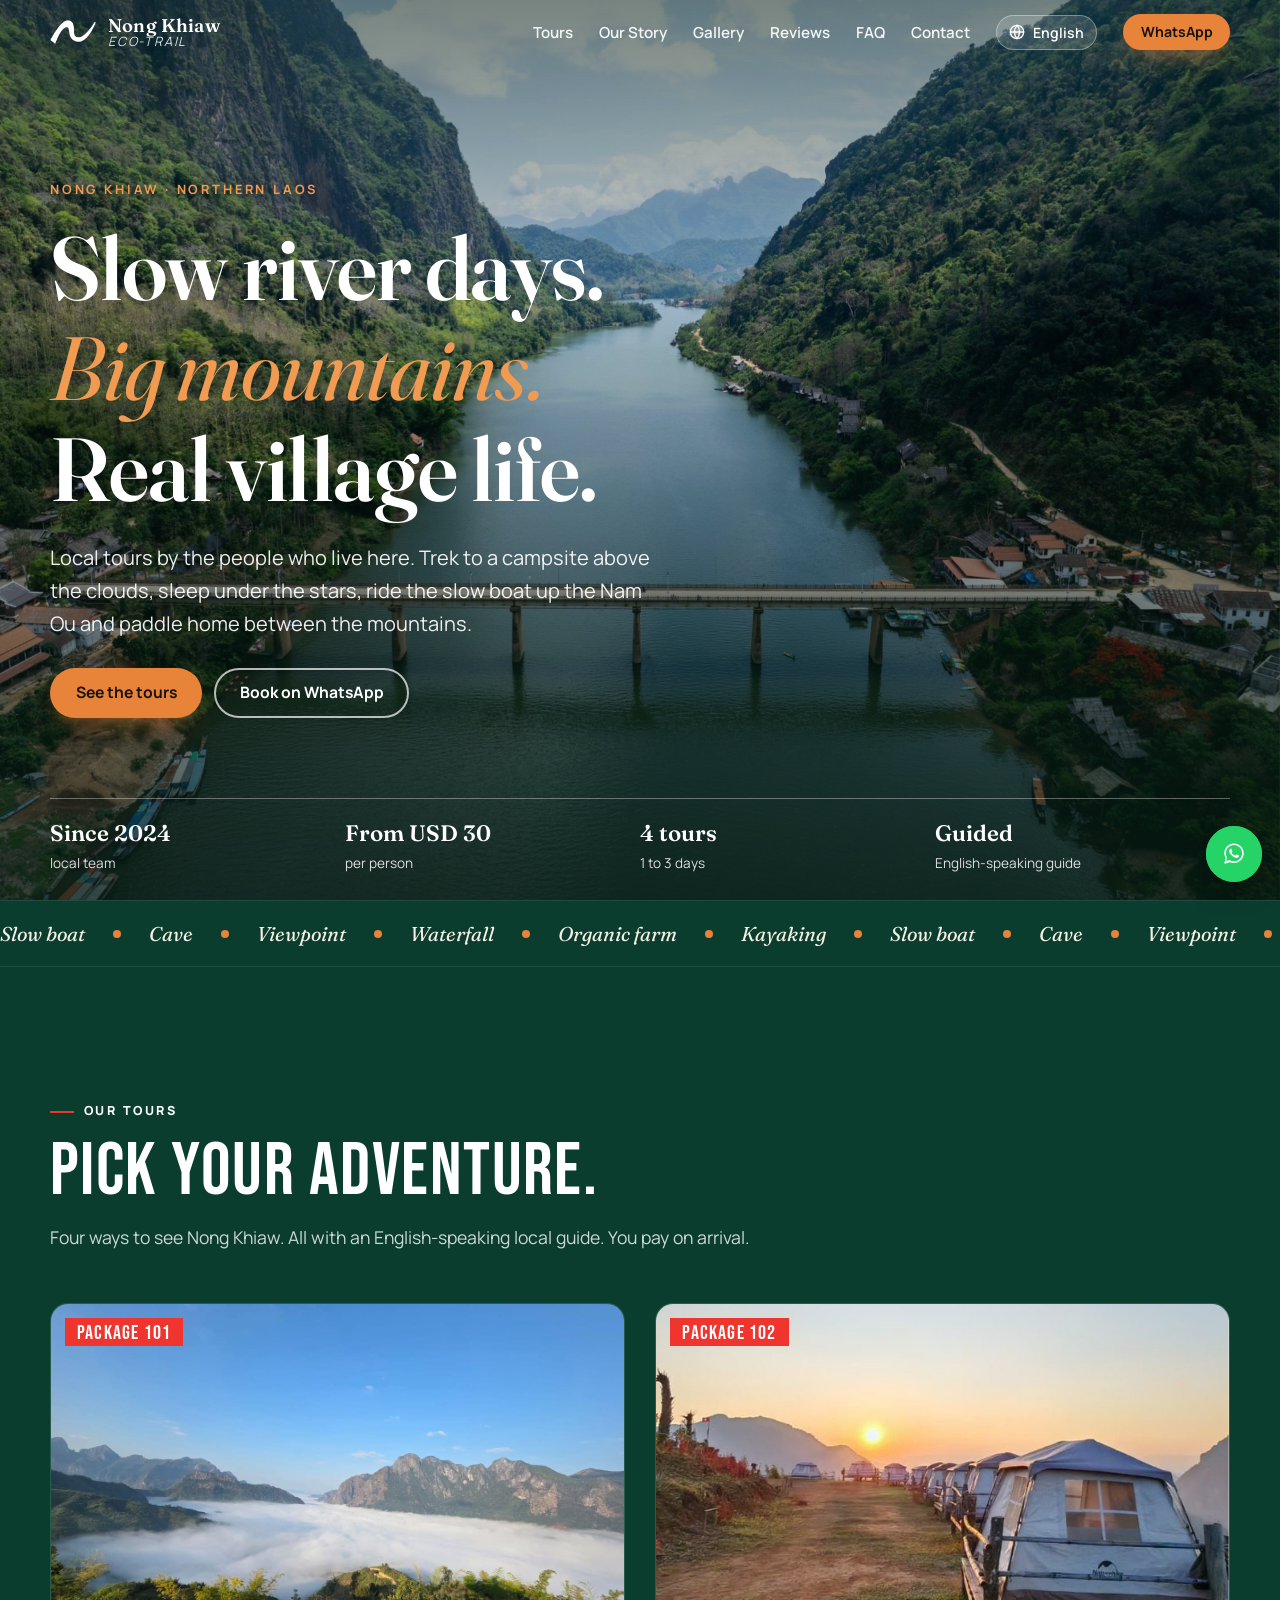
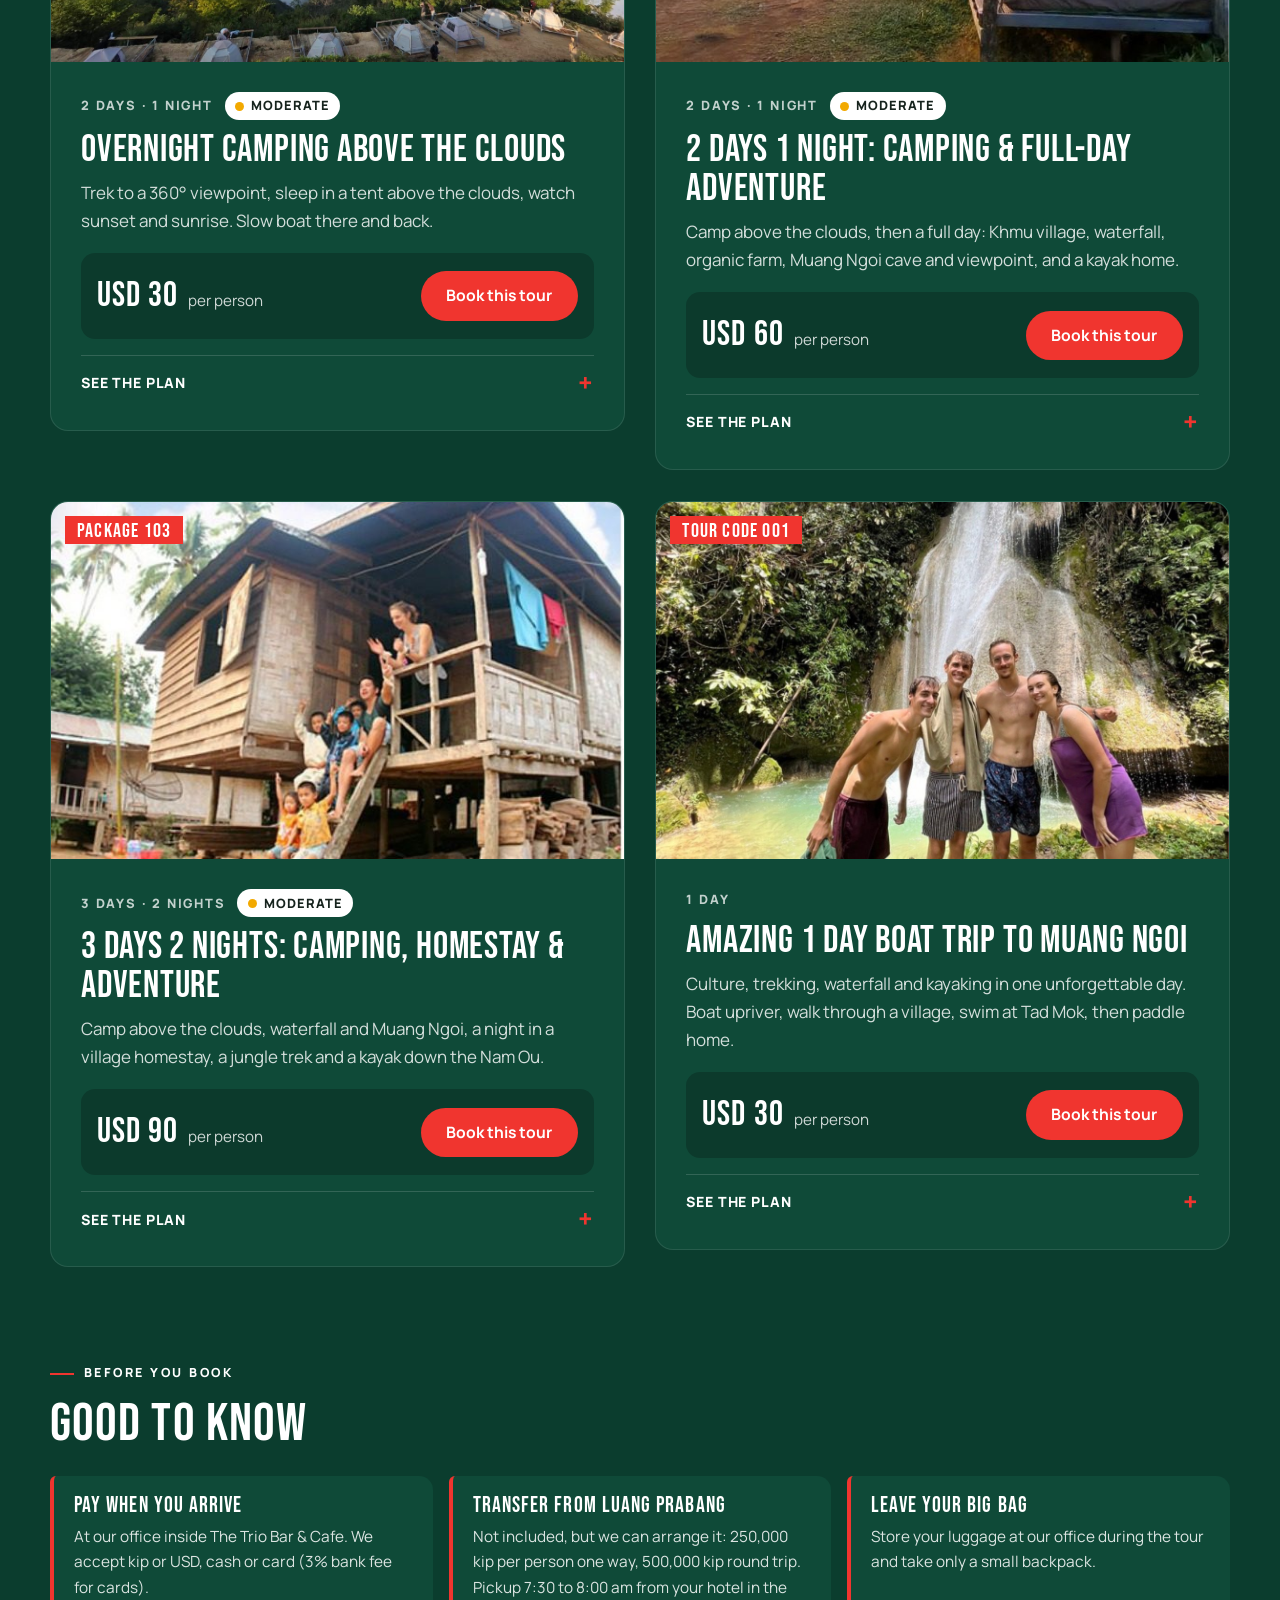
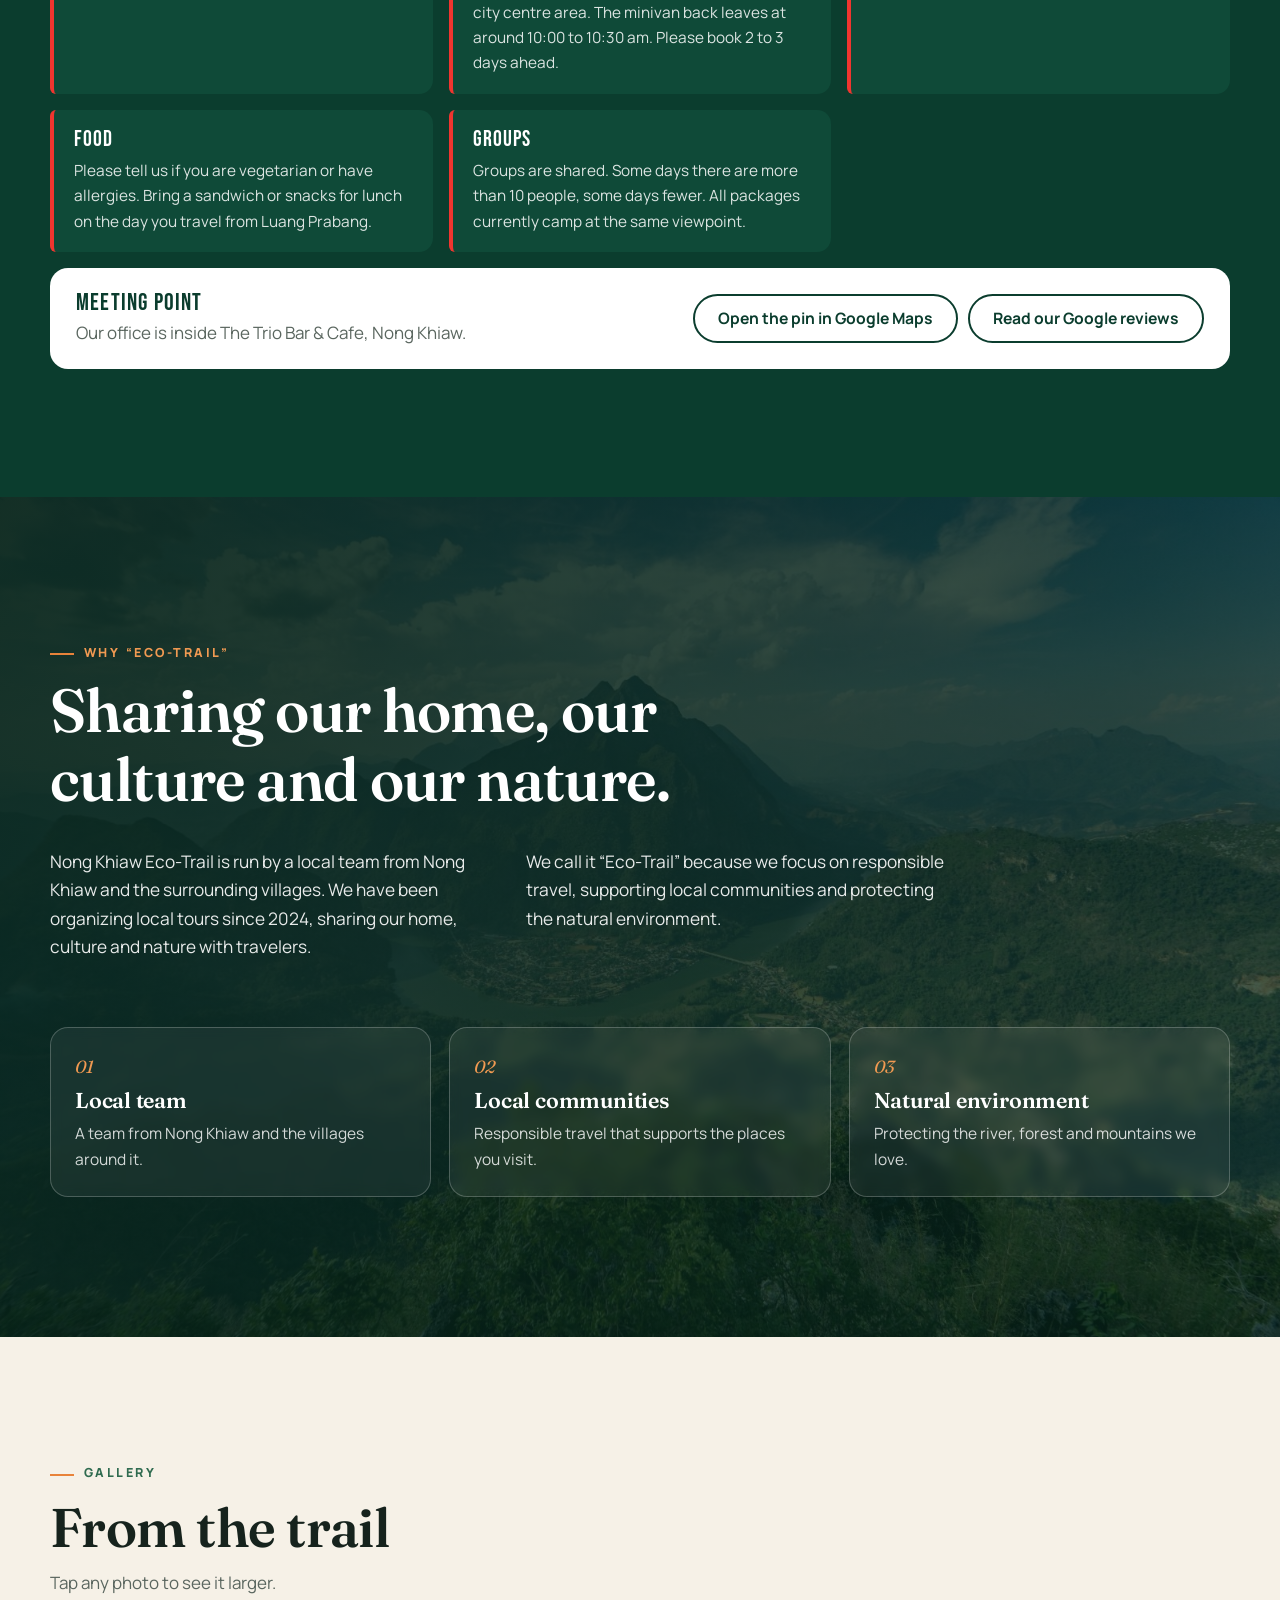
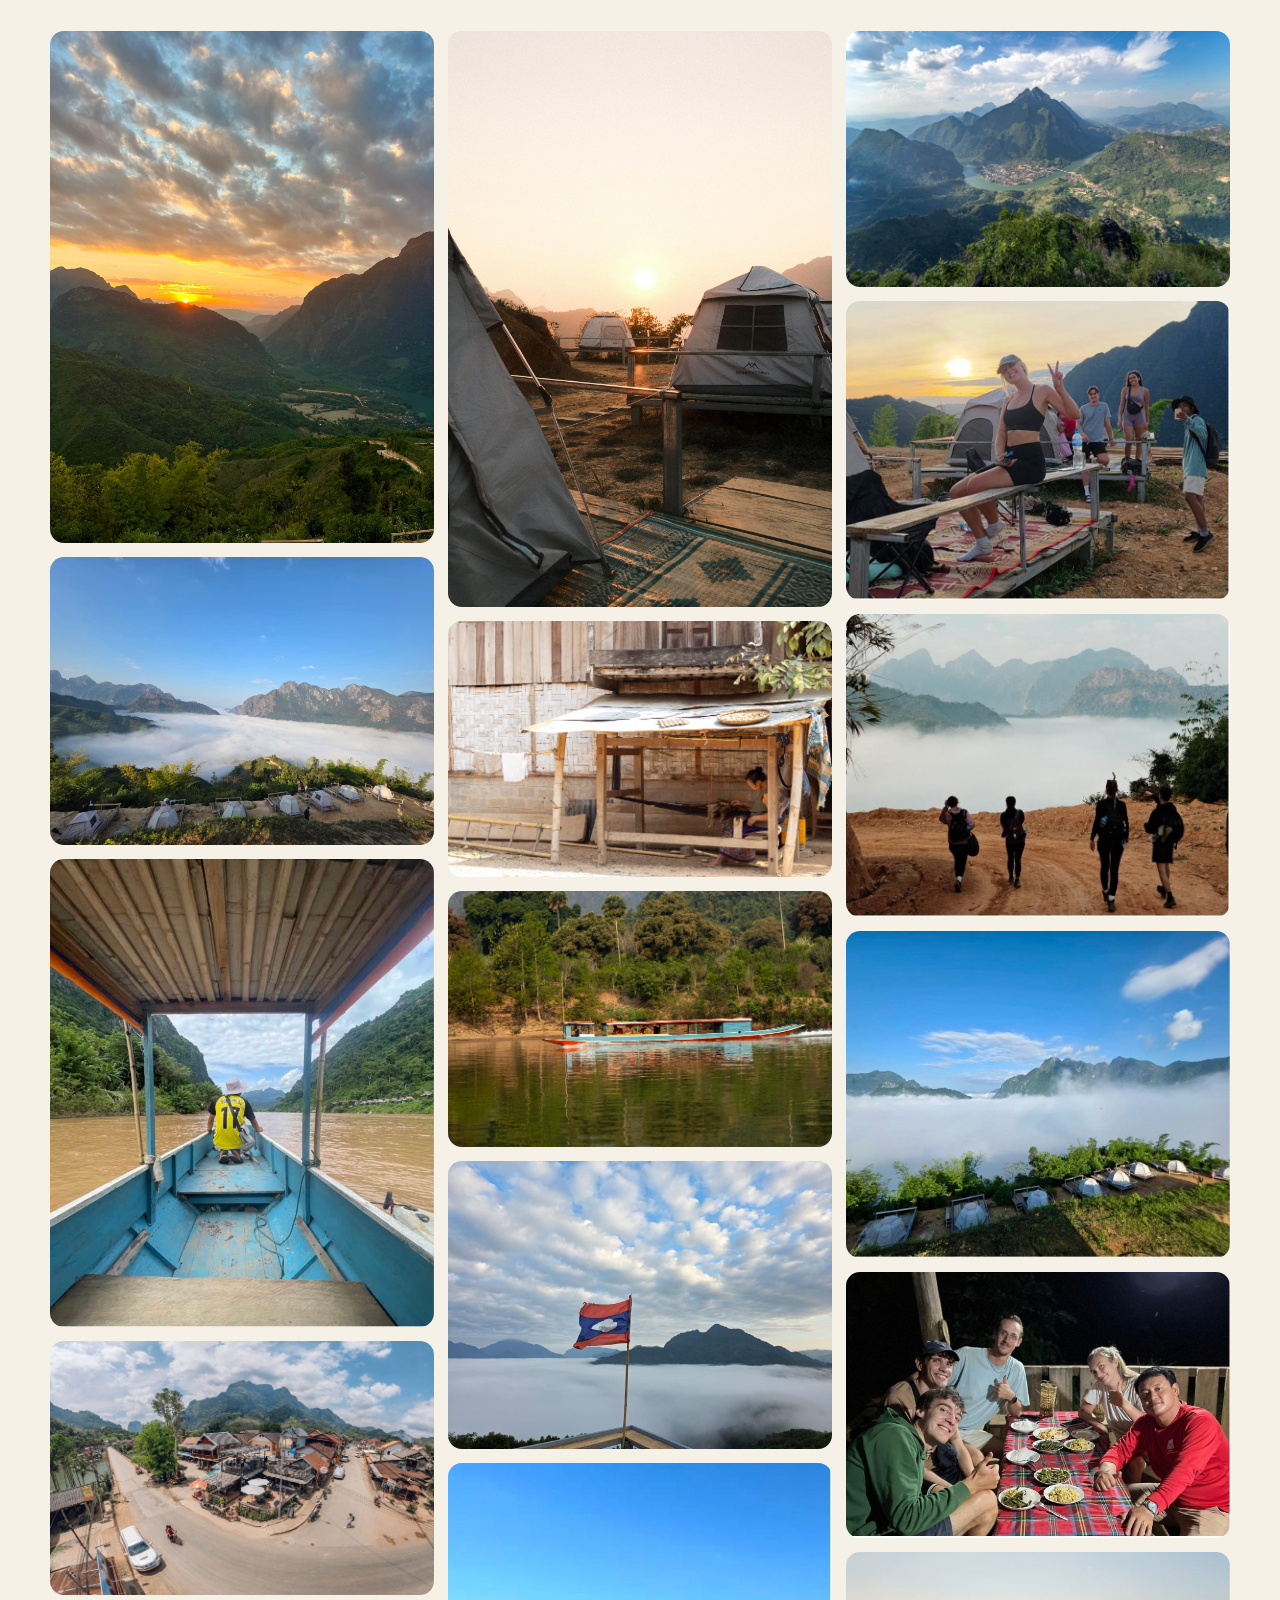
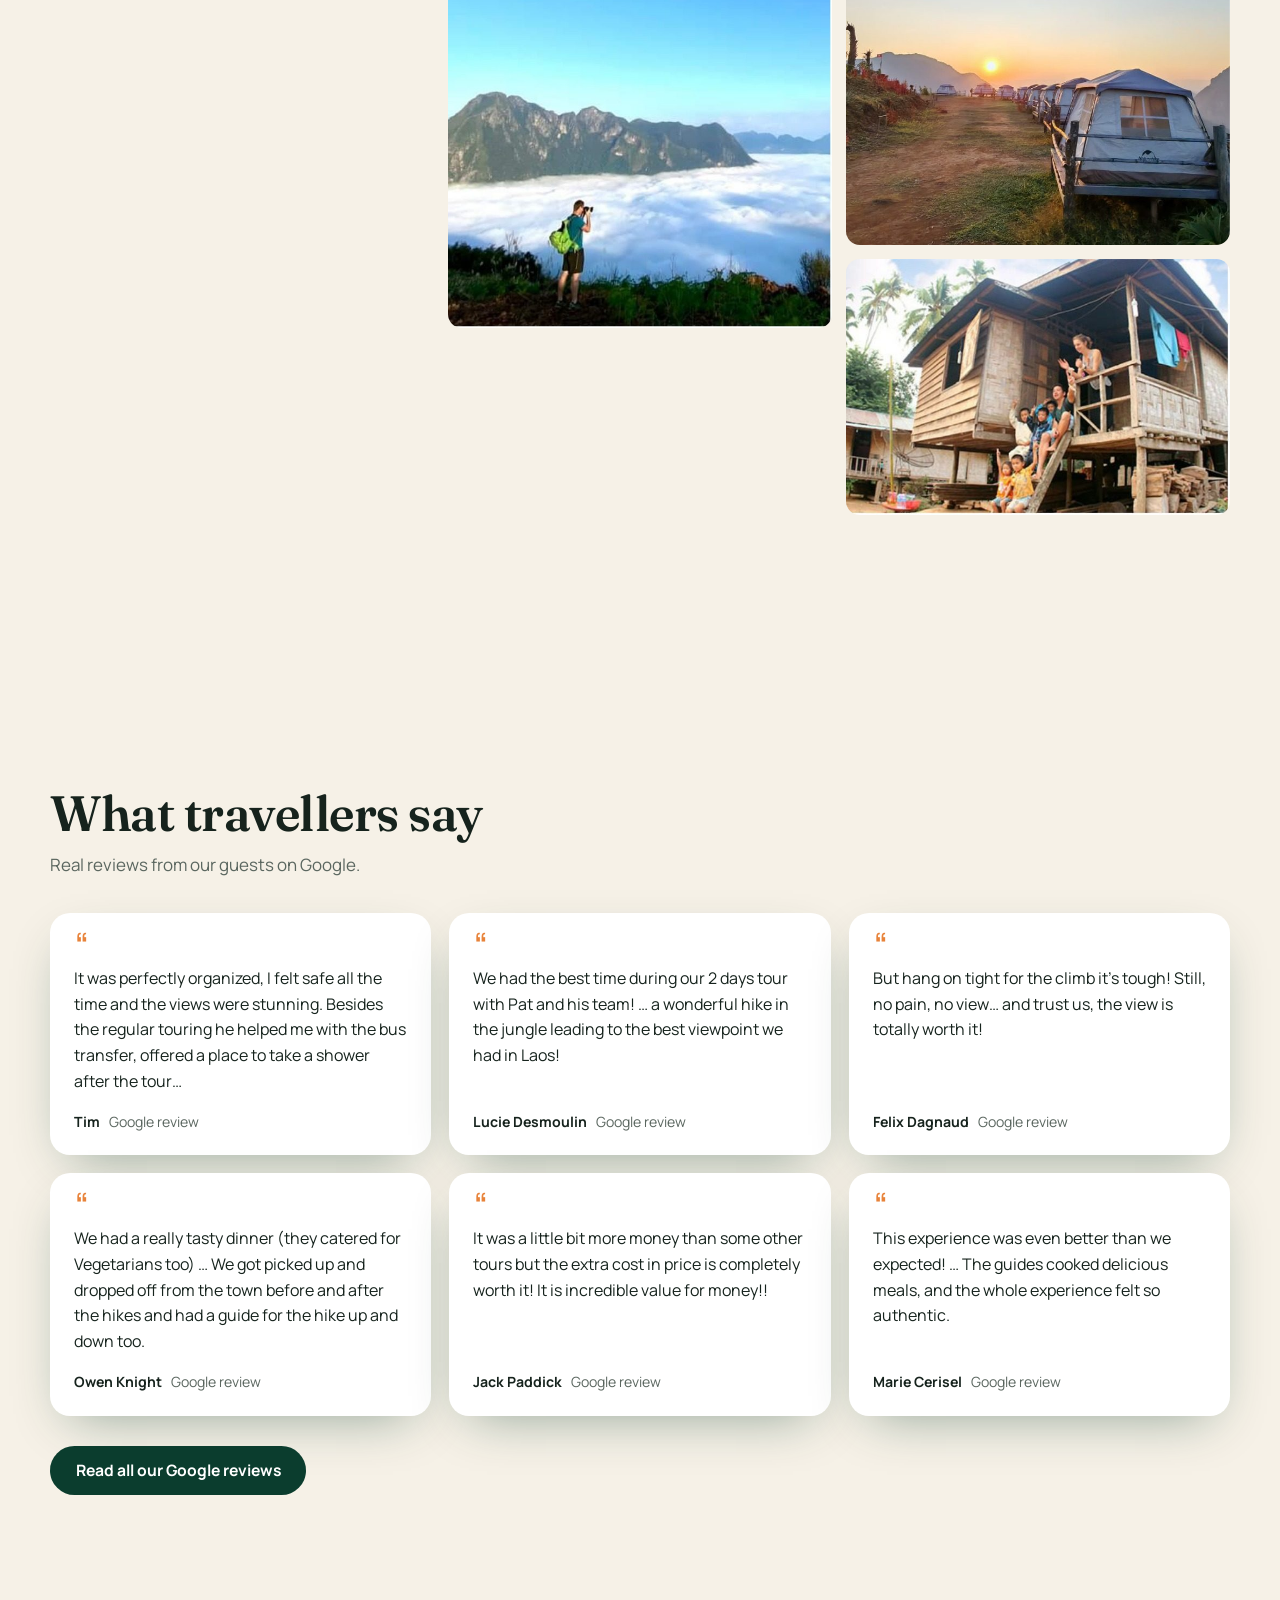
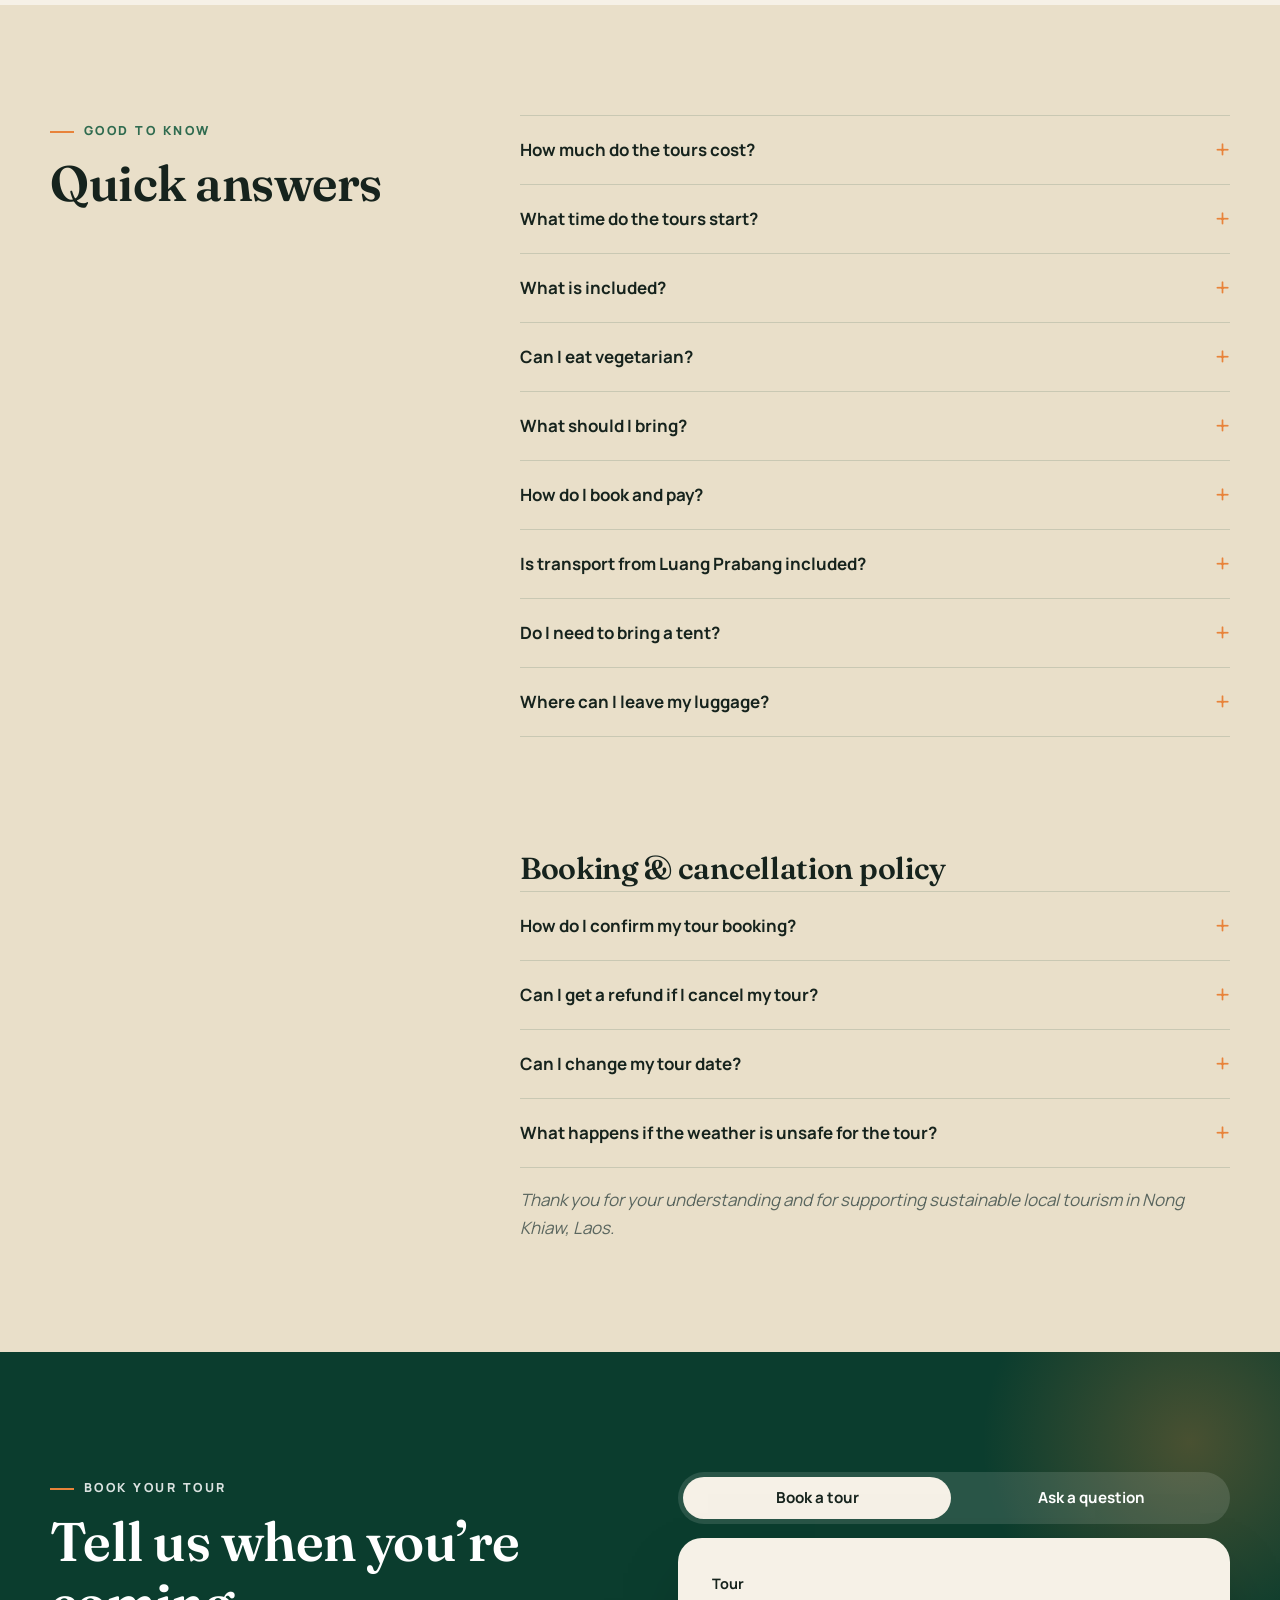
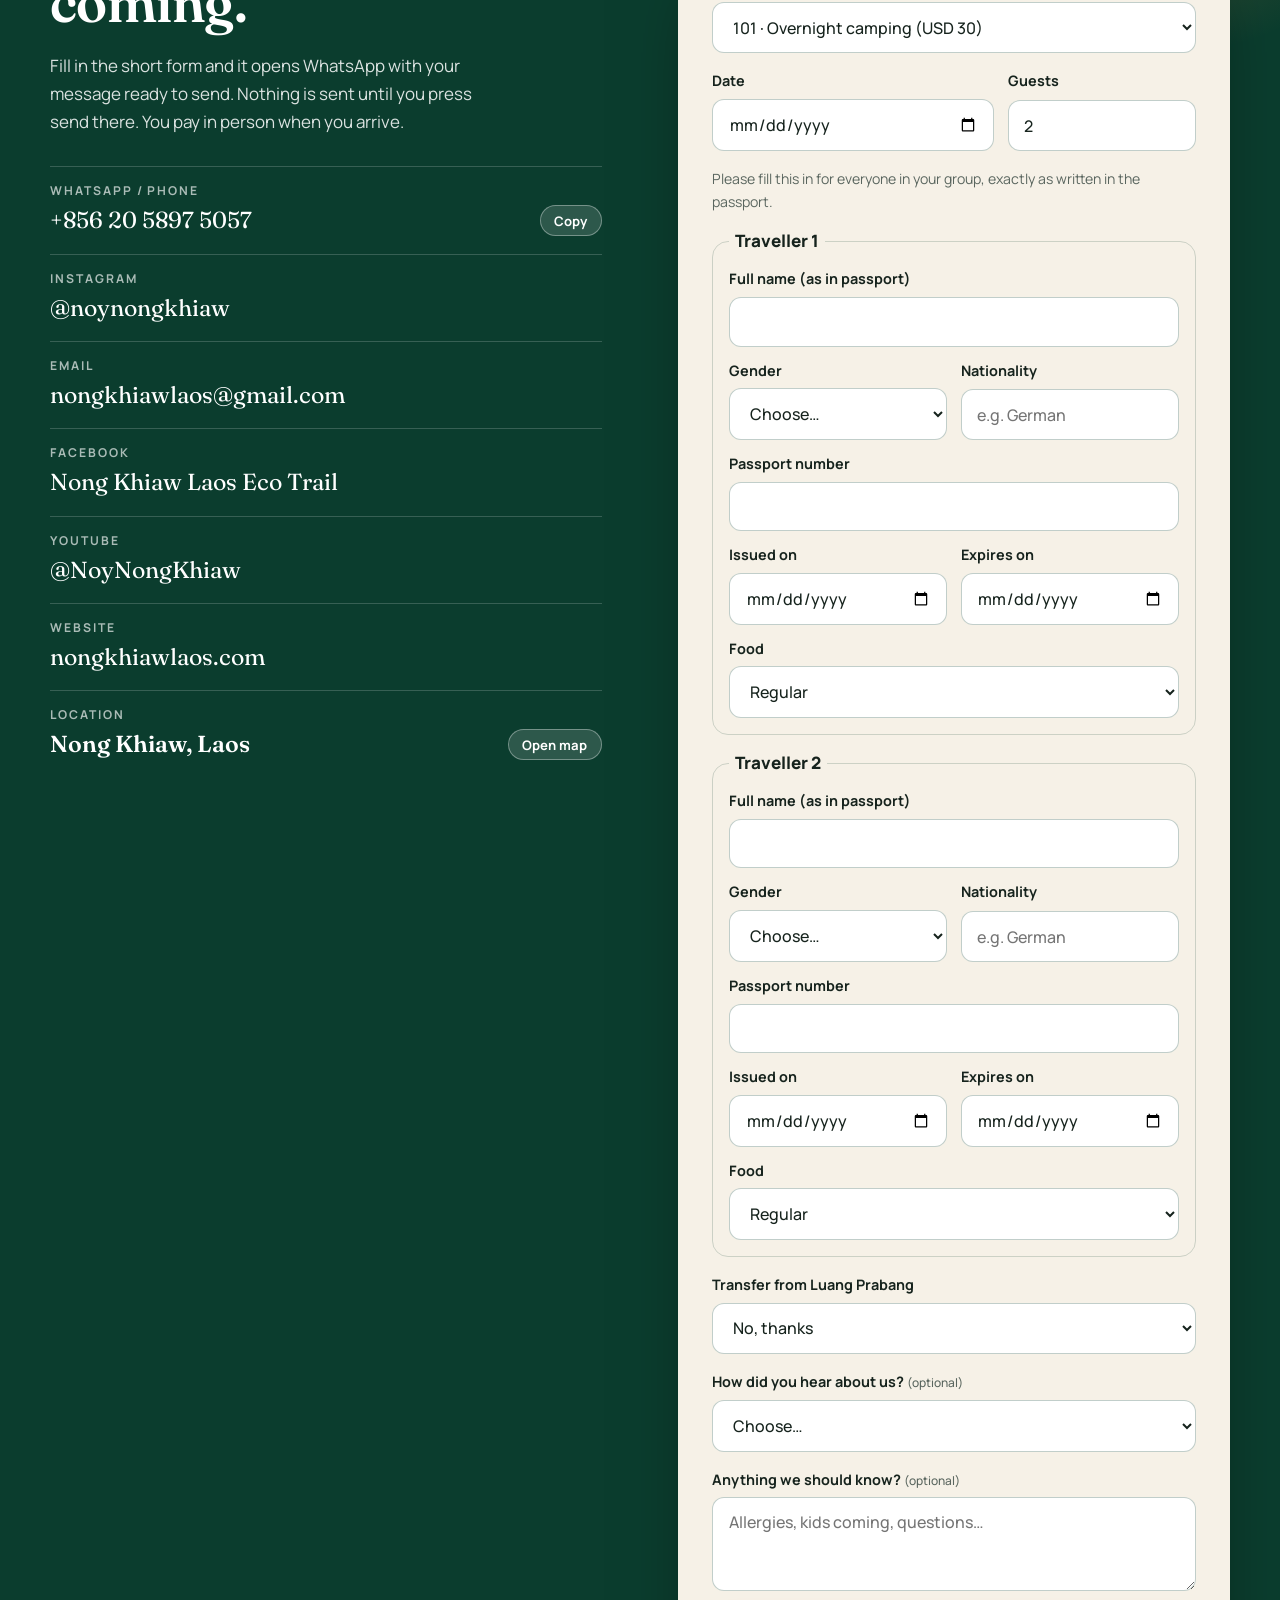
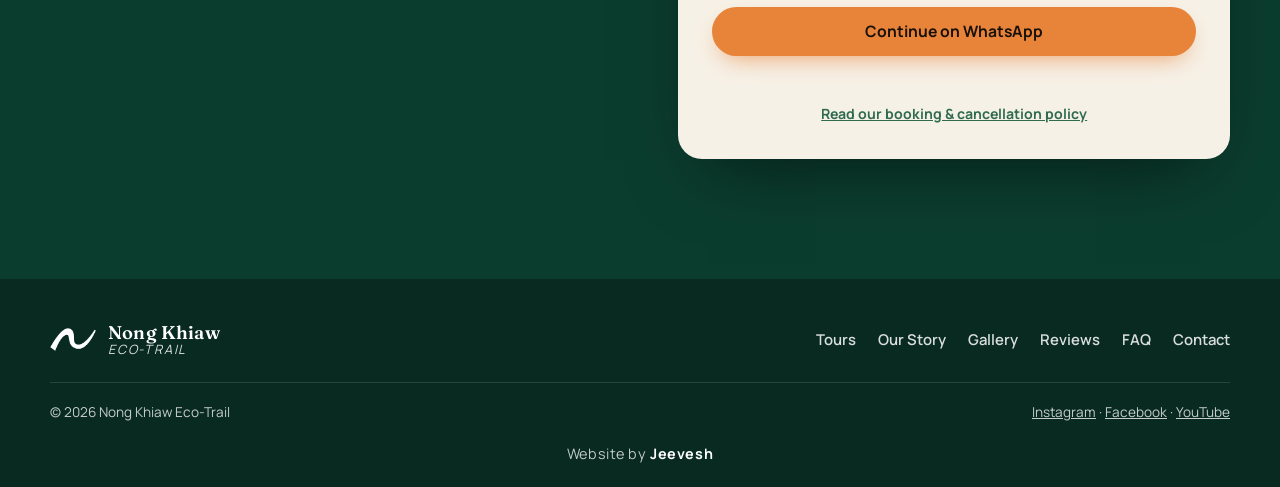
==== commit 32a5479d: "Booking & cancellation policy (Noy's Q&A) and the email address - FAQ section: "Booking & cancellati" ====
--- a/index.html
+++ b/index.html
@@ -29,6 +29,7 @@
   "image": "https://nongkhiawlaos.com/images/og-cover.jpg",
   "description": "Locally run tours from Nong Khiaw, Laos: overnight camping above the clouds, 2 and 3 day treks with homestay, slow boat, waterfall and kayaking.",
   "telephone": "+856 20 5897 5057",
+  "email": "nongkhiawlaos@gmail.com",
   "address": { "@type": "PostalAddress", "addressLocality": "Nong Khiaw", "addressCountry": "LA" },
   "sameAs": ["https://www.instagram.com/noynongkhiaw/", "https://www.facebook.com/profile.php?id=61571539602130", "https://www.youtube.com/@NoyNongKhiaw"]
 }
@@ -285,6 +286,16 @@
       <details><summary data-i18n="q8">Do I need to bring a tent?</summary><p data-i18n="a8">No.</p></details>
       <details><summary data-i18n="q9">Where can I leave my luggage?</summary><p data-i18n="a9">At our office.</p></details>
     </div>
+    <div class="policy reveal" id="policy">
+      <h3 data-i18n="pol_h">Booking &amp; cancellation policy</h3>
+      <div class="faq-list">
+        <details><summary data-i18n="pq1">How do I confirm my tour booking?</summary><p data-i18n="pa1">Your tour is confirmed once we receive your booking details.</p></details>
+        <details><summary data-i18n="pq2">Can I get a refund if I cancel my tour?</summary><p data-i18n="pa2">No refund applies for personal reasons.</p></details>
+        <details><summary data-i18n="pq3">Can I change my tour date?</summary><p data-i18n="pa3">Yes, depending on availability.</p></details>
+        <details><summary data-i18n="pq4">What happens if the weather is unsafe for the tour?</summary><p data-i18n="pa4">We will arrange an alternative date.</p></details>
+      </div>
+      <p class="policy-thanks" data-i18n="pol_thanks">Thank you for your understanding and for supporting sustainable local tourism in Nong Khiaw, Laos.</p>
+    </div>
   </div>
 </section>
 
@@ -304,6 +315,7 @@
           </div>
         </li>
         <li><span data-i18n="c_ig">Instagram</span><a href="https://www.instagram.com/noynongkhiaw/" target="_blank" rel="noopener">@noynongkhiaw</a></li>
+        <li><span data-i18n="c_email">Email</span><a href="mailto:nongkhiawlaos@gmail.com">nongkhiawlaos@gmail.com</a></li>
         <li><span>Facebook</span><a href="https://www.facebook.com/profile.php?id=61571539602130" target="_blank" rel="noopener">Nong Khiaw Laos Eco Trail</a></li>
         <li><span>YouTube</span><a href="https://www.youtube.com/@NoyNongKhiaw" target="_blank" rel="noopener">@NoyNongKhiaw</a></li>
         <li><span data-i18n="c_web">Website</span><a href="https://nongkhiawlaos.com">nongkhiawlaos.com</a></li>
@@ -368,6 +380,7 @@
       </label>
       <button class="btn btn-sun btn-block" type="submit" data-i18n="submit">Continue on WhatsApp</button>
       <p class="form-hint" id="formHint" role="status" aria-live="polite"></p>
+      <p class="policy-link"><a href="#policy" data-i18n="pol_link">Read our booking &amp; cancellation policy</a></p>
     </form>
     <form class="form" id="askForm" novalidate hidden>
       <p class="trav-p" data-i18n="ask_p">Ask us anything. Your question opens in WhatsApp, and we usually reply the same day.</p>
--- a/css/style.css
+++ b/css/style.css
@@ -372,3 +372,9 @@
 .foot-bottom .social a{color:inherit}
 @media (max-width:960px){.rev-grid{grid-template-columns:1fr 1fr}}
 @media (max-width:620px){.rev-grid{grid-template-columns:1fr}}
+.policy{grid-column:2;margin-top:clamp(30px,5vw,50px);scroll-margin-top:100px}
+.policy h3{font-family:var(--serif);font-size:clamp(1.4rem,2.6vw,1.9rem);margin:0 0 6px}
+.policy-thanks{margin:18px 0 0;color:var(--muted);font-style:italic}
+.policy-link{margin:-6px 0 0;text-align:center;font-size:.88rem}
+.policy-link a{color:var(--moss);font-weight:700}
+@media (max-width:960px){.policy{grid-column:auto}}
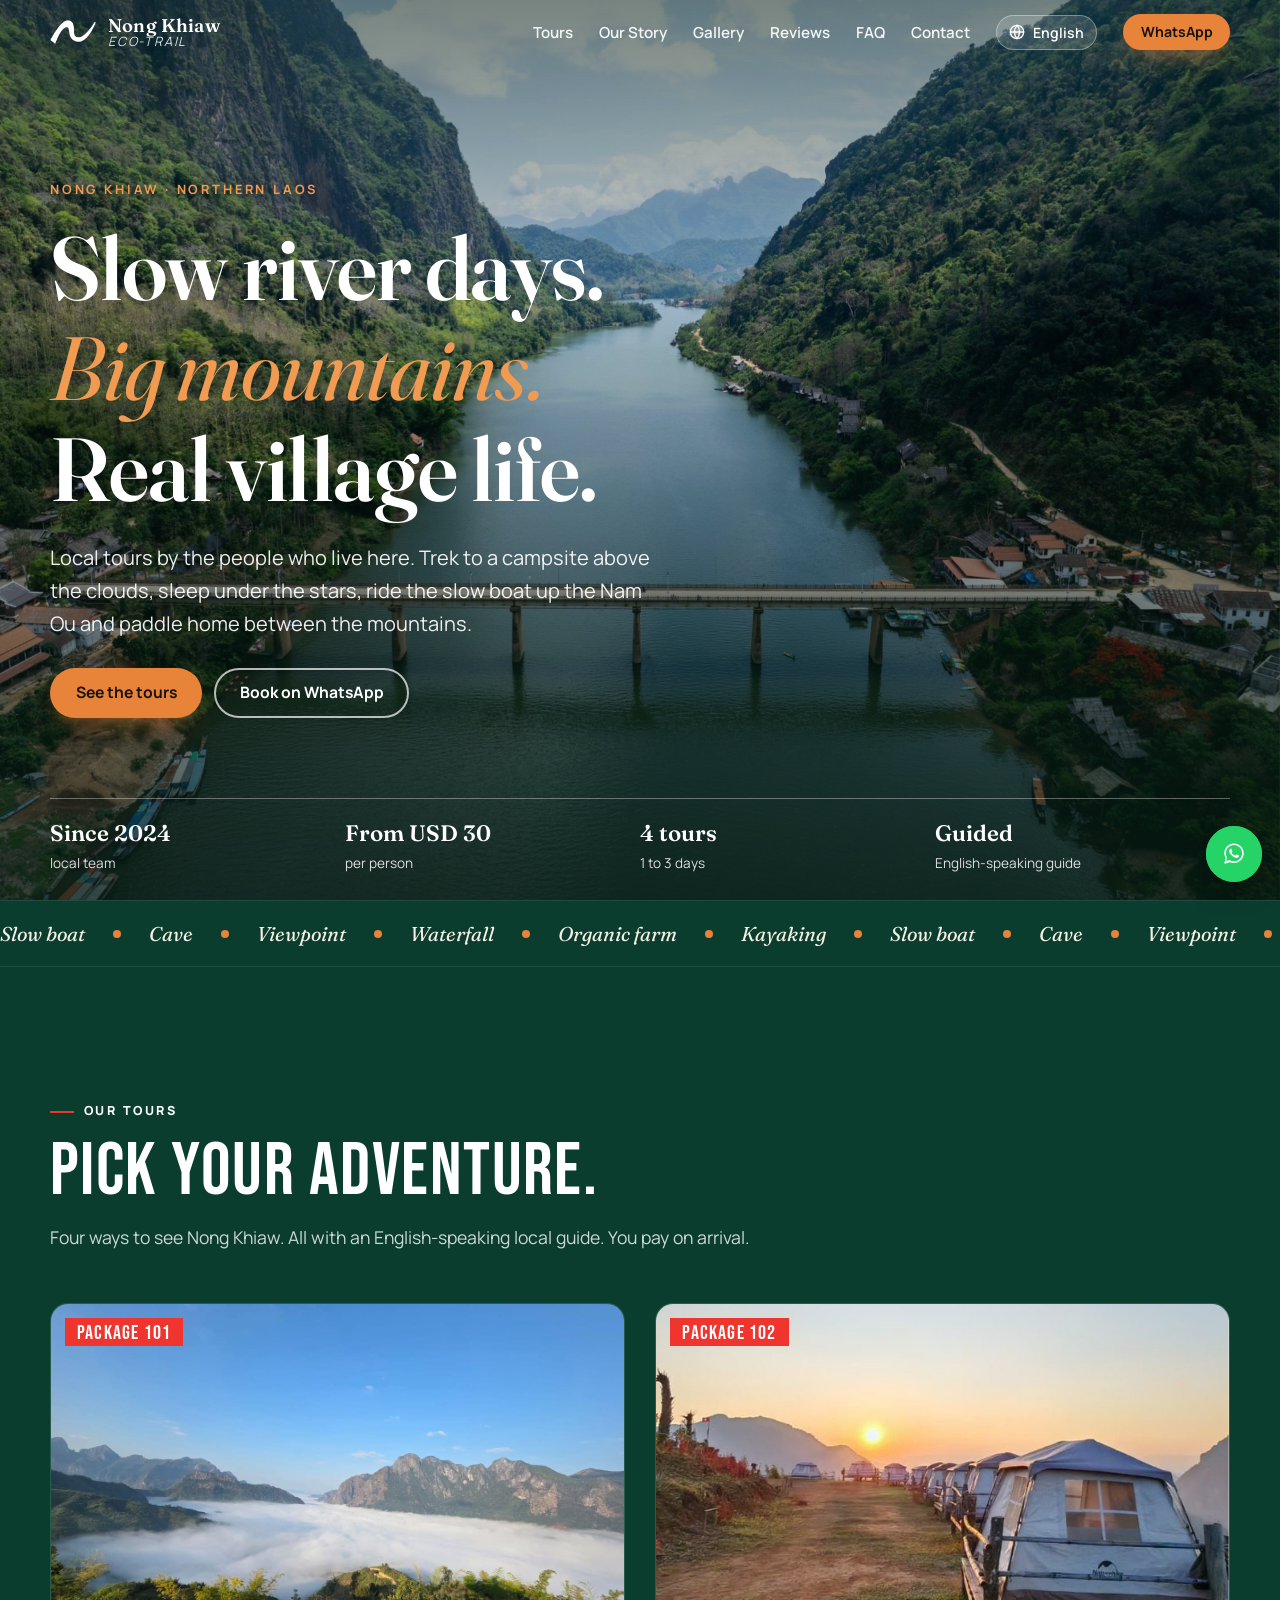
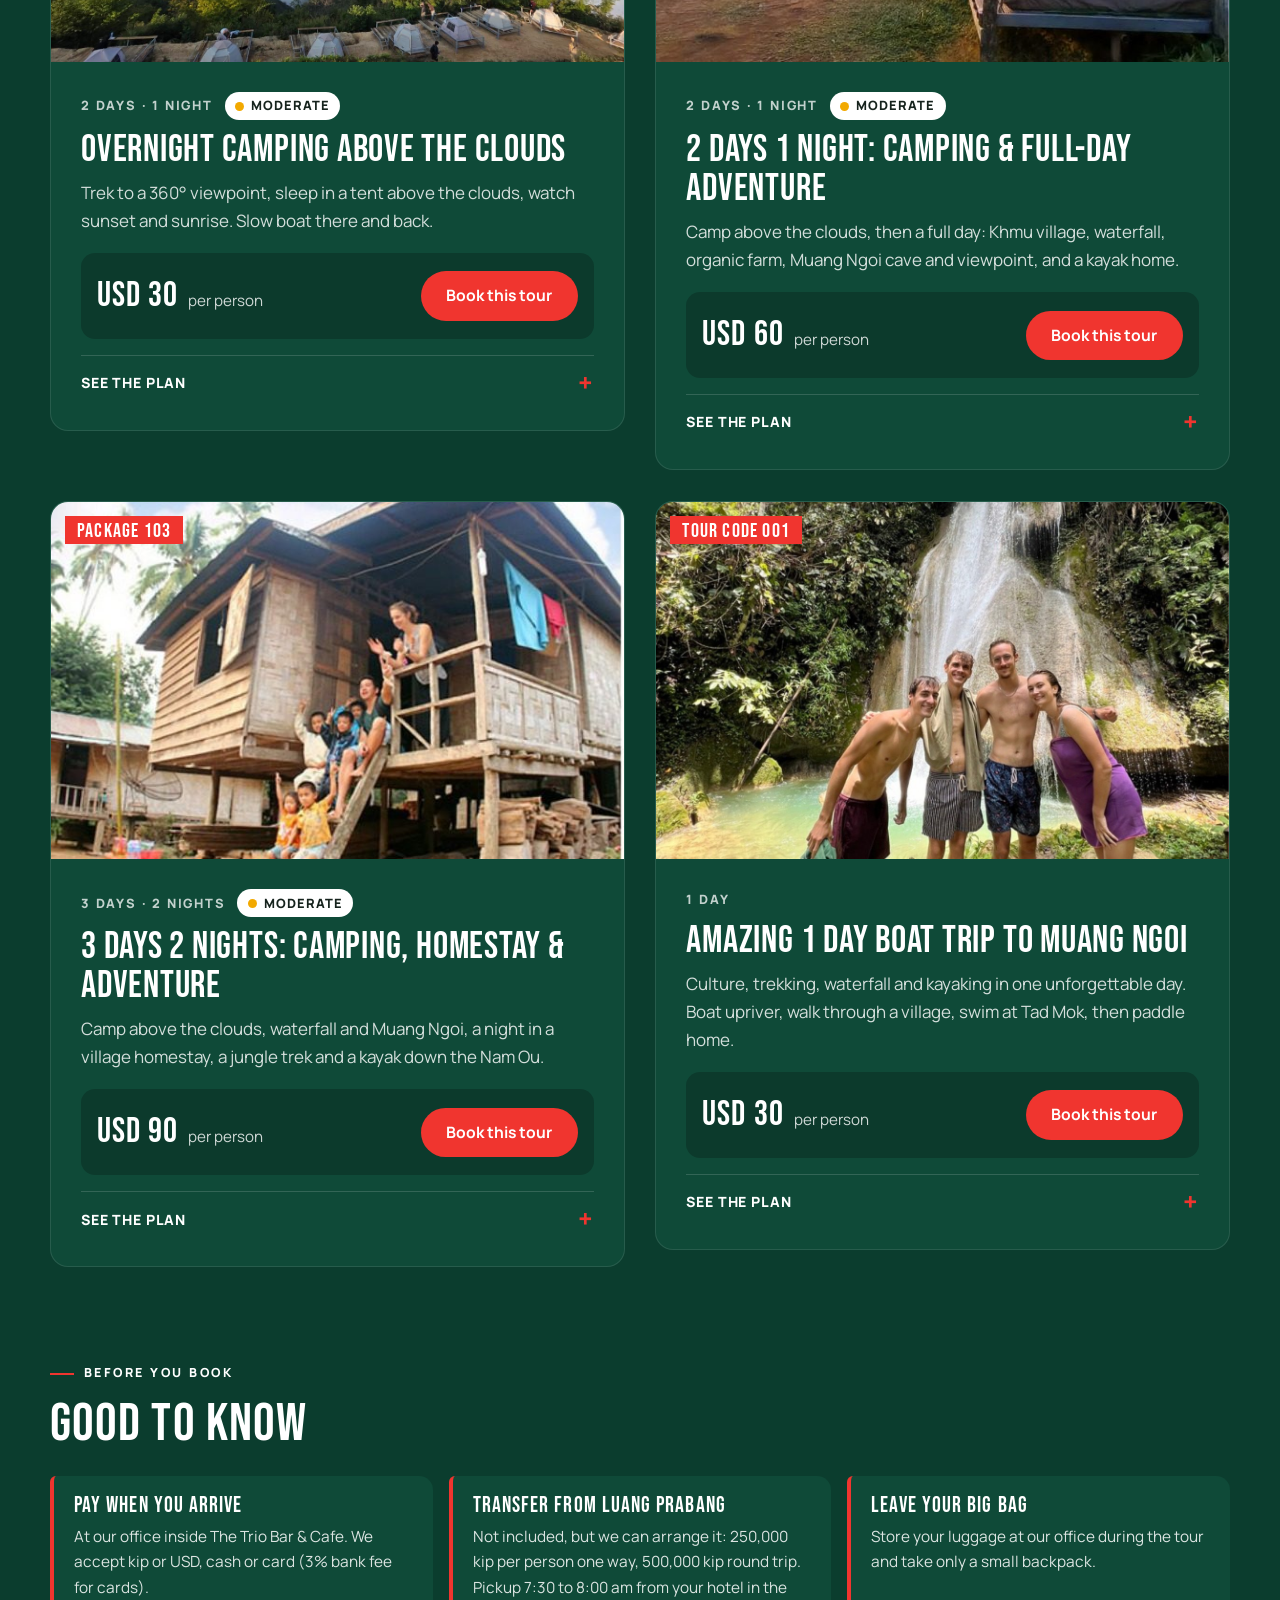
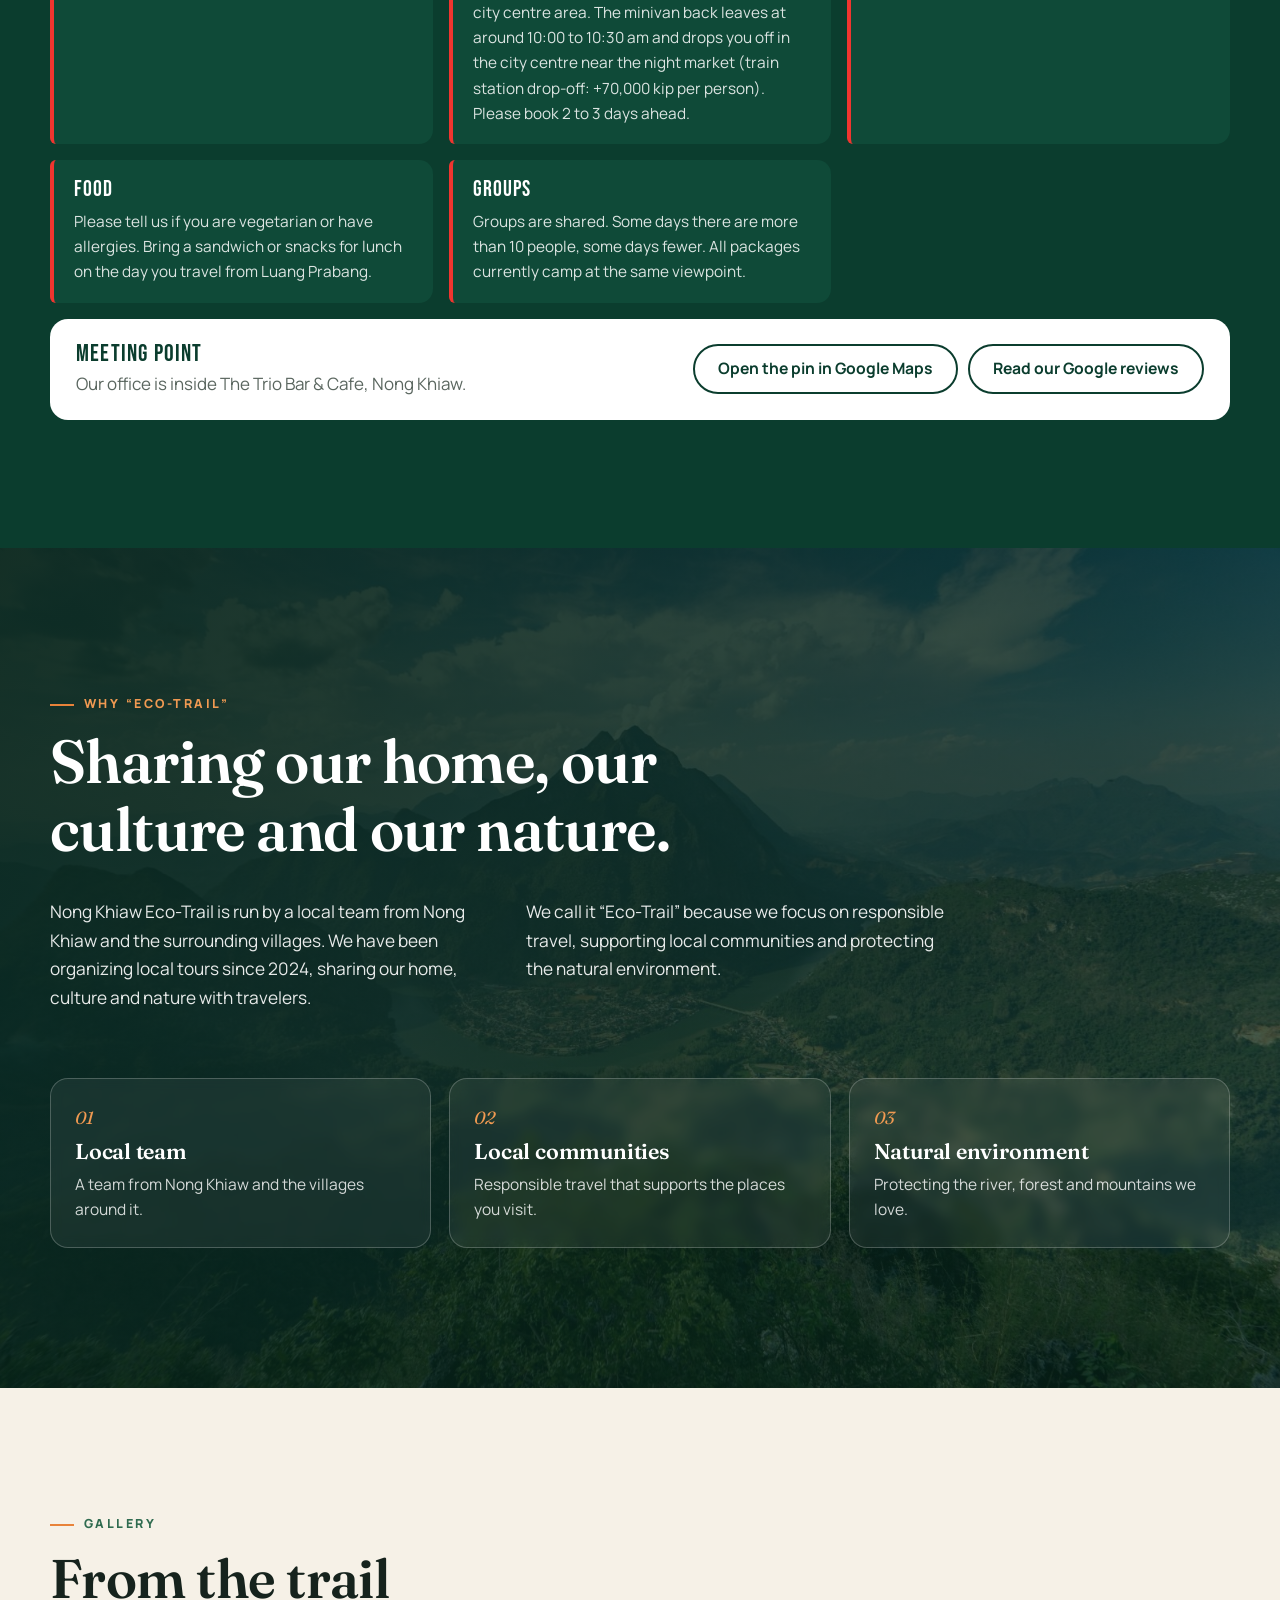
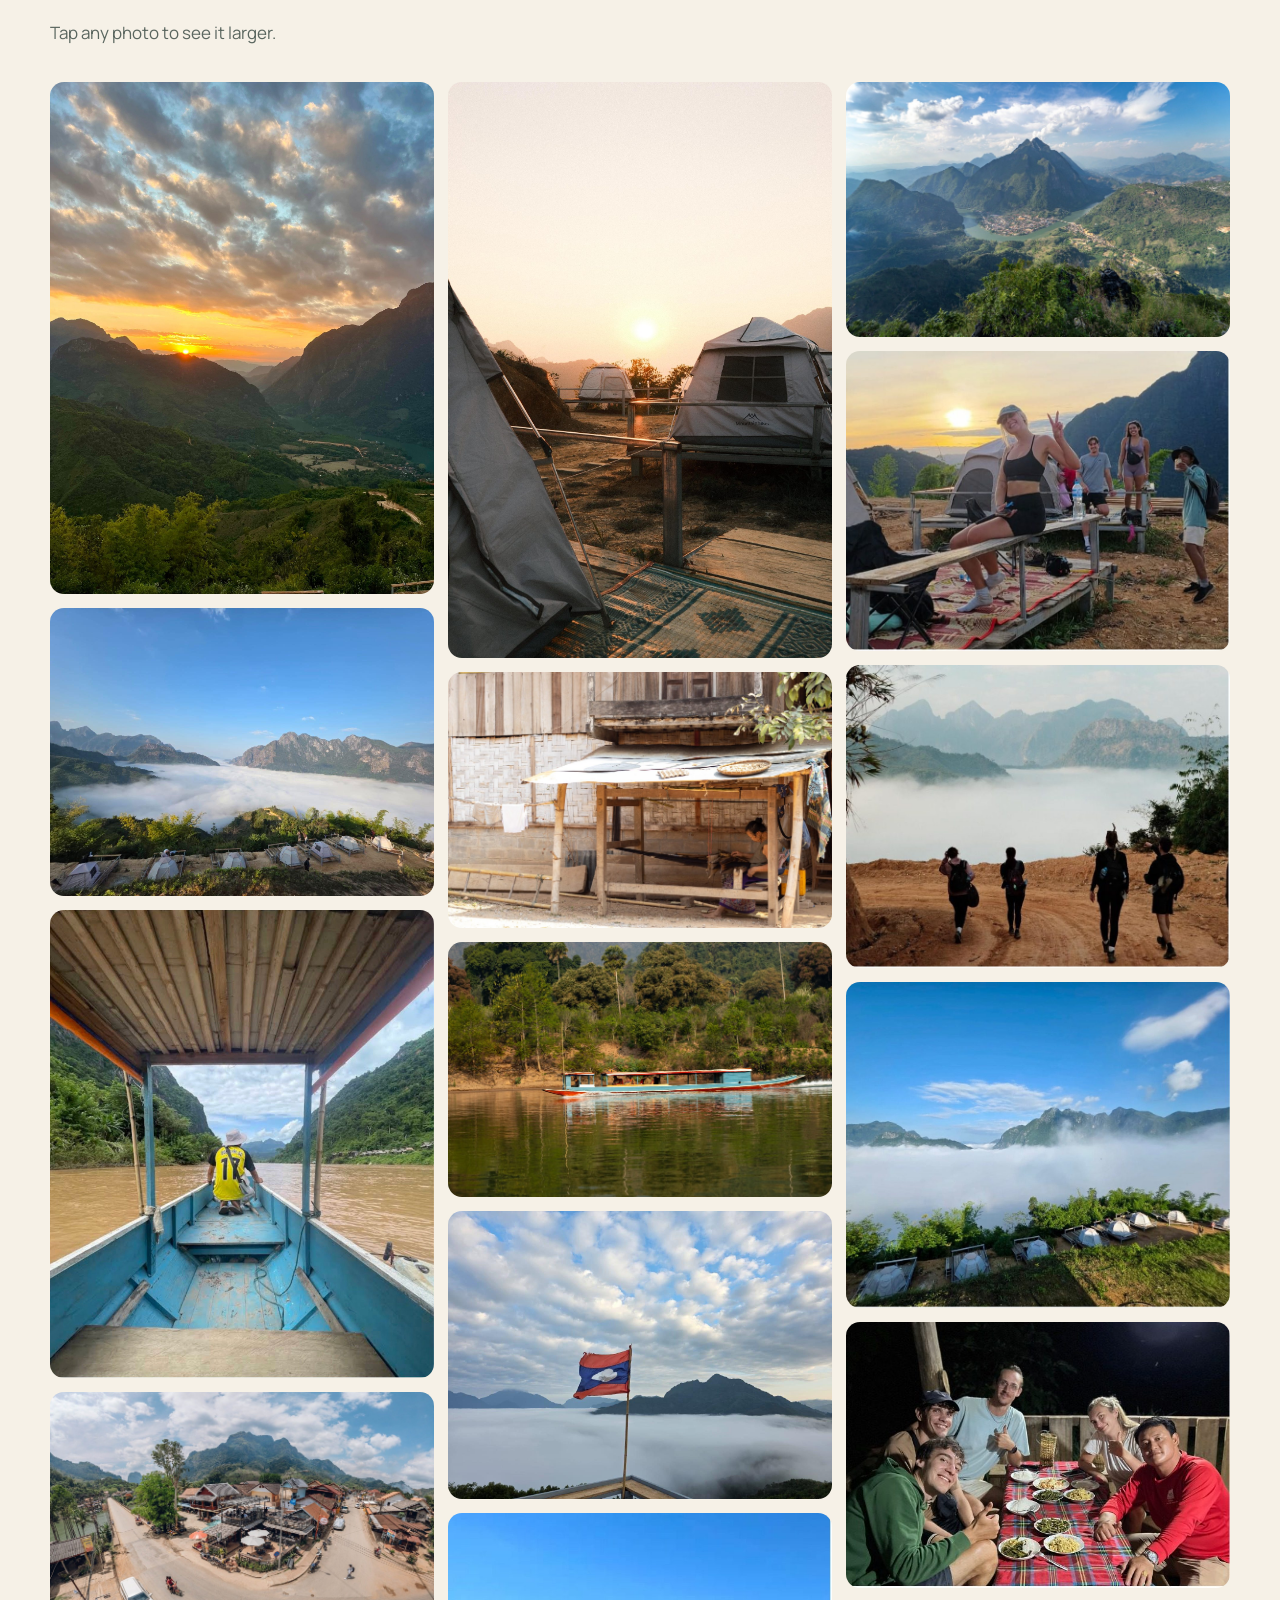
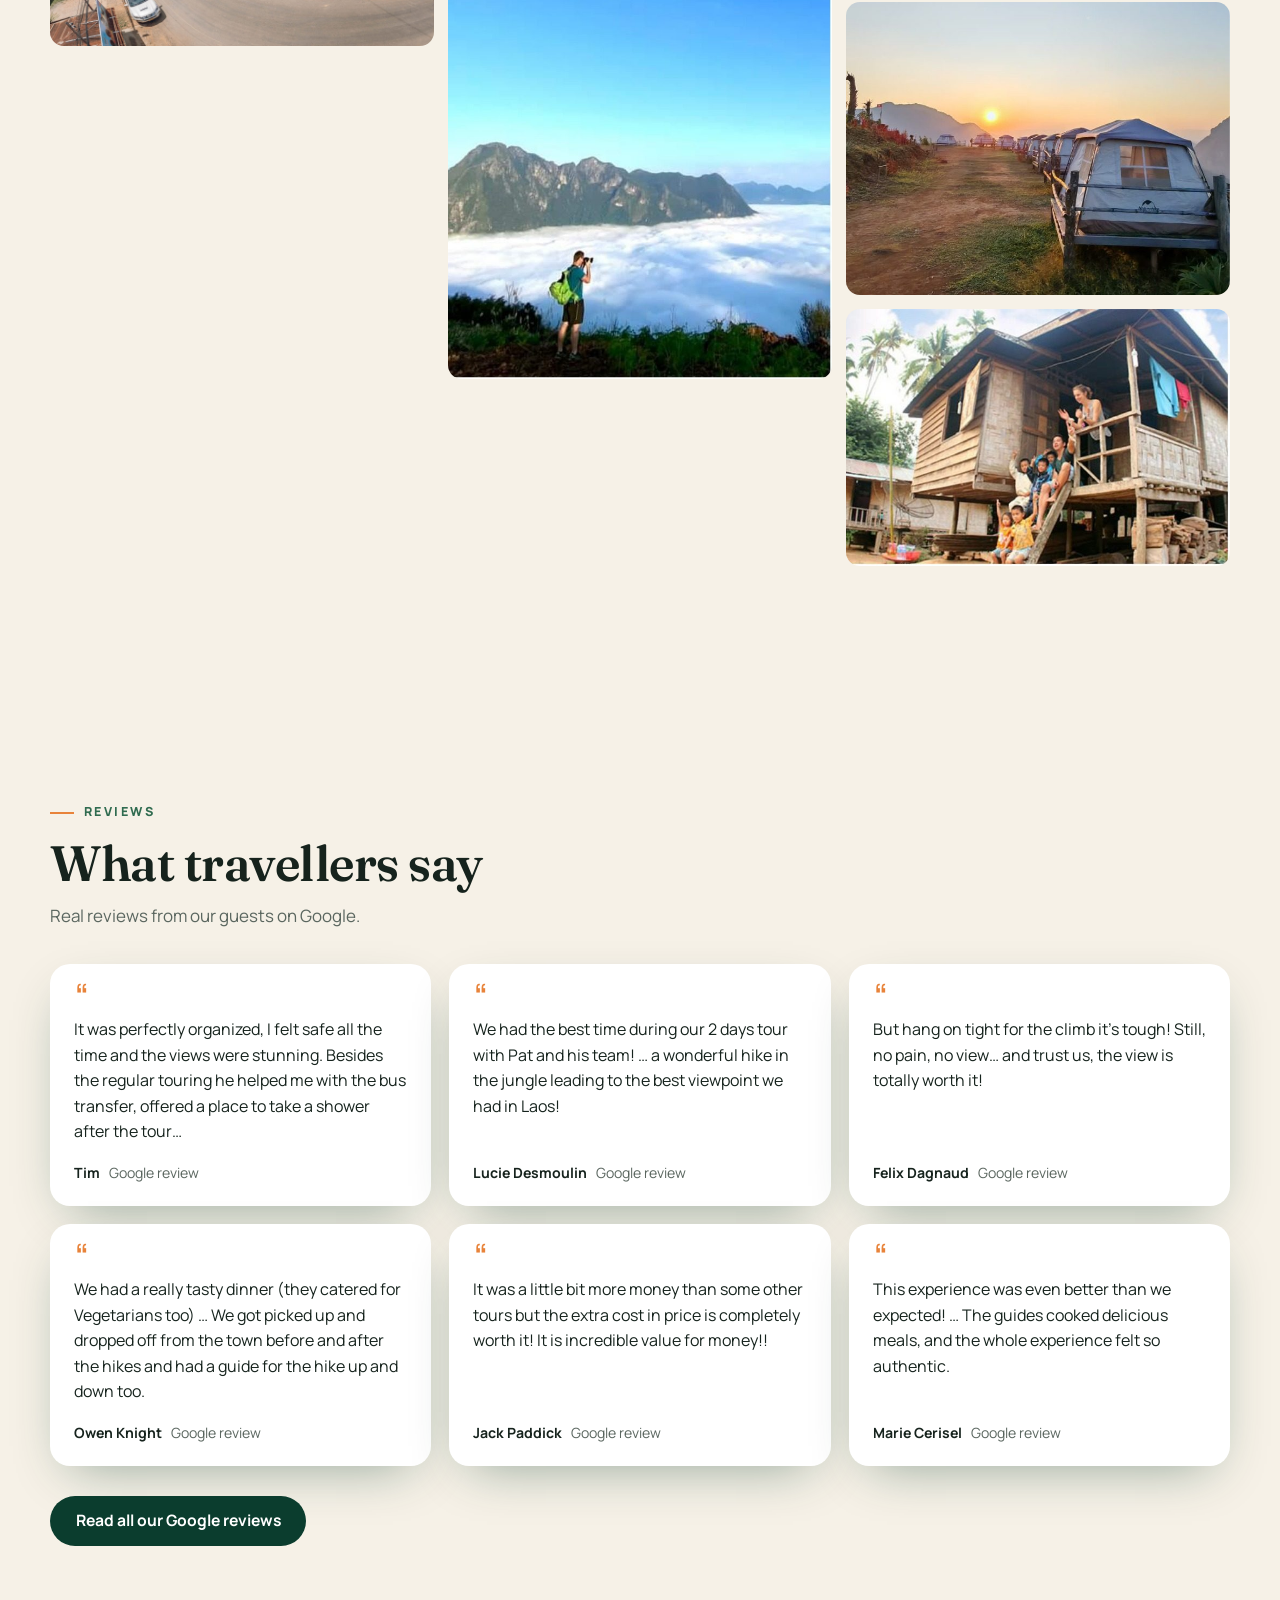
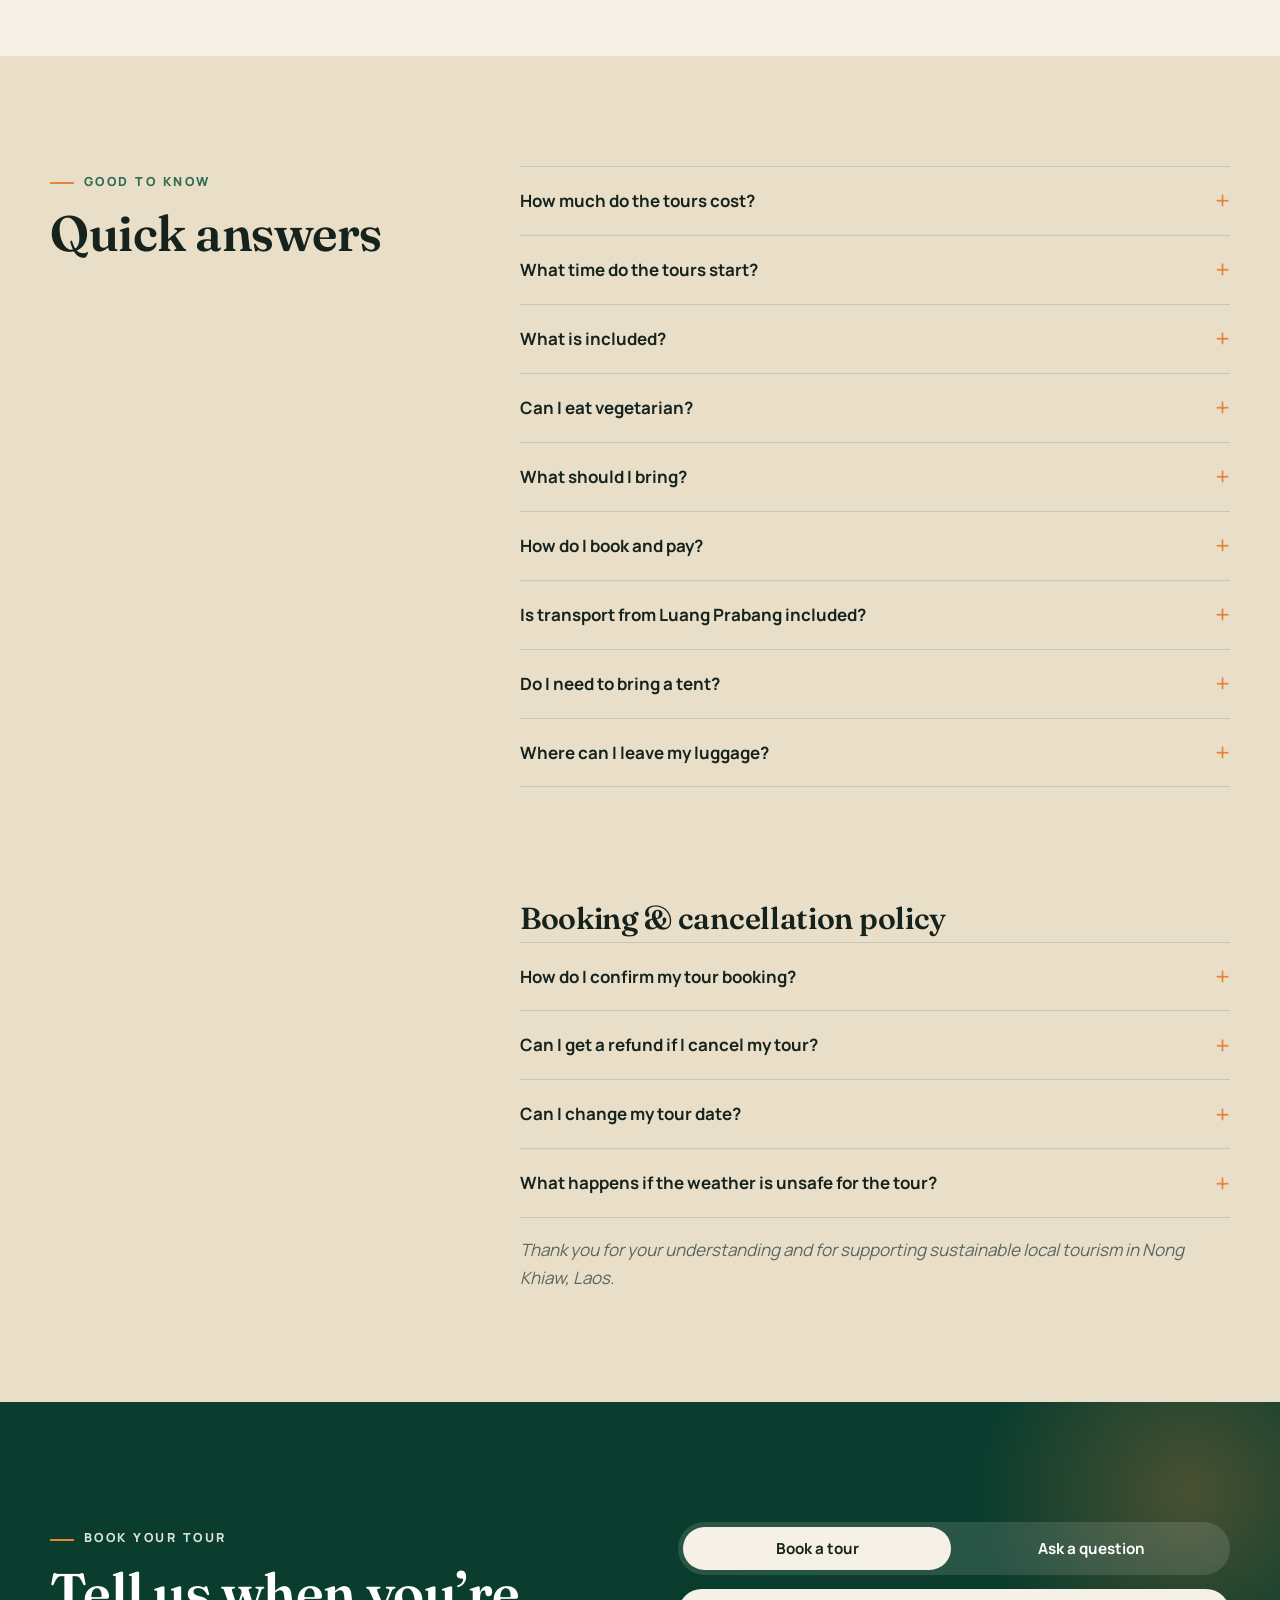
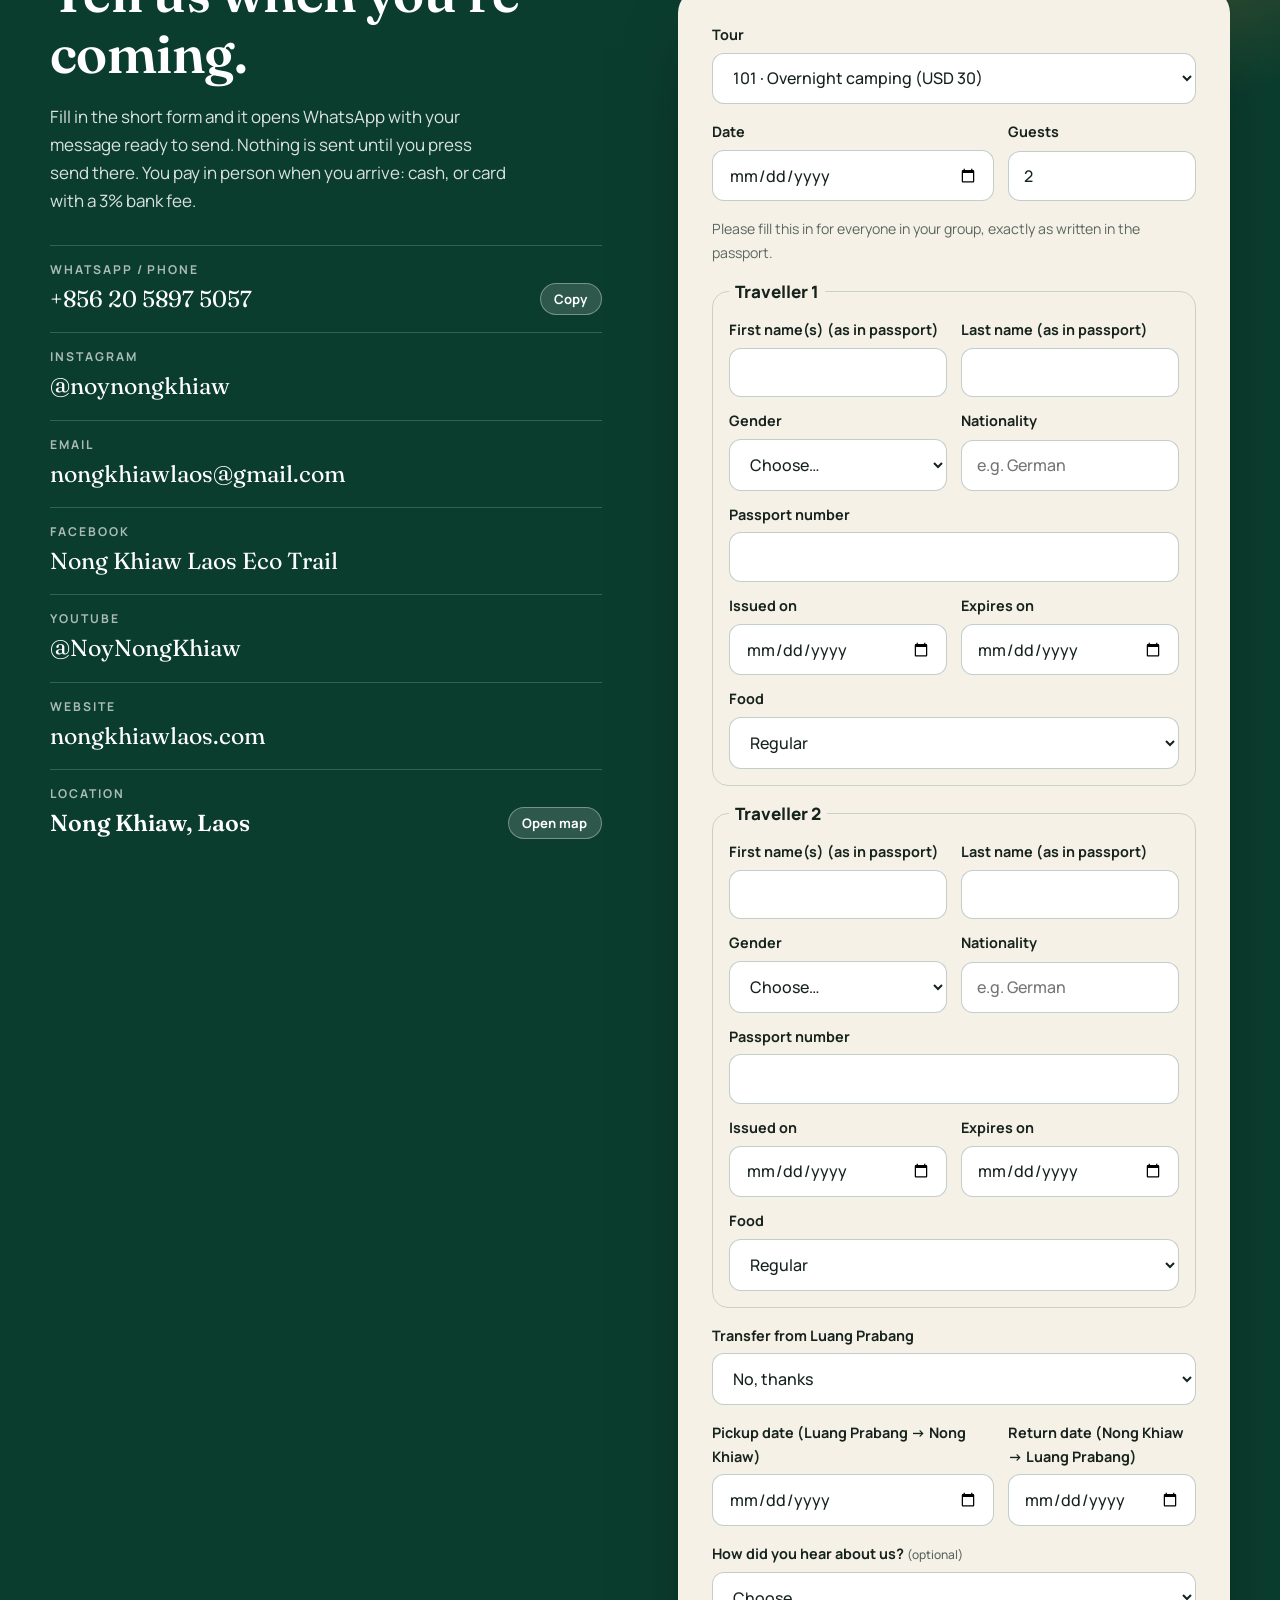
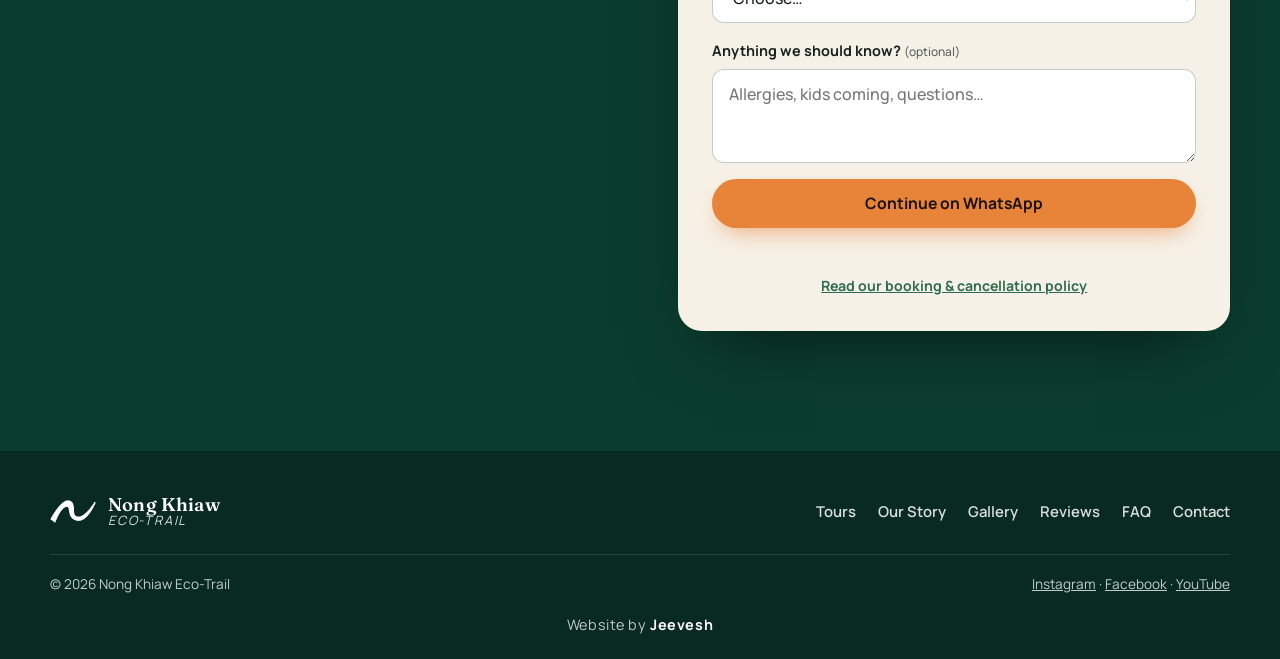
==== commit d28ffc59: "Noy's testing sheet (8.10.26) and the iPhone "Book this tour" jump - iPhone: "Book this tour" (and e" ====
--- a/index.html
+++ b/index.html
@@ -356,6 +356,14 @@
       <label><span data-i18n="lbl_transfer">Transfer from Luang Prabang</span>
         <select id="fTransfer" name="transfer"><option value="No" data-i18n="tr_none">No, thanks</option><option value="One way to Nong Khiaw" data-i18n="tr_one">One way to Nong Khiaw (250,000 kip)</option><option value="Round trip" data-i18n="tr_round">Round trip (500,000 kip)</option></select>
       </label>
+      <div class="row2 tdates" id="transferDates" hidden>
+        <label><span data-i18n="lbl_pickup_date">Pickup date (Luang Prabang → Nong Khiaw)</span>
+          <input type="date" id="fPickup" name="pickup_date">
+        </label>
+        <label id="returnRow" hidden><span data-i18n="lbl_return_date">Return date (Nong Khiaw → Luang Prabang)</span>
+          <input type="date" id="fReturn" name="return_date">
+        </label>
+      </div>
       <div class="pickup" id="hotelRow" hidden>
         <label><span data-i18n="lbl_hotel">Accommodation in Luang Prabang</span>
           <input type="text" id="fHotel" name="hotel" data-i18n-ph="ph_hotel" placeholder="Name of your hotel or hostel">
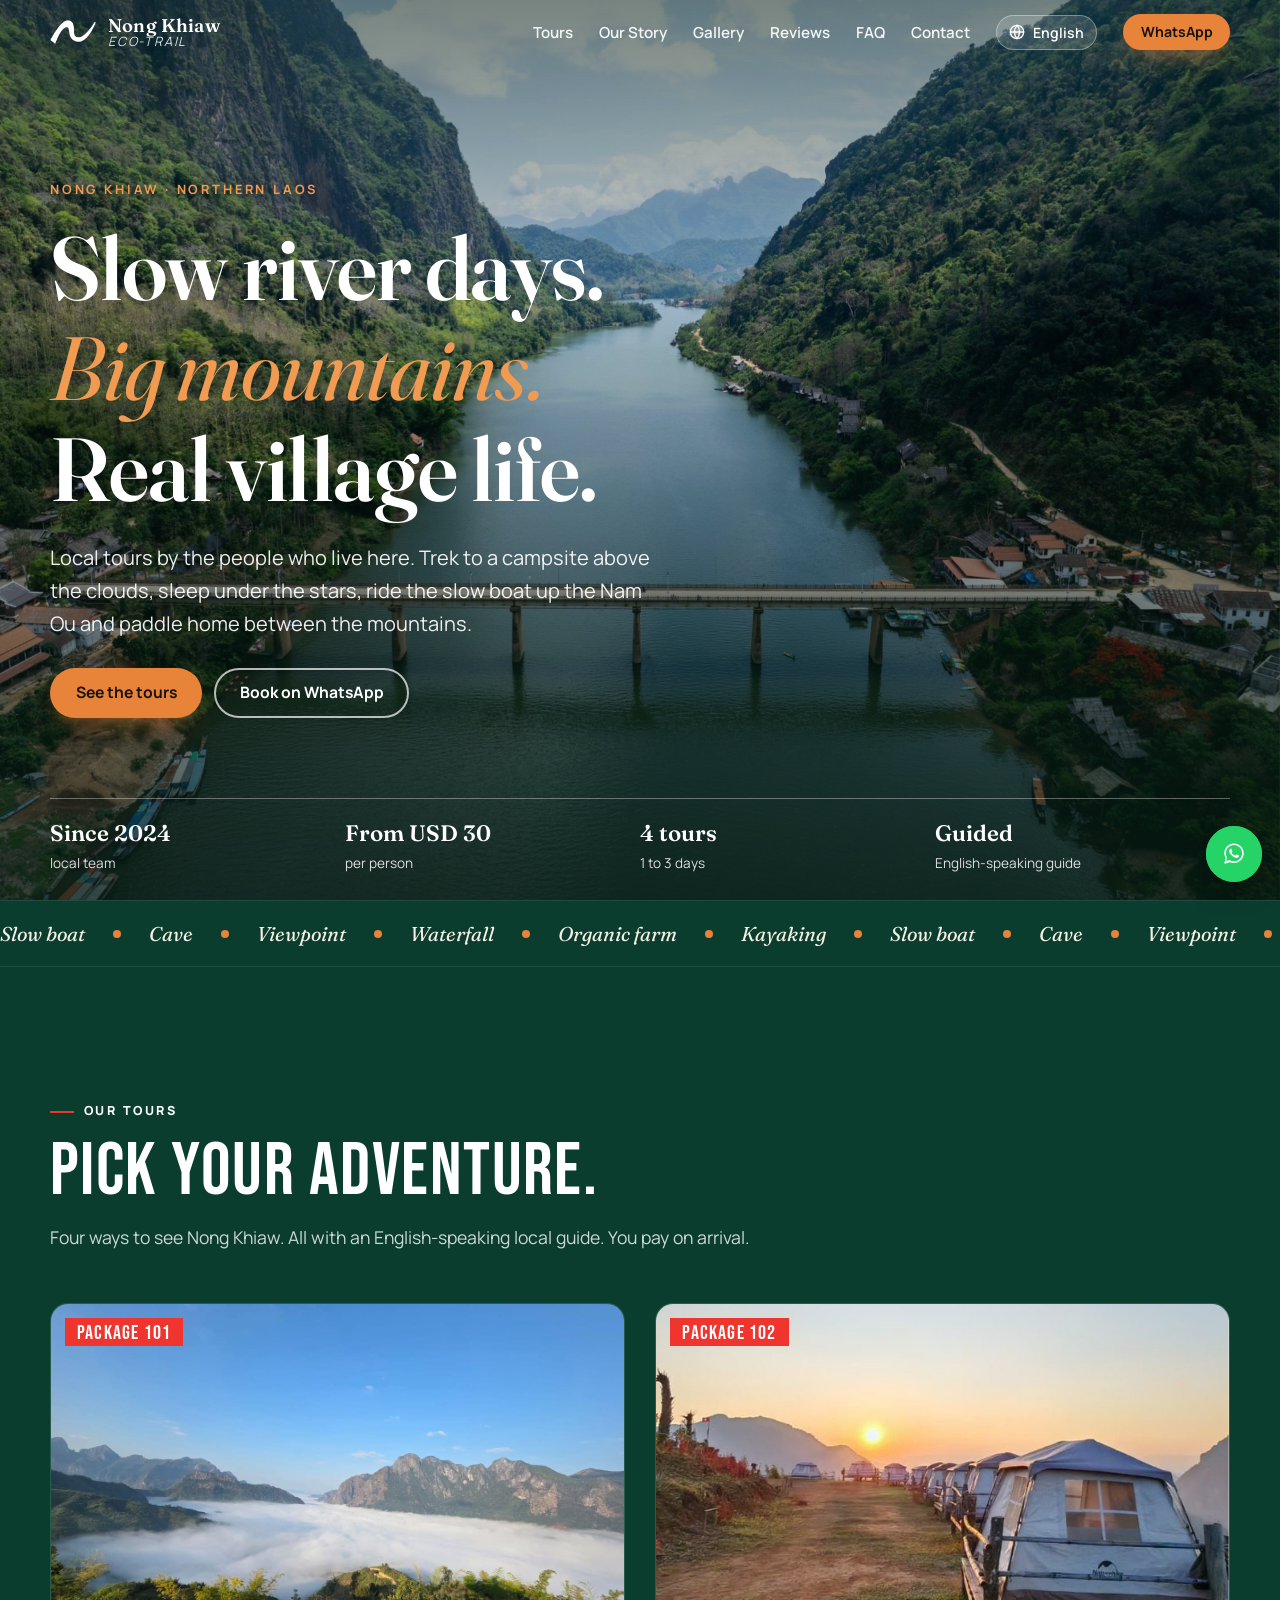
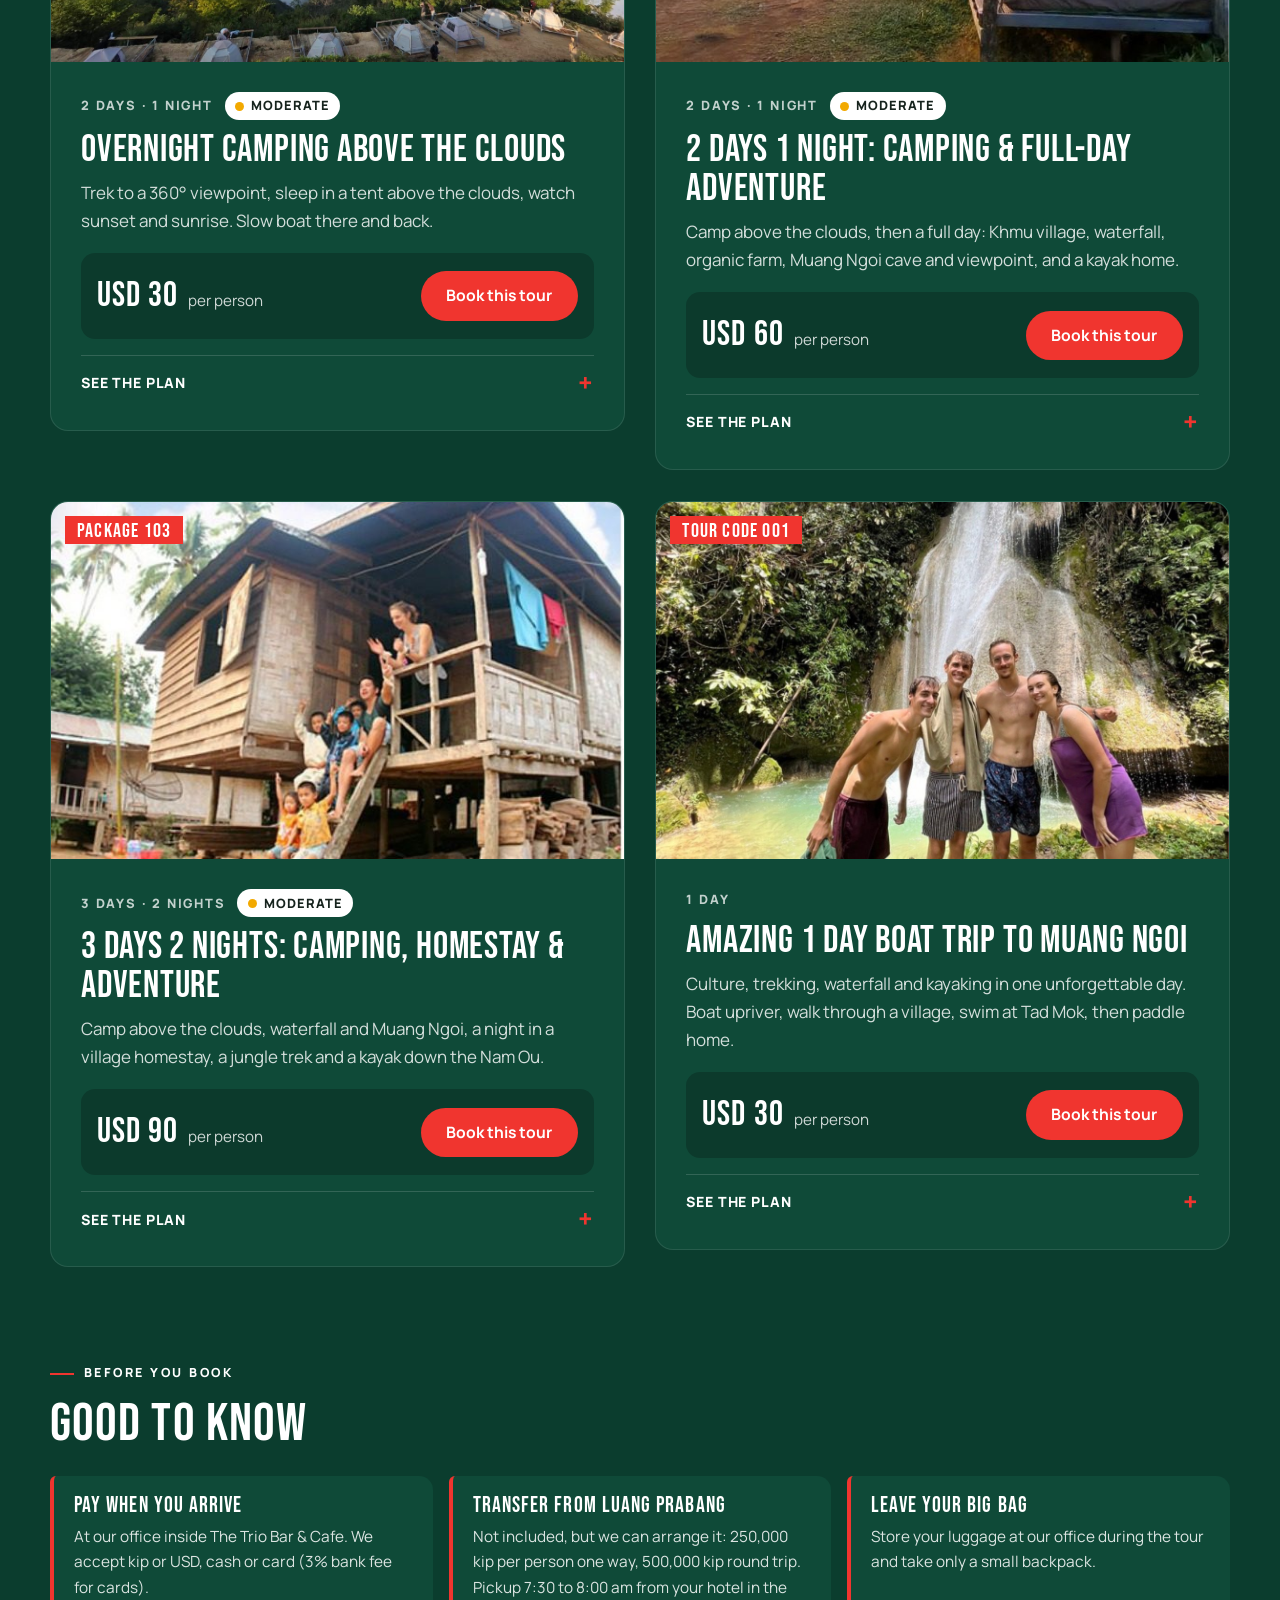
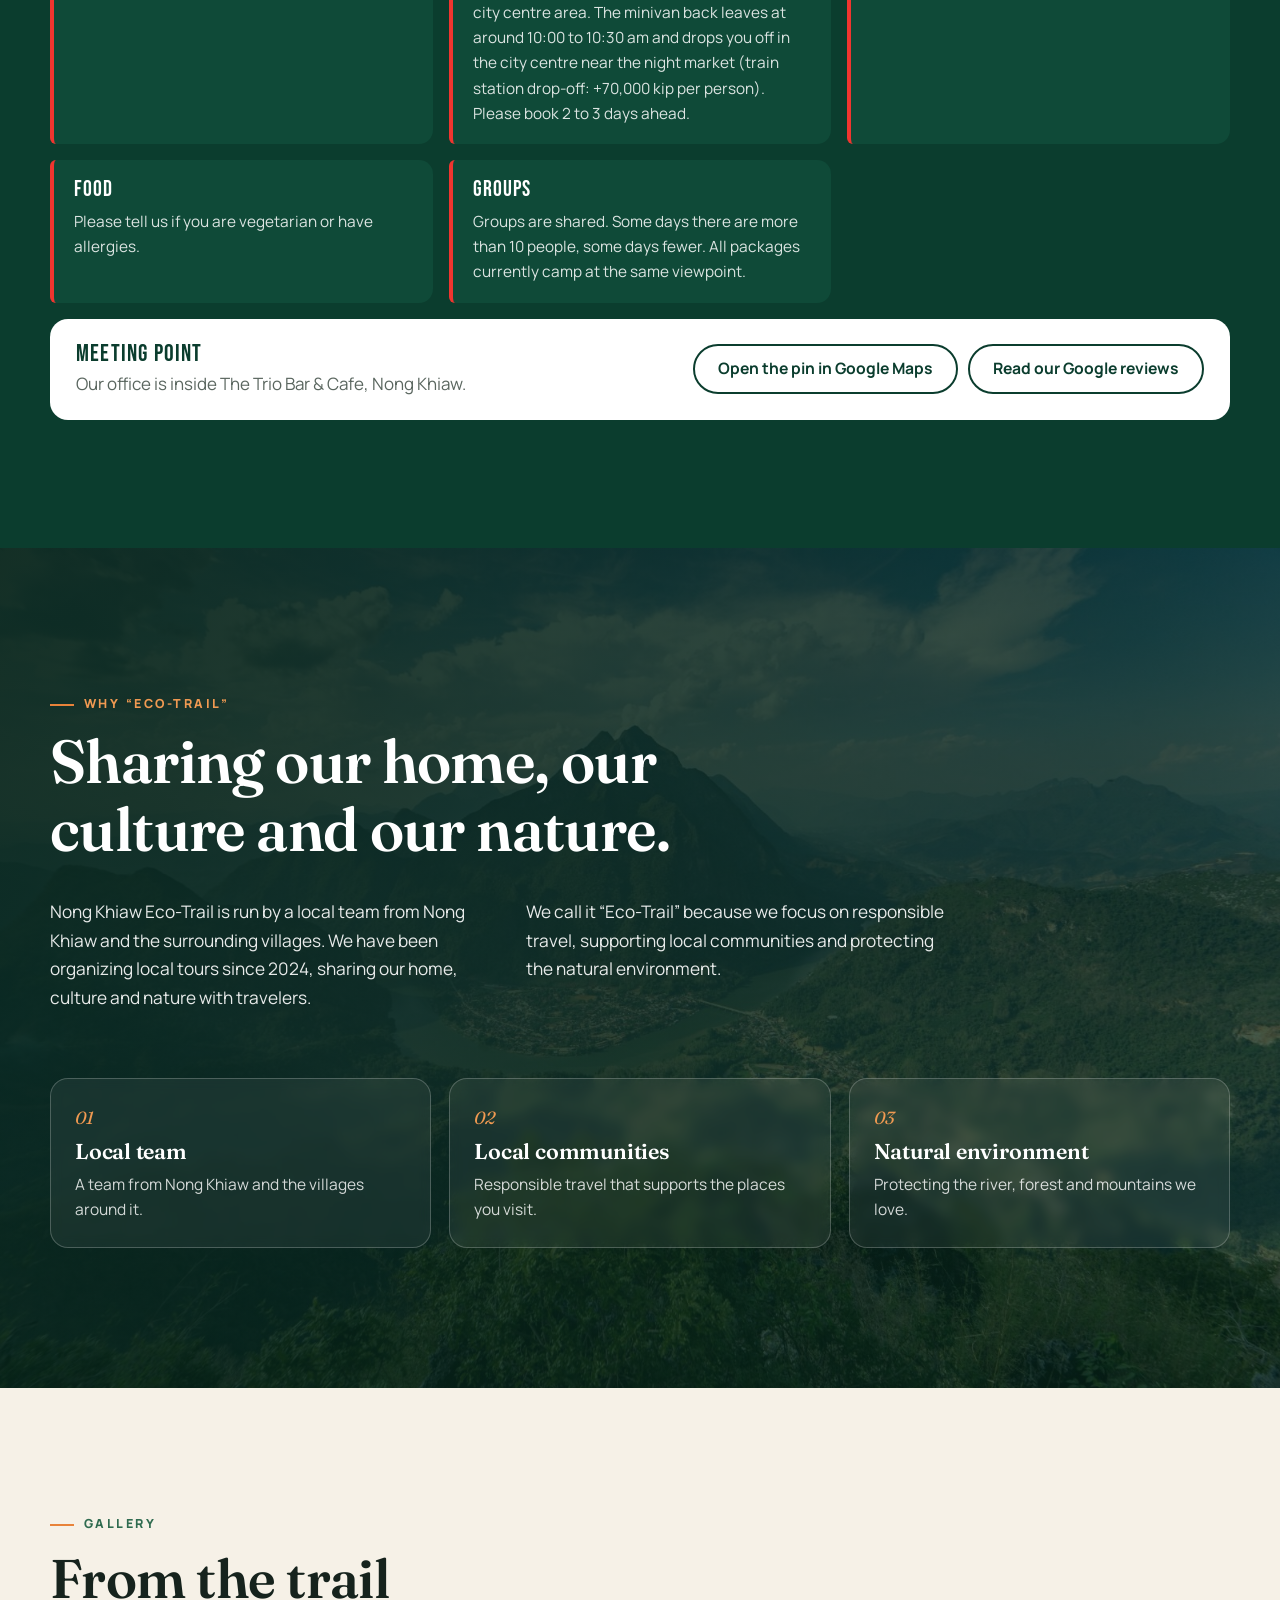
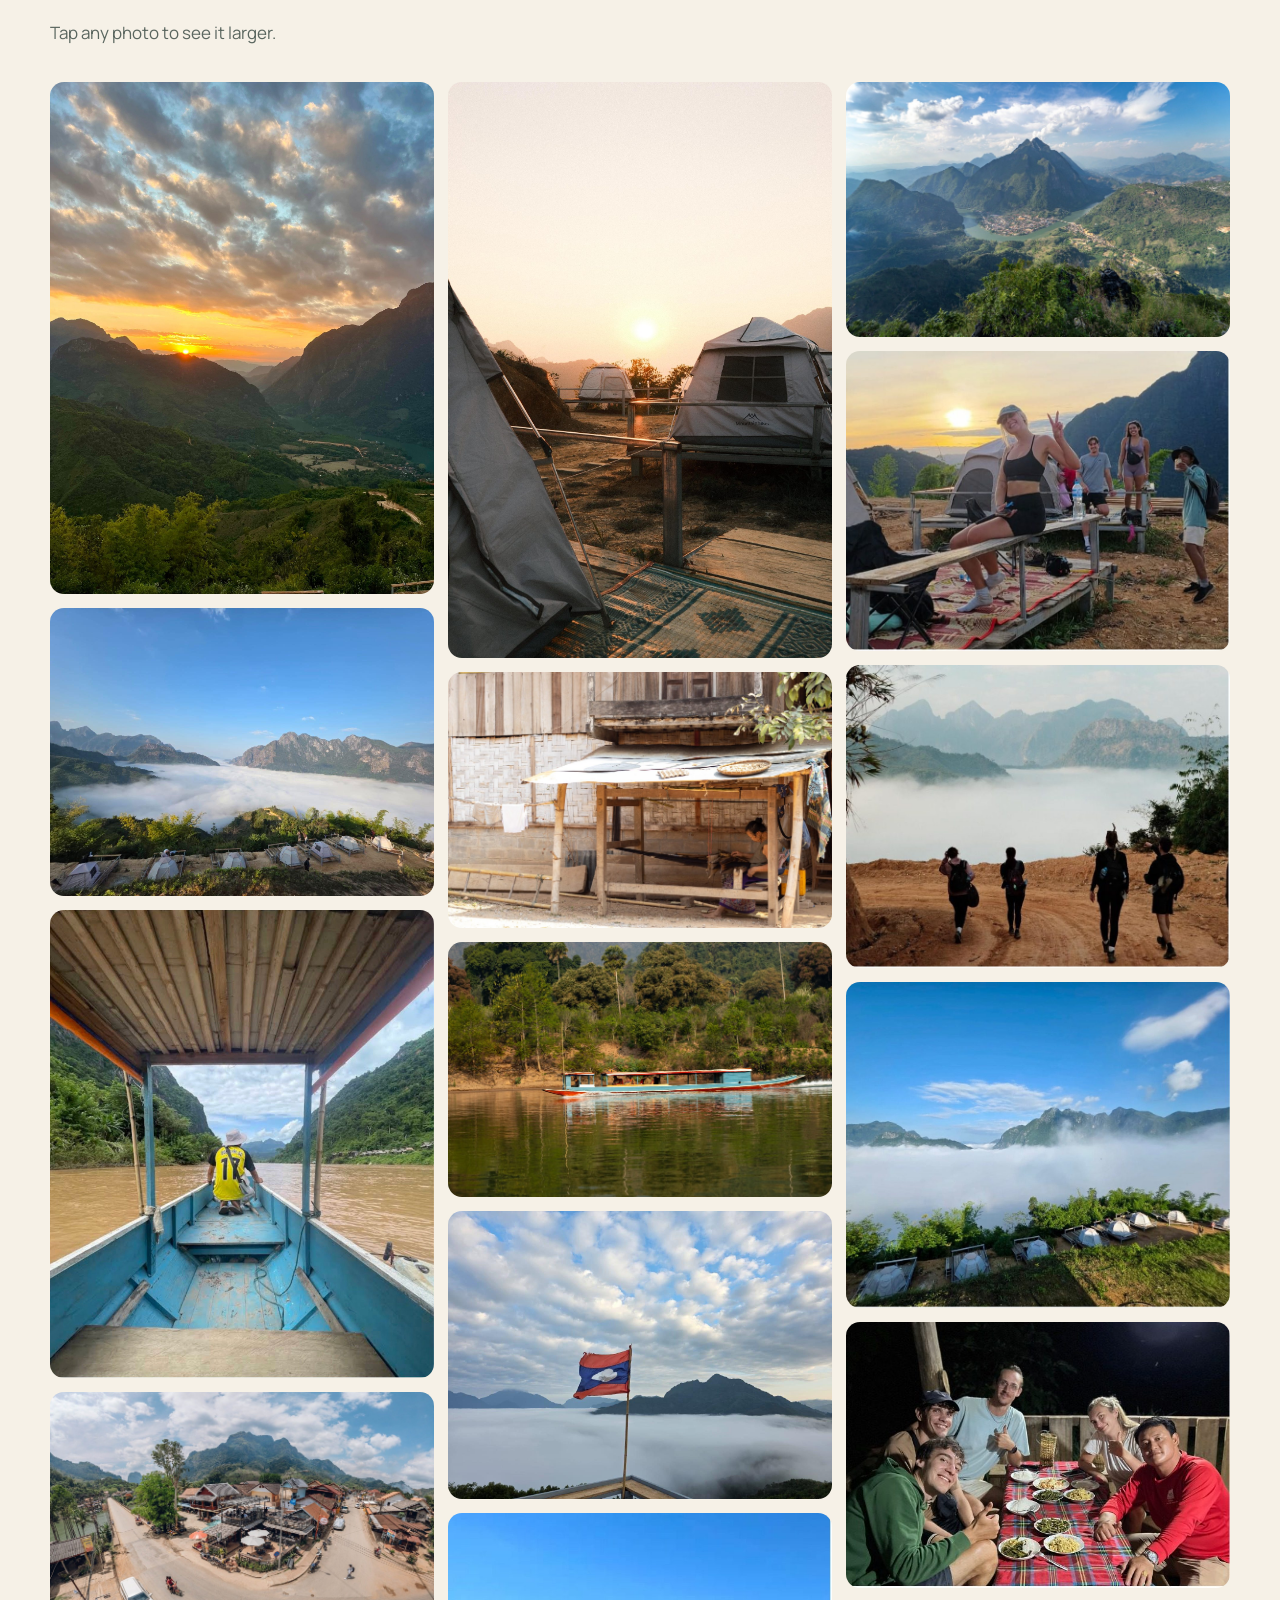
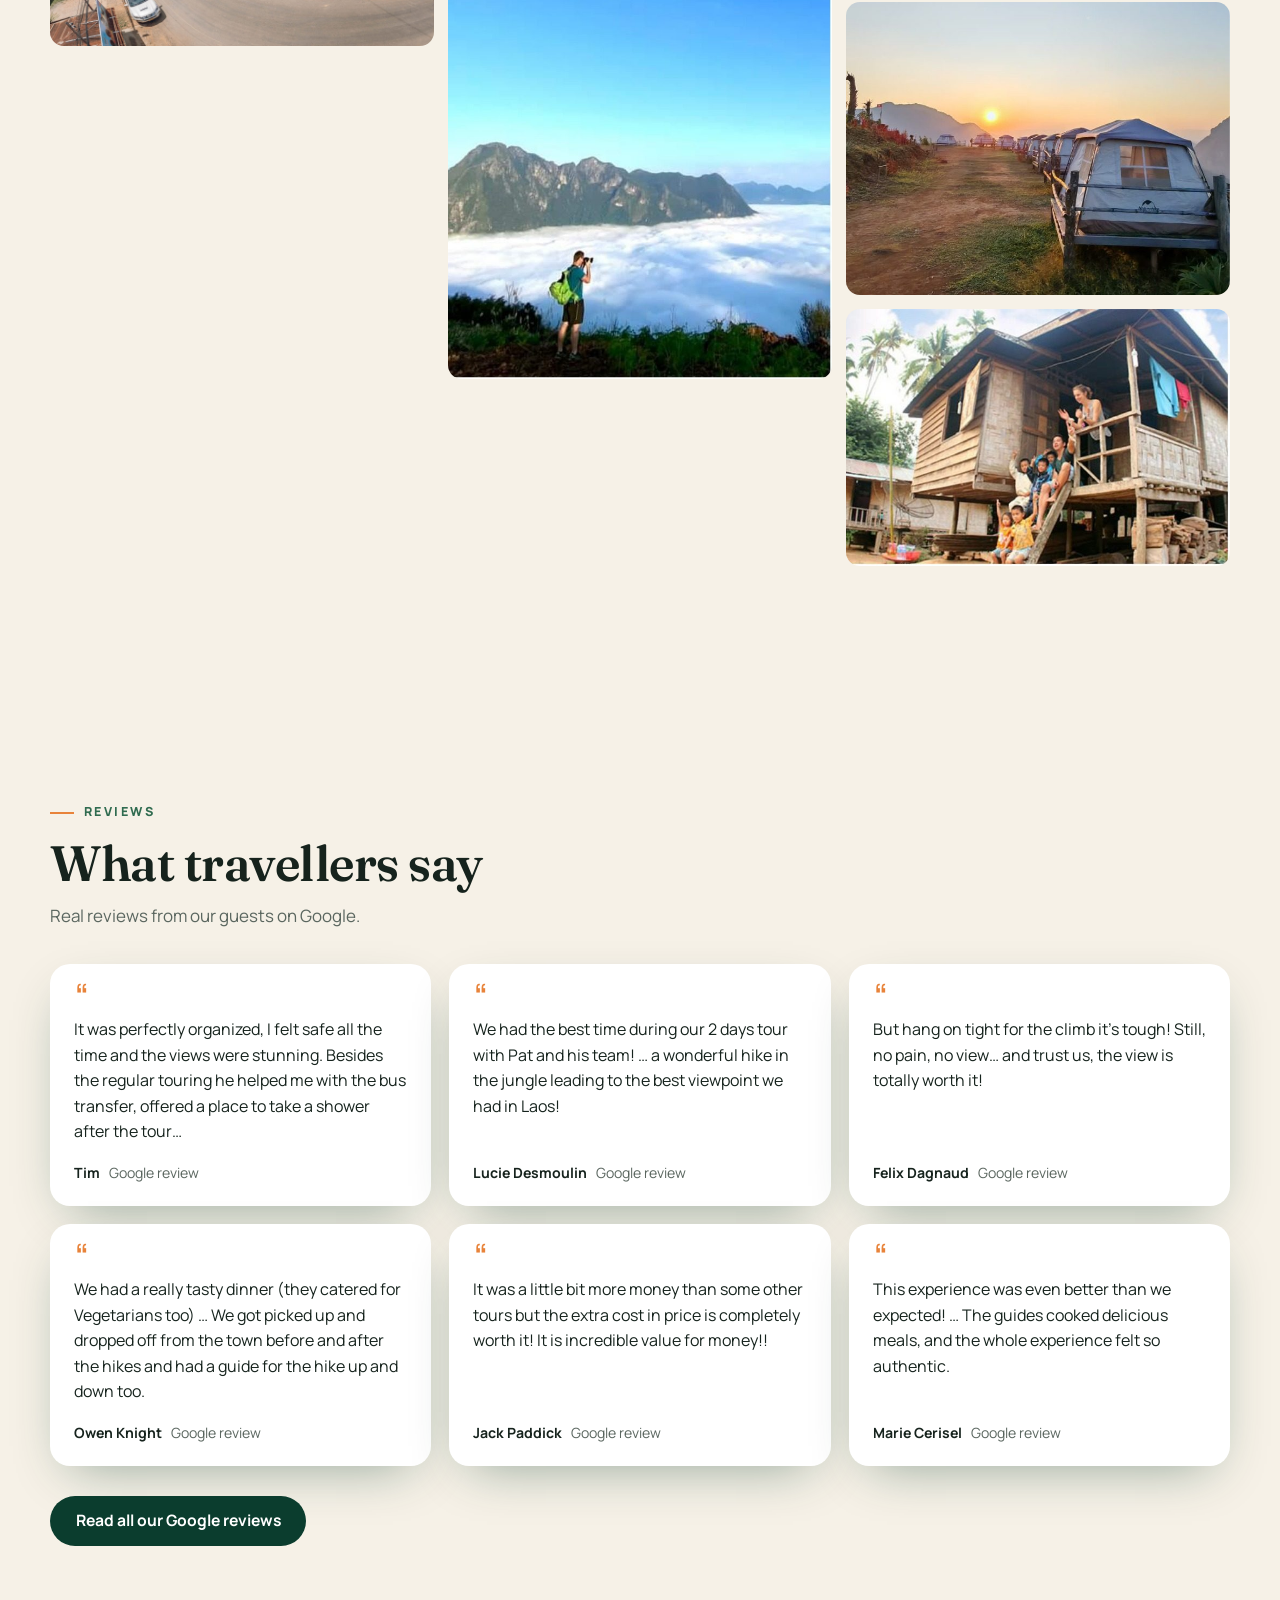
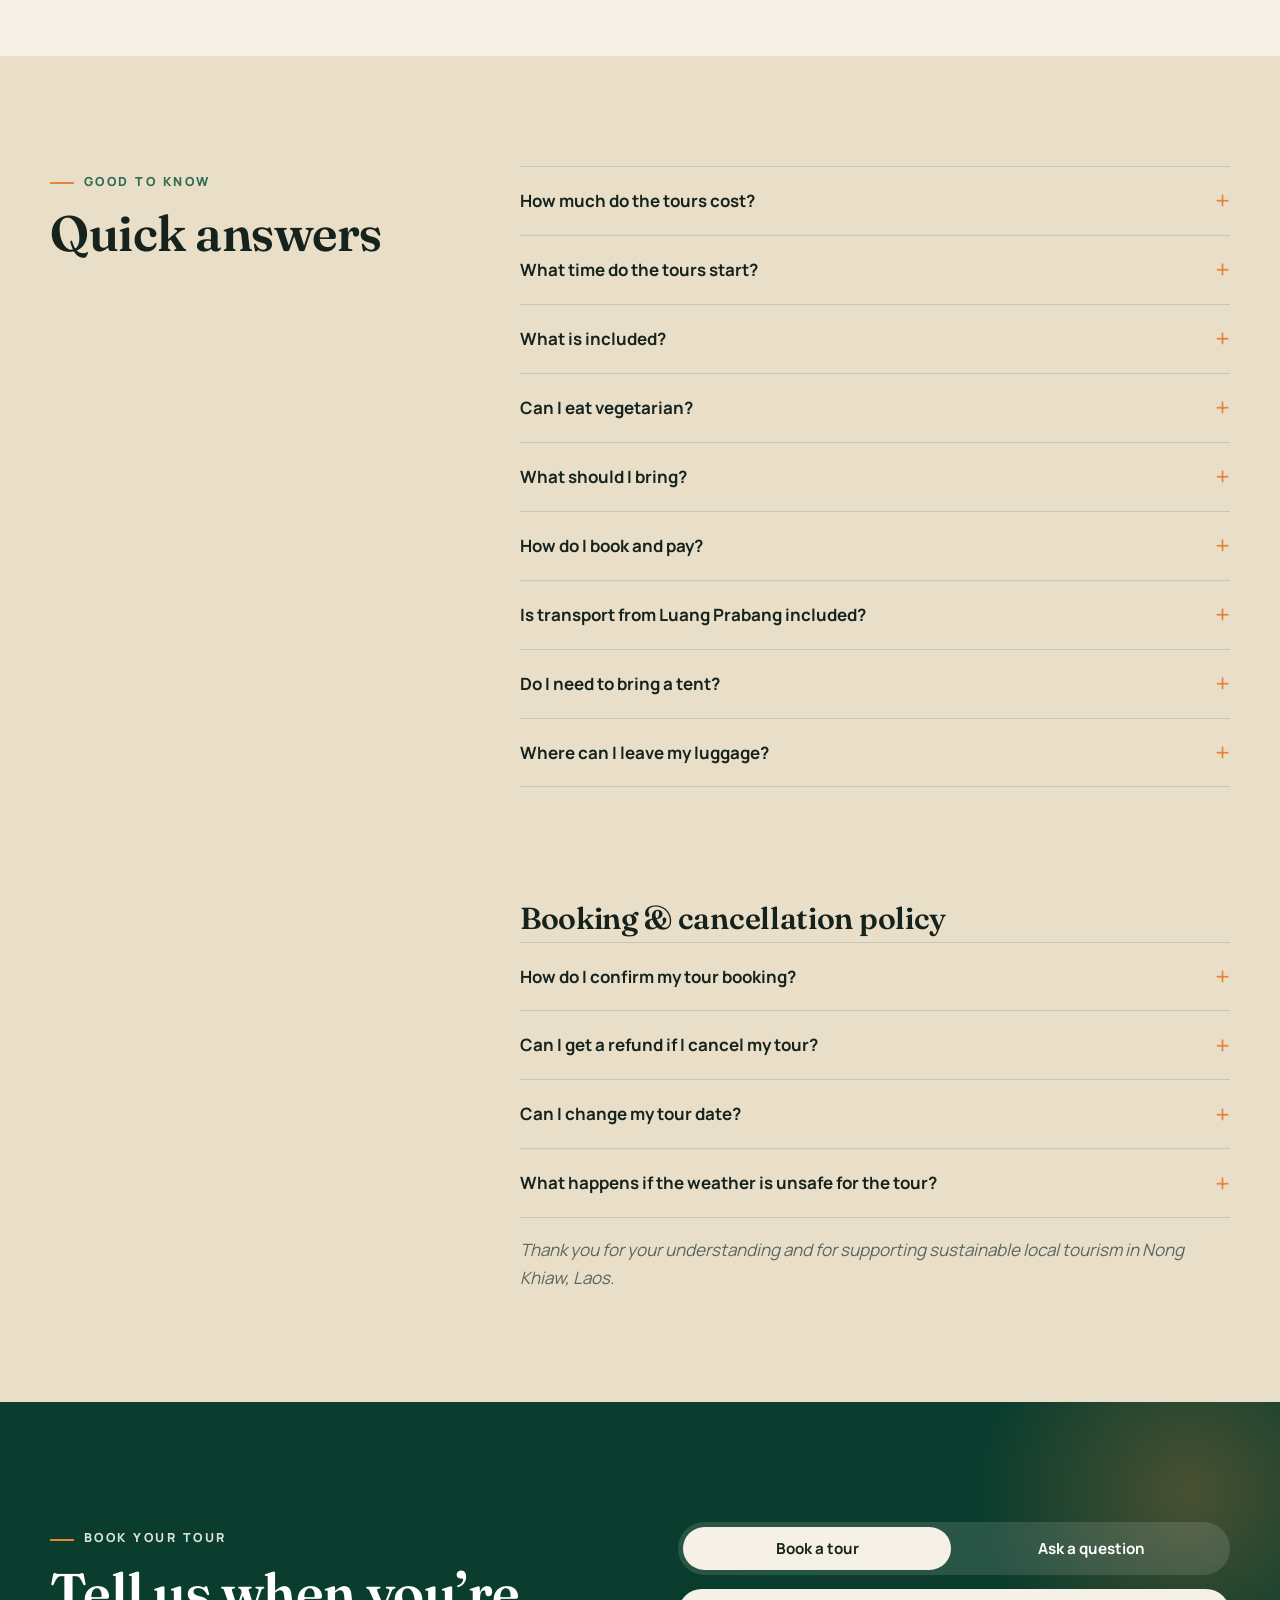
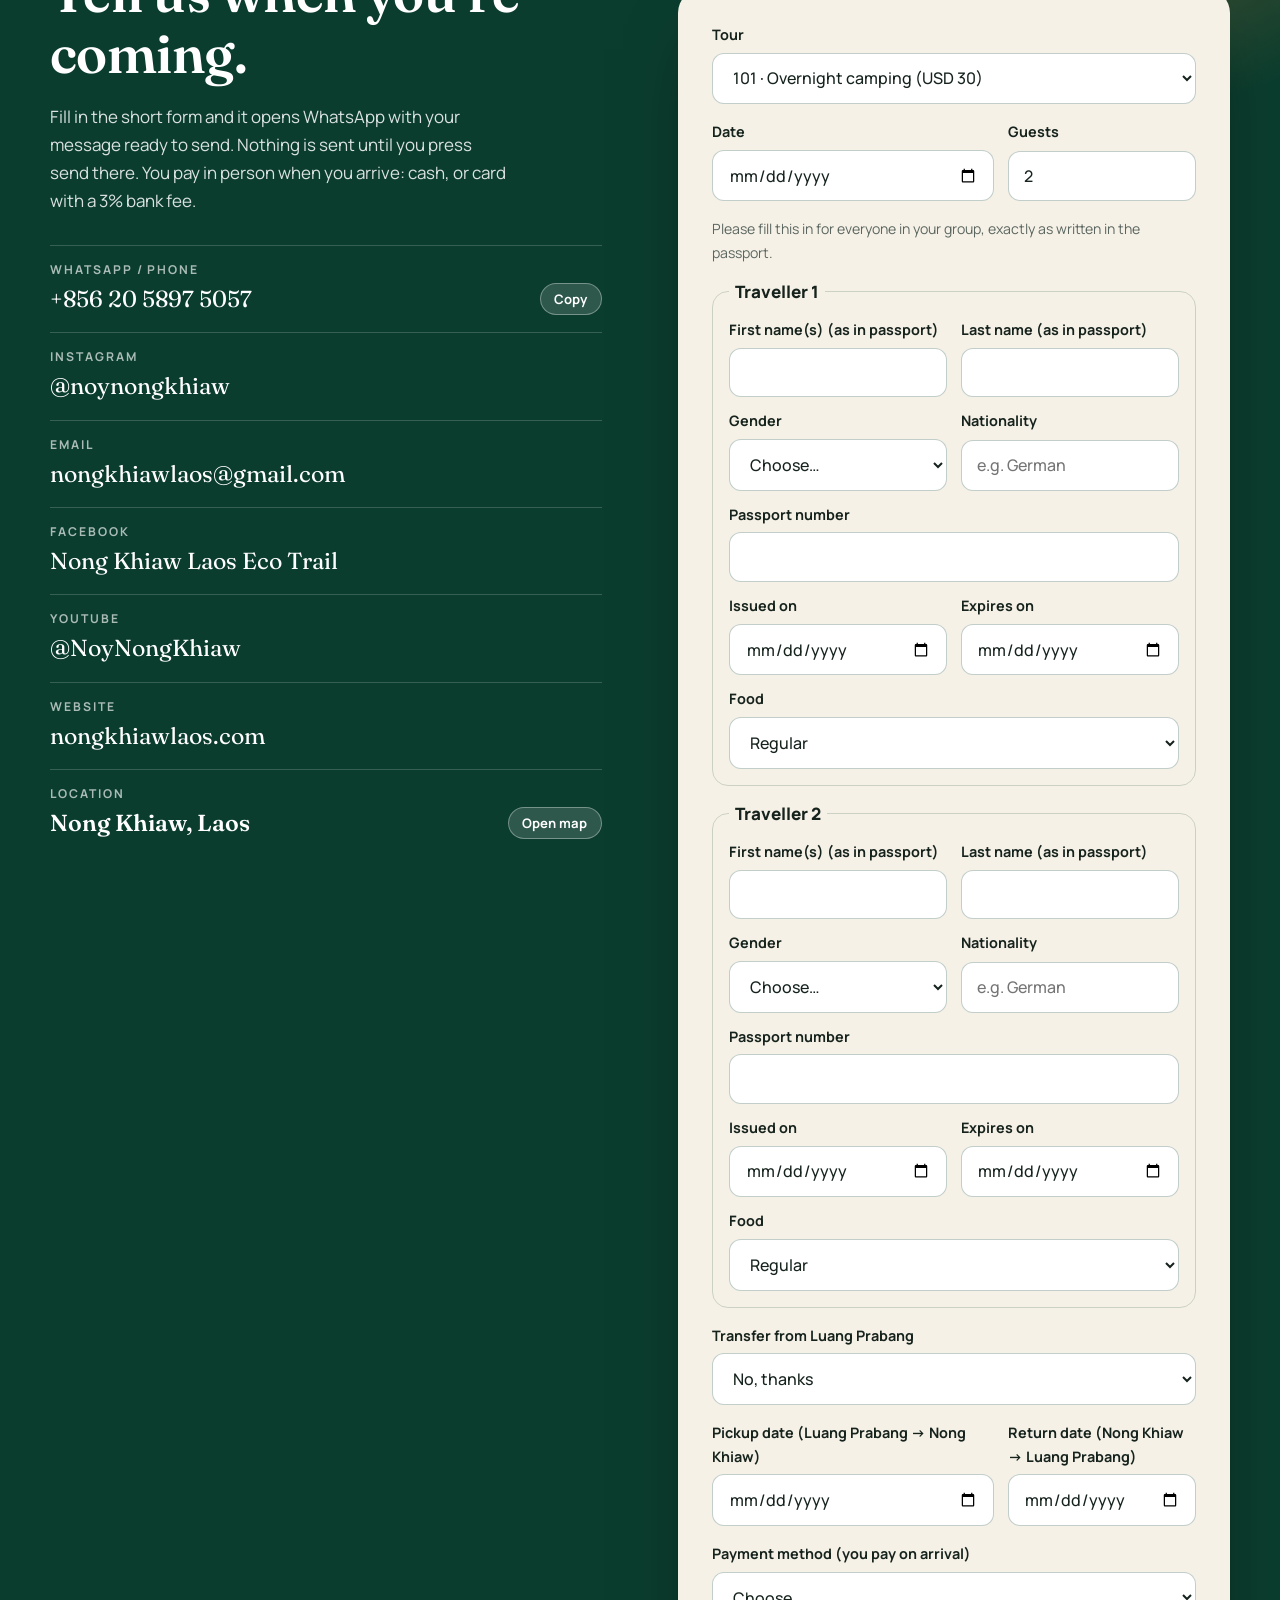
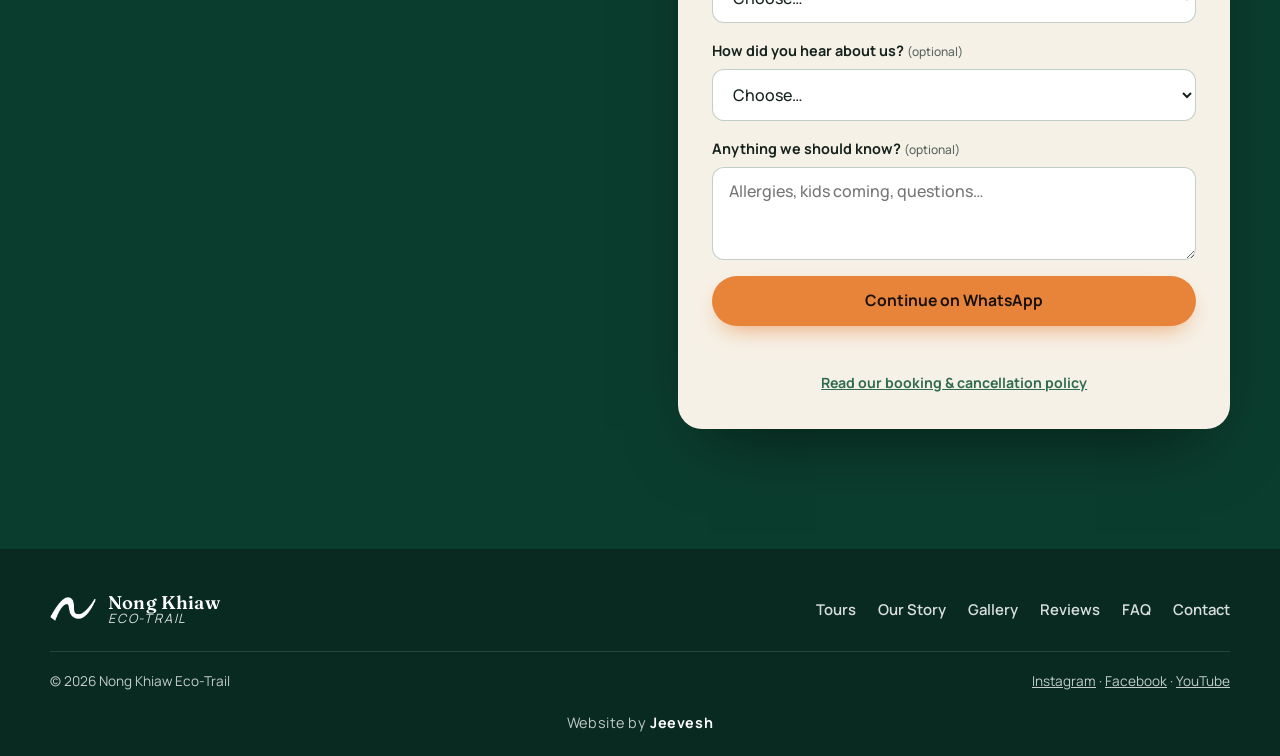
==== commit aa1918d3: "Noy's testing sheet 10.10.26: payment method, receipt no, full report fields, copy changes Booking f" ====
--- a/index.html
+++ b/index.html
@@ -118,7 +118,7 @@
           <summary data-i18n="see_plan">See the plan</summary>
 <div class="day"><span class="daychip" data-i18n="d1l">Day</span><p data-i18n="camp_d1">text</p></div><div class="day"><span class="daychip" data-i18n="d2l">Day</span><p data-i18n="p101_d2">text</p></div>          <div class="lists">
             <div class="list"><h4 data-i18n="inc_h">Included</h4><p data-i18n="inc_camp">x</p><p data-i18n="inc_101">x</p></div>
-            <div class="list"><h4 data-i18n="bring_h">What to bring</h4><p data-i18n="br_camp">x</p></div>
+            <div class="list"><h4 data-i18n="bring_h">What to bring</h4><p data-i18n="br_camp">x</p><p class="rainnote" data-i18n="br_rain">x</p></div>
           </div><p class="pnote" data-i18n="inf3p">Store your luggage at our office during the tour.</p>
         </details>
       </div>
@@ -136,8 +136,8 @@
         <details class="plan">
           <summary data-i18n="see_plan">See the plan</summary>
 <div class="day"><span class="daychip" data-i18n="d1l">Day</span><p data-i18n="camp_d1">text</p></div><div class="day"><span class="daychip" data-i18n="d2l">Day</span><p data-i18n="p102_d2">text</p></div><p class="pnote" data-i18n="p102_note">x</p>          <div class="lists">
-            <div class="list"><h4 data-i18n="inc_h">Included</h4><p data-i18n="inc_camp">x</p><p data-i18n="inc_102">x</p></div>
-            <div class="list"><h4 data-i18n="bring_h">What to bring</h4><p data-i18n="br_camp">x</p></div>
+            <div class="list"><h4 data-i18n="inc_h">Included</h4><p data-i18n="inc_camp2">x</p><p data-i18n="inc_102">x</p></div>
+            <div class="list"><h4 data-i18n="bring_h">What to bring</h4><p data-i18n="br_102">x</p><p class="rainnote" data-i18n="br_rain">x</p></div>
           </div><p class="pnote" data-i18n="opt_massage">Optional massage.</p><p class="pnote" data-i18n="inf3p">Store your luggage at our office during the tour.</p>
         </details>
       </div>
@@ -156,7 +156,7 @@
           <summary data-i18n="see_plan">See the plan</summary>
 <div class="day"><span class="daychip" data-i18n="d1l">Day</span><p data-i18n="camp_d1">text</p></div><div class="day"><span class="daychip" data-i18n="d2l">Day</span><p data-i18n="p103_d2">text</p></div><div class="day"><span class="daychip" data-i18n="d3l">Day</span><p data-i18n="p103_d3">text</p></div>          <div class="lists">
             <div class="list"><h4 data-i18n="inc_h">Included</h4><p data-i18n="inc_103">x</p></div>
-            <div class="list"><h4 data-i18n="bring_h">What to bring</h4><p data-i18n="br_103">x</p></div>
+            <div class="list"><h4 data-i18n="bring_h">What to bring</h4><p data-i18n="br_103">x</p><p class="rainnote" data-i18n="br_rain">x</p></div>
           </div><p class="pnote" data-i18n="opt_massage">Optional massage.</p><p class="pnote" data-i18n="inf3p">Store your luggage at our office during the tour.</p>
         </details>
       </div>
@@ -175,7 +175,7 @@
           <summary data-i18n="see_plan">See the plan</summary>
 <ol class="trail"><li><time data-i18n="time1">t</time><h5 data-i18n="s1t">t</h5><p data-i18n="s1p">p</p></li><li><time data-i18n="time2">t</time><h5 data-i18n="s2t">t</h5><p data-i18n="s2p">p</p></li><li><time data-i18n="time3">t</time><h5 data-i18n="s3t">t</h5><p data-i18n="s3p">p</p></li><li><time data-i18n="time4">t</time><h5 data-i18n="s4t">t</h5><p data-i18n="s4p">p</p></li><li><time data-i18n="time5">t</time><h5 data-i18n="s5t">t</h5><p data-i18n="s5p">p</p></li><li><time data-i18n="time6">t</time><h5 data-i18n="s6t">t</h5><p data-i18n="s6p">p</p></li><li><time data-i18n="time7">t</time><h5 data-i18n="s7t">t</h5><p data-i18n="s7p">p</p></li></ol>          <div class="lists">
             <div class="list"><h4 data-i18n="inc_h">Included</h4><ul><li data-i18n="inc1">a</li><li data-i18n="inc2">b</li><li data-i18n="inc3">c</li><li data-i18n="inc4">d</li></ul></div>
-            <div class="list"><h4 data-i18n="bring_h">What to bring</h4><ul><li data-i18n="br1">a</li><li data-i18n="br2">b</li><li data-i18n="br3">c</li><li data-i18n="br4">d</li><li data-i18n="br5">e</li></ul></div>
+            <div class="list"><h4 data-i18n="bring_h">What to bring</h4><ul><li data-i18n="br1">a</li><li data-i18n="br2">b</li><li data-i18n="br3">c</li><li data-i18n="br4">d</li><li data-i18n="br5">e</li><li data-i18n="br_rain">f</li></ul></div>
           </div>
         </details>
       </div>
@@ -379,6 +379,9 @@
           <a class="map-ok" id="mapOk" href="#" target="_blank" rel="noopener" hidden data-i18n="map_ok">✓ Check the pin on Google Maps</a>
         </div>
       </div>
+      <label><span data-i18n="lbl_pay">Payment method (you pay on arrival)</span>
+        <select id="fPay" name="payment" required><option value="" data-i18n="pay_sel">Choose…</option><option value="USD cash" data-i18n="pay_usd">USD cash</option><option value="Kip cash" data-i18n="pay_kip">Kip cash</option><option value="Card (USD only, 3% bank fee)" data-i18n="pay_card">Card (USD only, 3% bank fee)</option><option value="BCEL QR" data-i18n="pay_bcel">BCEL QR</option></select>
+      </label>
       <label><span><span data-i18n="lbl_source">How did you hear about us?</span> <small data-i18n="opt">(optional)</small></span>
         <select id="fSource" name="source"><option value="" data-i18n="src_choose">Choose…</option><option value="Google" data-i18n="src_google">Google search</option><option value="Google Maps" data-i18n="src_maps">Google Maps</option><option value="Facebook">Facebook</option><option value="Instagram">Instagram</option><option value="TripAdvisor">TripAdvisor</option><option value="Hostel / hotel" data-i18n="src_hostel">My hostel or hotel</option><option value="Friend" data-i18n="src_friend">A friend</option><option value="Walk-in" data-i18n="src_walk">Walked past your office</option><option value="Other" data-i18n="src_other">Other</option></select>
       </label>
--- a/css/style.css
+++ b/css/style.css
@@ -378,3 +378,4 @@
 .policy-link{margin:-6px 0 0;text-align:center;font-size:.88rem}
 .policy-link a{color:var(--moss);font-weight:700}
 @media (max-width:960px){.policy{grid-column:auto}}
+.rainnote{margin-top:10px;font-style:italic}
